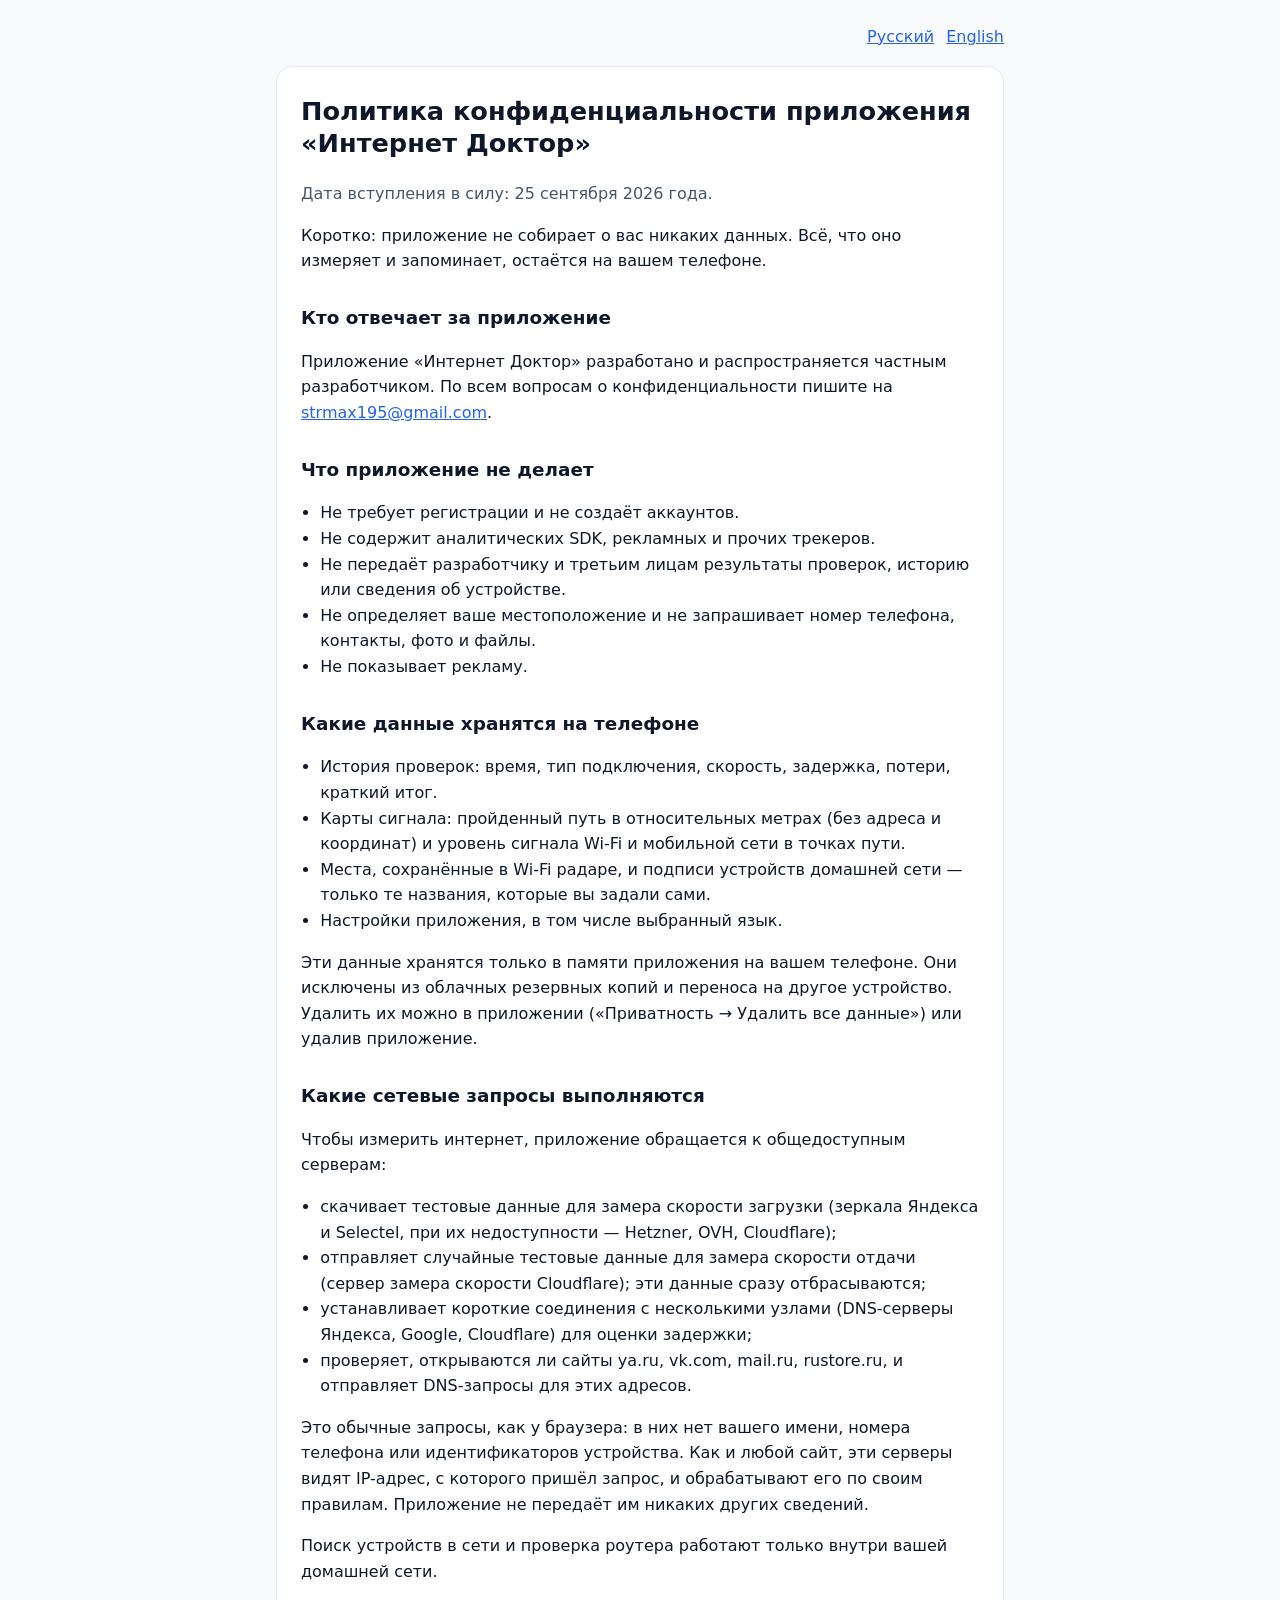
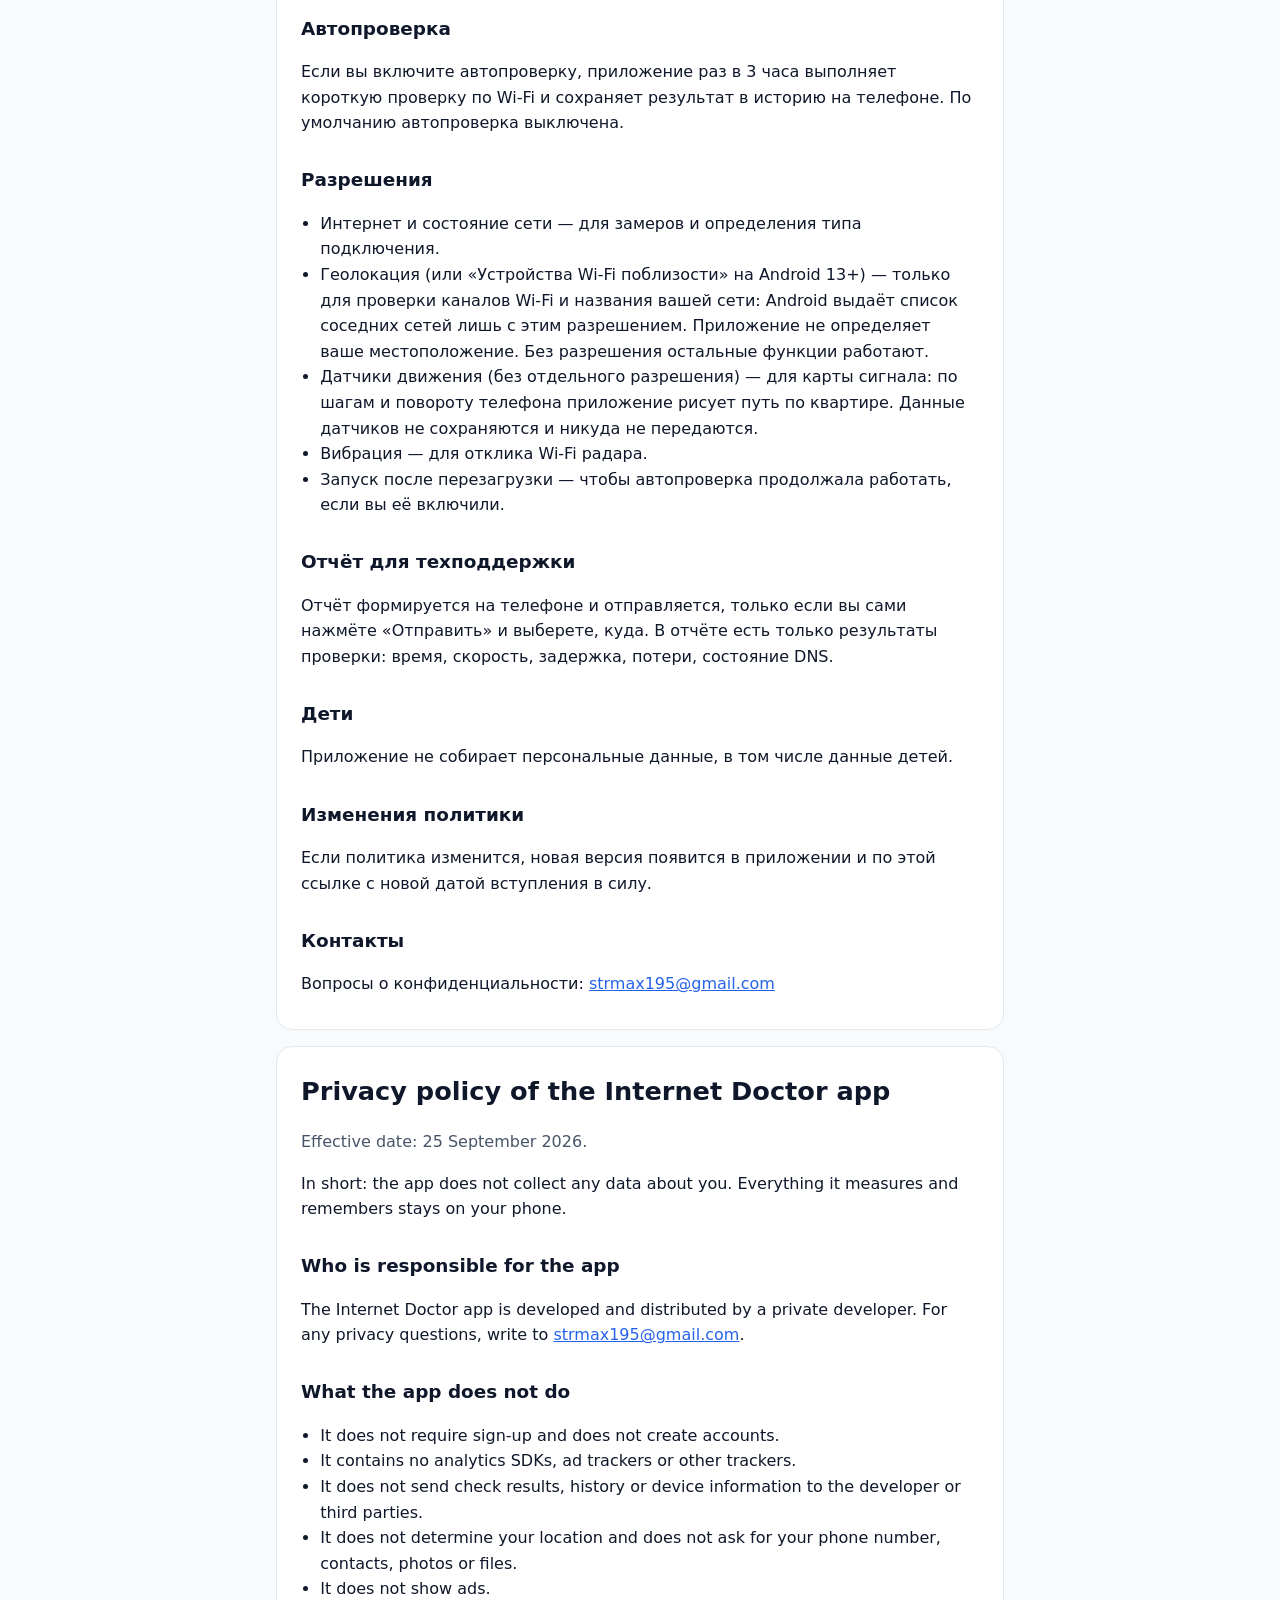
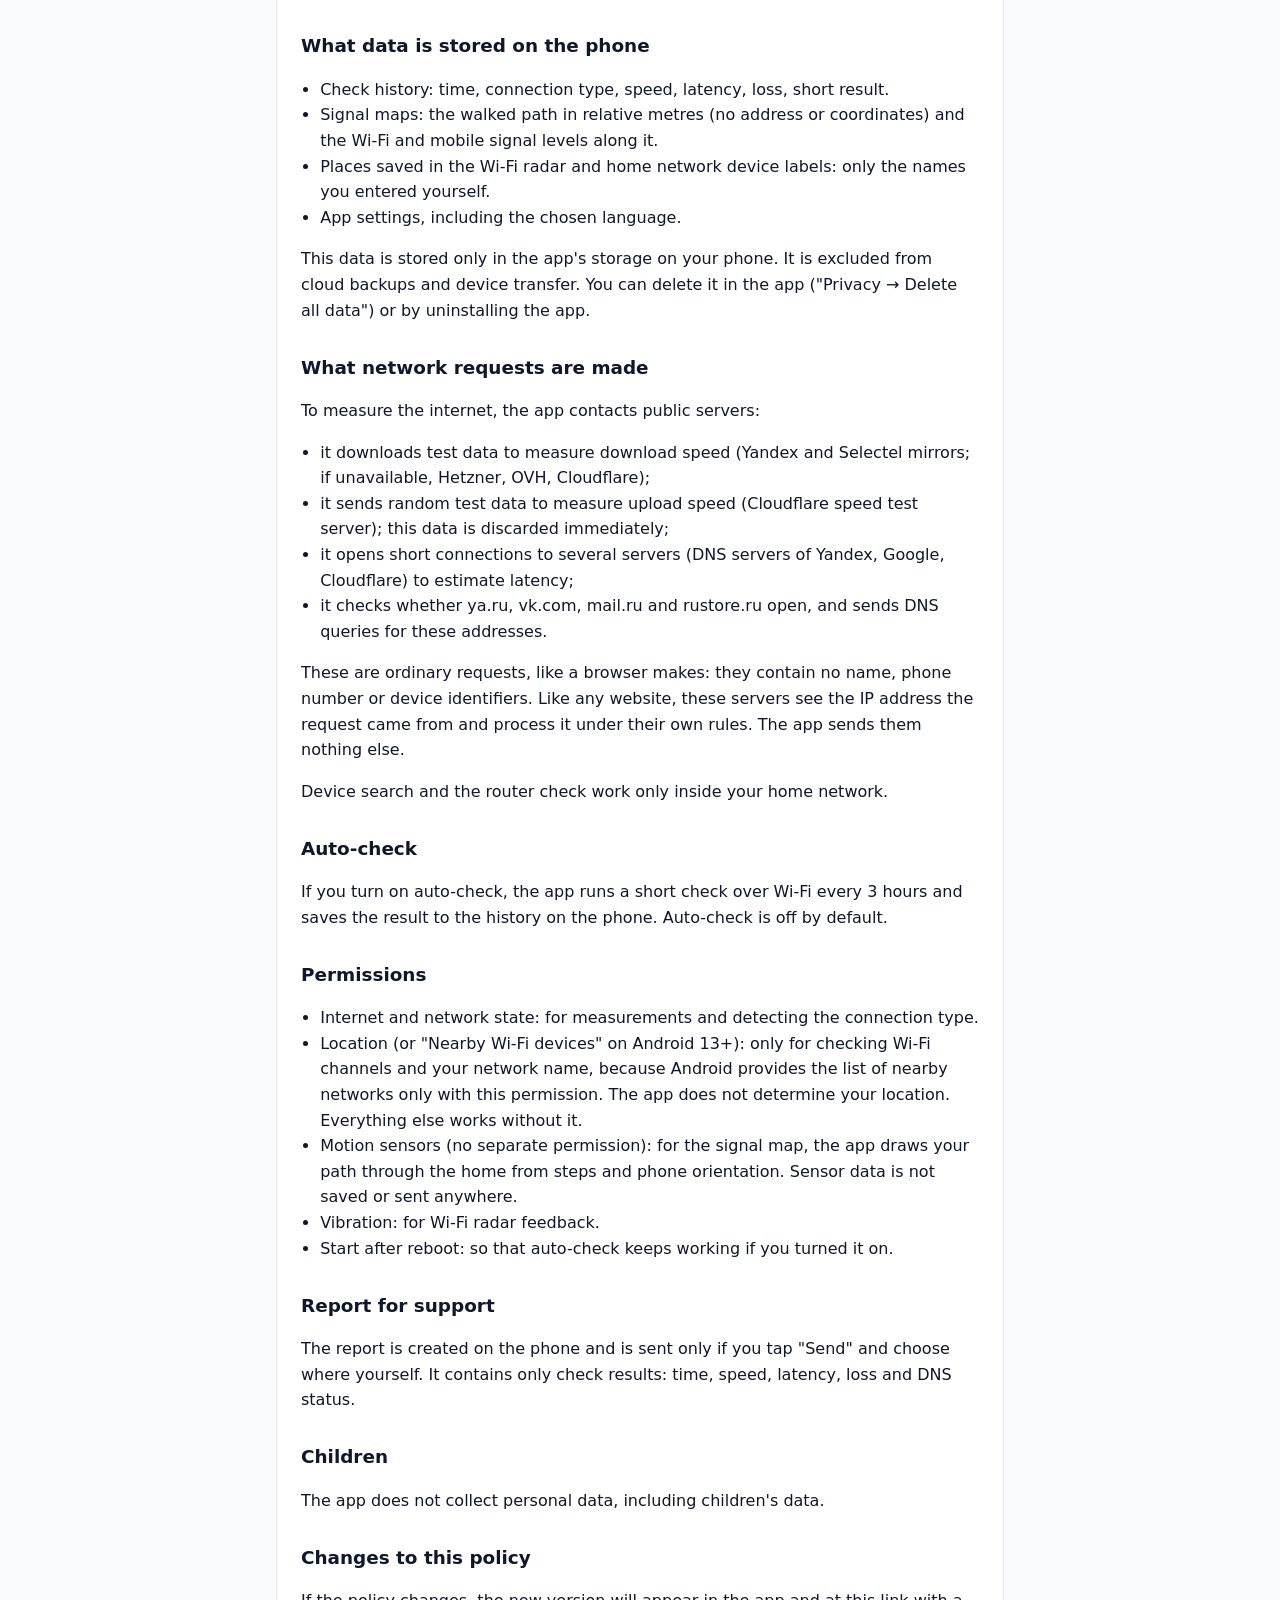
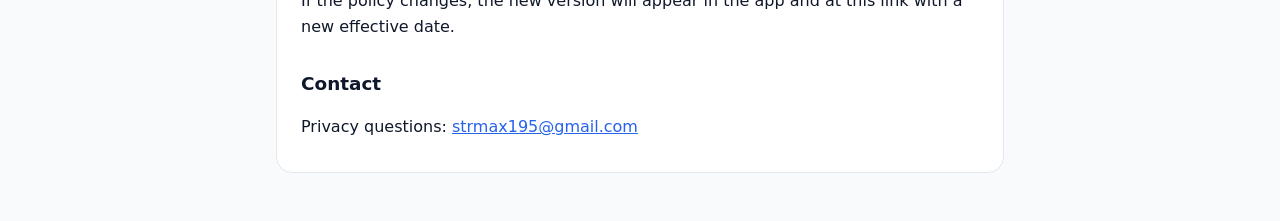
==== index.html @ 45924e59 "Privacy policy page for Internet Doctor (Russian and English) Co-Authored-By: Claude Opus 5.5 <norep" ====
<!doctype html>
<html lang="ru">
<head>
<meta charset="utf-8">
<meta name="viewport" content="width=device-width, initial-scale=1">
<title>Интернет Доктор — политика конфиденциальности / Internet Doctor — privacy policy</title>
<style>
:root { --bg:#f8fafc; --card:#fff; --text:#0f172a; --muted:#475569; --accent:#2563eb; --line:#e2e8f0; }
@media (prefers-color-scheme: dark) { :root { --bg:#0b1220; --card:#111a2e; --text:#e2e8f0; --muted:#94a3b8; --accent:#60a5fa; --line:#1e293b; } }
* { box-sizing:border-box; }
body { margin:0; background:var(--bg); color:var(--text); font:16px/1.6 system-ui,-apple-system,"Segoe UI",Roboto,sans-serif; }
main { max-width:760px; margin:0 auto; padding:24px 16px 48px; }
nav { display:flex; gap:12px; justify-content:flex-end; margin-bottom:8px; }
nav a, a { color:var(--accent); }
section { background:var(--card); border:1px solid var(--line); border-radius:16px; padding:8px 24px 16px; margin-top:16px; }
h1 { font-size:1.6rem; line-height:1.25; }
h2 { font-size:1.15rem; margin-top:1.6em; }
p, li { color:var(--text); }
section > p:nth-of-type(1) { color:var(--muted); }
ul { padding-left:1.2em; }
</style>
</head>
<body>
<main>
<nav><a href="#ru">Русский</a><a href="#en">English</a></nav>
<section id="ru" lang="ru">
<h1>Политика конфиденциальности приложения «Интернет Доктор»</h1>
<p>Дата вступления в силу: 25 сентября 2026 года.</p>
<p>Коротко: приложение не собирает о вас никаких данных. Всё, что оно измеряет и запоминает, остаётся на вашем телефоне.</p>
<h2>Кто отвечает за приложение</h2>
<p>Приложение «Интернет Доктор» разработано и распространяется частным разработчиком. По всем вопросам о конфиденциальности пишите на <a href="mailto:strmax195@gmail.com">strmax195@gmail.com</a>.</p>
<h2>Что приложение не делает</h2>
<ul>
<li>Не требует регистрации и не создаёт аккаунтов.</li>
<li>Не содержит аналитических SDK, рекламных и прочих трекеров.</li>
<li>Не передаёт разработчику и третьим лицам результаты проверок, историю или сведения об устройстве.</li>
<li>Не определяет ваше местоположение и не запрашивает номер телефона, контакты, фото и файлы.</li>
<li>Не показывает рекламу.</li>
</ul>
<h2>Какие данные хранятся на телефоне</h2>
<ul>
<li>История проверок: время, тип подключения, скорость, задержка, потери, краткий итог.</li>
<li>Карты сигнала: пройденный путь в относительных метрах (без адреса и координат) и уровень сигнала Wi-Fi и мобильной сети в точках пути.</li>
<li>Места, сохранённые в Wi-Fi радаре, и подписи устройств домашней сети — только те названия, которые вы задали сами.</li>
<li>Настройки приложения, в том числе выбранный язык.</li>
</ul>
<p>Эти данные хранятся только в памяти приложения на вашем телефоне. Они исключены из облачных резервных копий и переноса на другое устройство. Удалить их можно в приложении («Приватность → Удалить все данные») или удалив приложение.</p>
<h2>Какие сетевые запросы выполняются</h2>
<p>Чтобы измерить интернет, приложение обращается к общедоступным серверам:</p>
<ul>
<li>скачивает тестовые данные для замера скорости загрузки (зеркала Яндекса и Selectel, при их недоступности — Hetzner, OVH, Cloudflare);</li>
<li>отправляет случайные тестовые данные для замера скорости отдачи (сервер замера скорости Cloudflare); эти данные сразу отбрасываются;</li>
<li>устанавливает короткие соединения с несколькими узлами (DNS-серверы Яндекса, Google, Cloudflare) для оценки задержки;</li>
<li>проверяет, открываются ли сайты ya.ru, vk.com, mail.ru, rustore.ru, и отправляет DNS-запросы для этих адресов.</li>
</ul>
<p>Это обычные запросы, как у браузера: в них нет вашего имени, номера телефона или идентификаторов устройства. Как и любой сайт, эти серверы видят IP-адрес, с которого пришёл запрос, и обрабатывают его по своим правилам. Приложение не передаёт им никаких других сведений.</p>
<p>Поиск устройств в сети и проверка роутера работают только внутри вашей домашней сети.</p>
<h2>Автопроверка</h2>
<p>Если вы включите автопроверку, приложение раз в 3 часа выполняет короткую проверку по Wi-Fi и сохраняет результат в историю на телефоне. По умолчанию автопроверка выключена.</p>
<h2>Разрешения</h2>
<ul>
<li>Интернет и состояние сети — для замеров и определения типа подключения.</li>
<li>Геолокация (или «Устройства Wi-Fi поблизости» на Android 13+) — только для проверки каналов Wi-Fi и названия вашей сети: Android выдаёт список соседних сетей лишь с этим разрешением. Приложение не определяет ваше местоположение. Без разрешения остальные функции работают.</li>
<li>Датчики движения (без отдельного разрешения) — для карты сигнала: по шагам и повороту телефона приложение рисует путь по квартире. Данные датчиков не сохраняются и никуда не передаются.</li>
<li>Вибрация — для отклика Wi-Fi радара.</li>
<li>Запуск после перезагрузки — чтобы автопроверка продолжала работать, если вы её включили.</li>
</ul>
<h2>Отчёт для техподдержки</h2>
<p>Отчёт формируется на телефоне и отправляется, только если вы сами нажмёте «Отправить» и выберете, куда. В отчёте есть только результаты проверки: время, скорость, задержка, потери, состояние DNS.</p>
<h2>Дети</h2>
<p>Приложение не собирает персональные данные, в том числе данные детей.</p>
<h2>Изменения политики</h2>
<p>Если политика изменится, новая версия появится в приложении и по этой ссылке с новой датой вступления в силу.</p>
<h2>Контакты</h2>
<p>Вопросы о конфиденциальности: <a href="mailto:strmax195@gmail.com">strmax195@gmail.com</a></p>
</section>
<section id="en" lang="en">
<h1>Privacy policy of the Internet Doctor app</h1>
<p>Effective date: 25 September 2026.</p>
<p>In short: the app does not collect any data about you. Everything it measures and remembers stays on your phone.</p>
<h2>Who is responsible for the app</h2>
<p>The Internet Doctor app is developed and distributed by a private developer. For any privacy questions, write to <a href="mailto:strmax195@gmail.com">strmax195@gmail.com</a>.</p>
<h2>What the app does not do</h2>
<ul>
<li>It does not require sign-up and does not create accounts.</li>
<li>It contains no analytics SDKs, ad trackers or other trackers.</li>
<li>It does not send check results, history or device information to the developer or third parties.</li>
<li>It does not determine your location and does not ask for your phone number, contacts, photos or files.</li>
<li>It does not show ads.</li>
</ul>
<h2>What data is stored on the phone</h2>
<ul>
<li>Check history: time, connection type, speed, latency, loss, short result.</li>
<li>Signal maps: the walked path in relative metres (no address or coordinates) and the Wi-Fi and mobile signal levels along it.</li>
<li>Places saved in the Wi-Fi radar and home network device labels: only the names you entered yourself.</li>
<li>App settings, including the chosen language.</li>
</ul>
<p>This data is stored only in the app&#x27;s storage on your phone. It is excluded from cloud backups and device transfer. You can delete it in the app (&quot;Privacy → Delete all data&quot;) or by uninstalling the app.</p>
<h2>What network requests are made</h2>
<p>To measure the internet, the app contacts public servers:</p>
<ul>
<li>it downloads test data to measure download speed (Yandex and Selectel mirrors; if unavailable, Hetzner, OVH, Cloudflare);</li>
<li>it sends random test data to measure upload speed (Cloudflare speed test server); this data is discarded immediately;</li>
<li>it opens short connections to several servers (DNS servers of Yandex, Google, Cloudflare) to estimate latency;</li>
<li>it checks whether ya.ru, vk.com, mail.ru and rustore.ru open, and sends DNS queries for these addresses.</li>
</ul>
<p>These are ordinary requests, like a browser makes: they contain no name, phone number or device identifiers. Like any website, these servers see the IP address the request came from and process it under their own rules. The app sends them nothing else.</p>
<p>Device search and the router check work only inside your home network.</p>
<h2>Auto-check</h2>
<p>If you turn on auto-check, the app runs a short check over Wi-Fi every 3 hours and saves the result to the history on the phone. Auto-check is off by default.</p>
<h2>Permissions</h2>
<ul>
<li>Internet and network state: for measurements and detecting the connection type.</li>
<li>Location (or &quot;Nearby Wi-Fi devices&quot; on Android 13+): only for checking Wi-Fi channels and your network name, because Android provides the list of nearby networks only with this permission. The app does not determine your location. Everything else works without it.</li>
<li>Motion sensors (no separate permission): for the signal map, the app draws your path through the home from steps and phone orientation. Sensor data is not saved or sent anywhere.</li>
<li>Vibration: for Wi-Fi radar feedback.</li>
<li>Start after reboot: so that auto-check keeps working if you turned it on.</li>
</ul>
<h2>Report for support</h2>
<p>The report is created on the phone and is sent only if you tap &quot;Send&quot; and choose where yourself. It contains only check results: time, speed, latency, loss and DNS status.</p>
<h2>Children</h2>
<p>The app does not collect personal data, including children&#x27;s data.</p>
<h2>Changes to this policy</h2>
<p>If the policy changes, the new version will appear in the app and at this link with a new effective date.</p>
<h2>Contact</h2>
<p>Privacy questions: <a href="mailto:strmax195@gmail.com">strmax195@gmail.com</a></p>
</section>
</main>
</body>
</html>
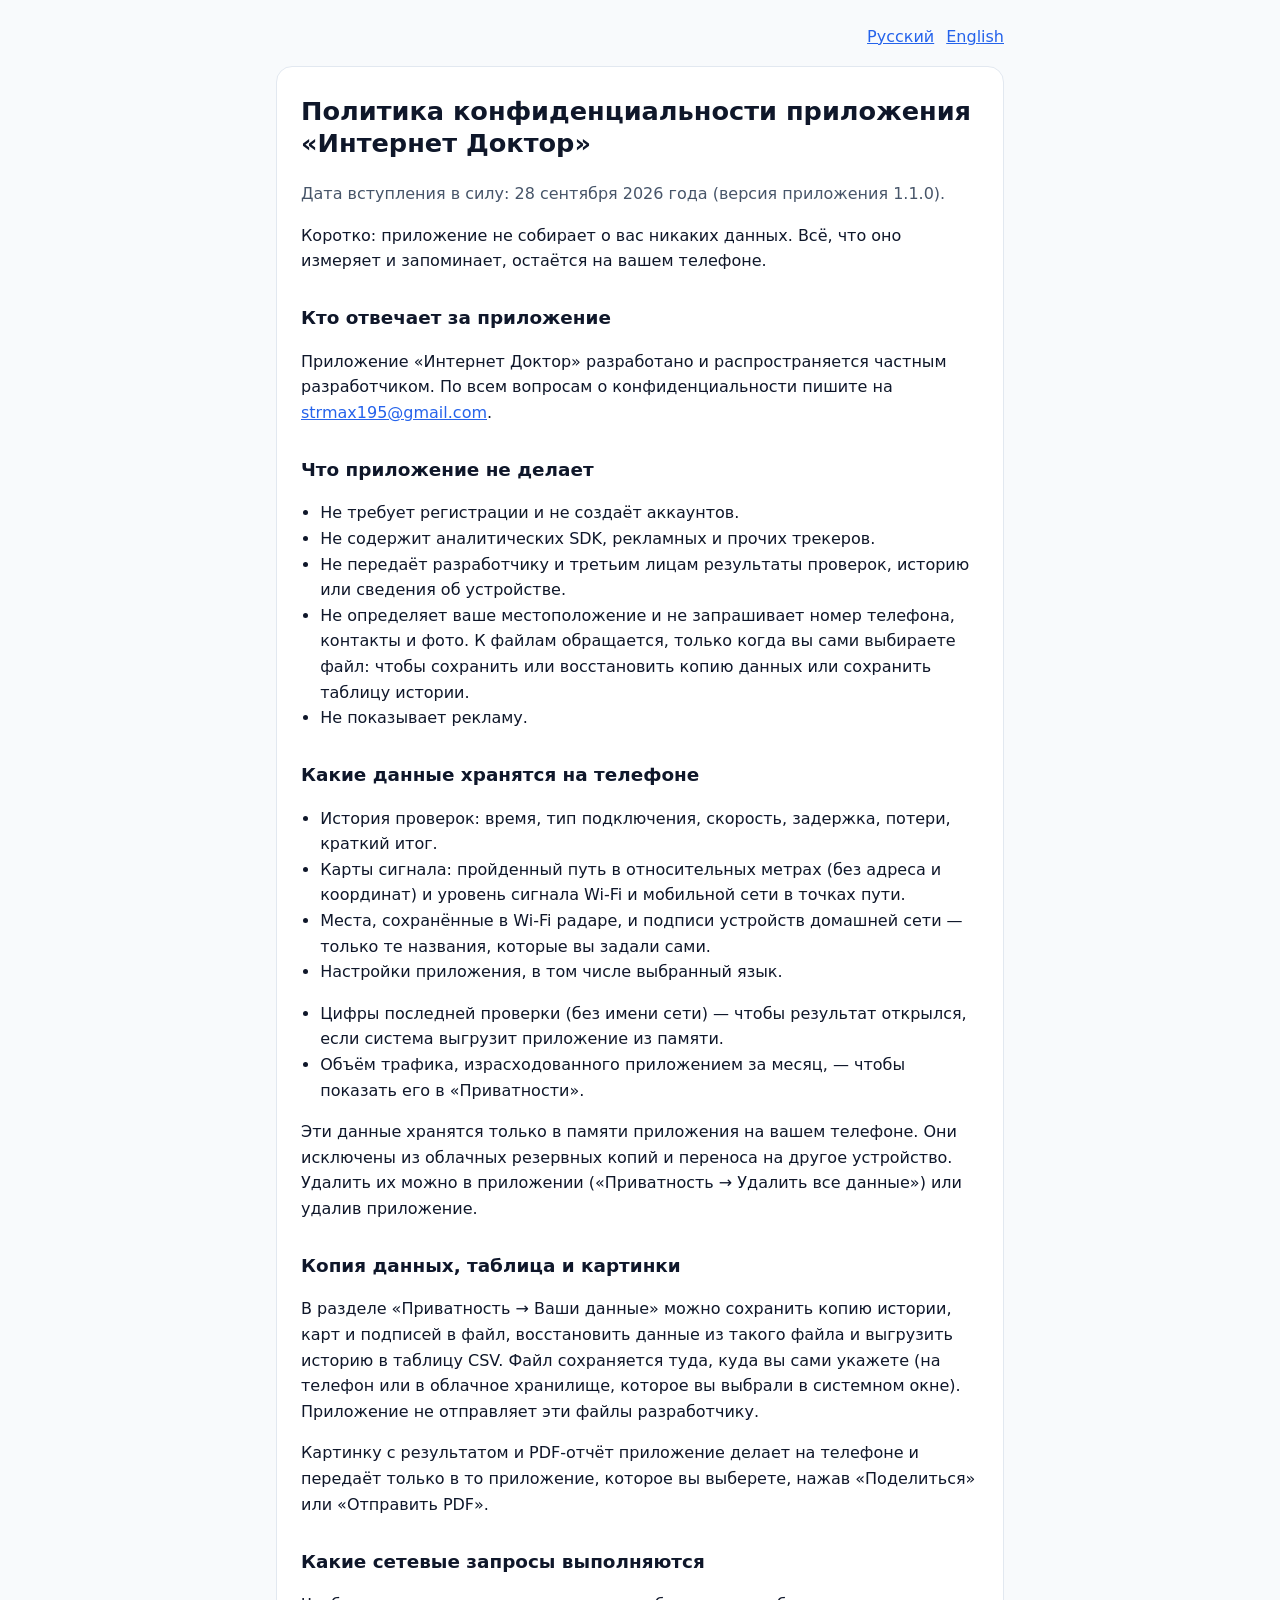
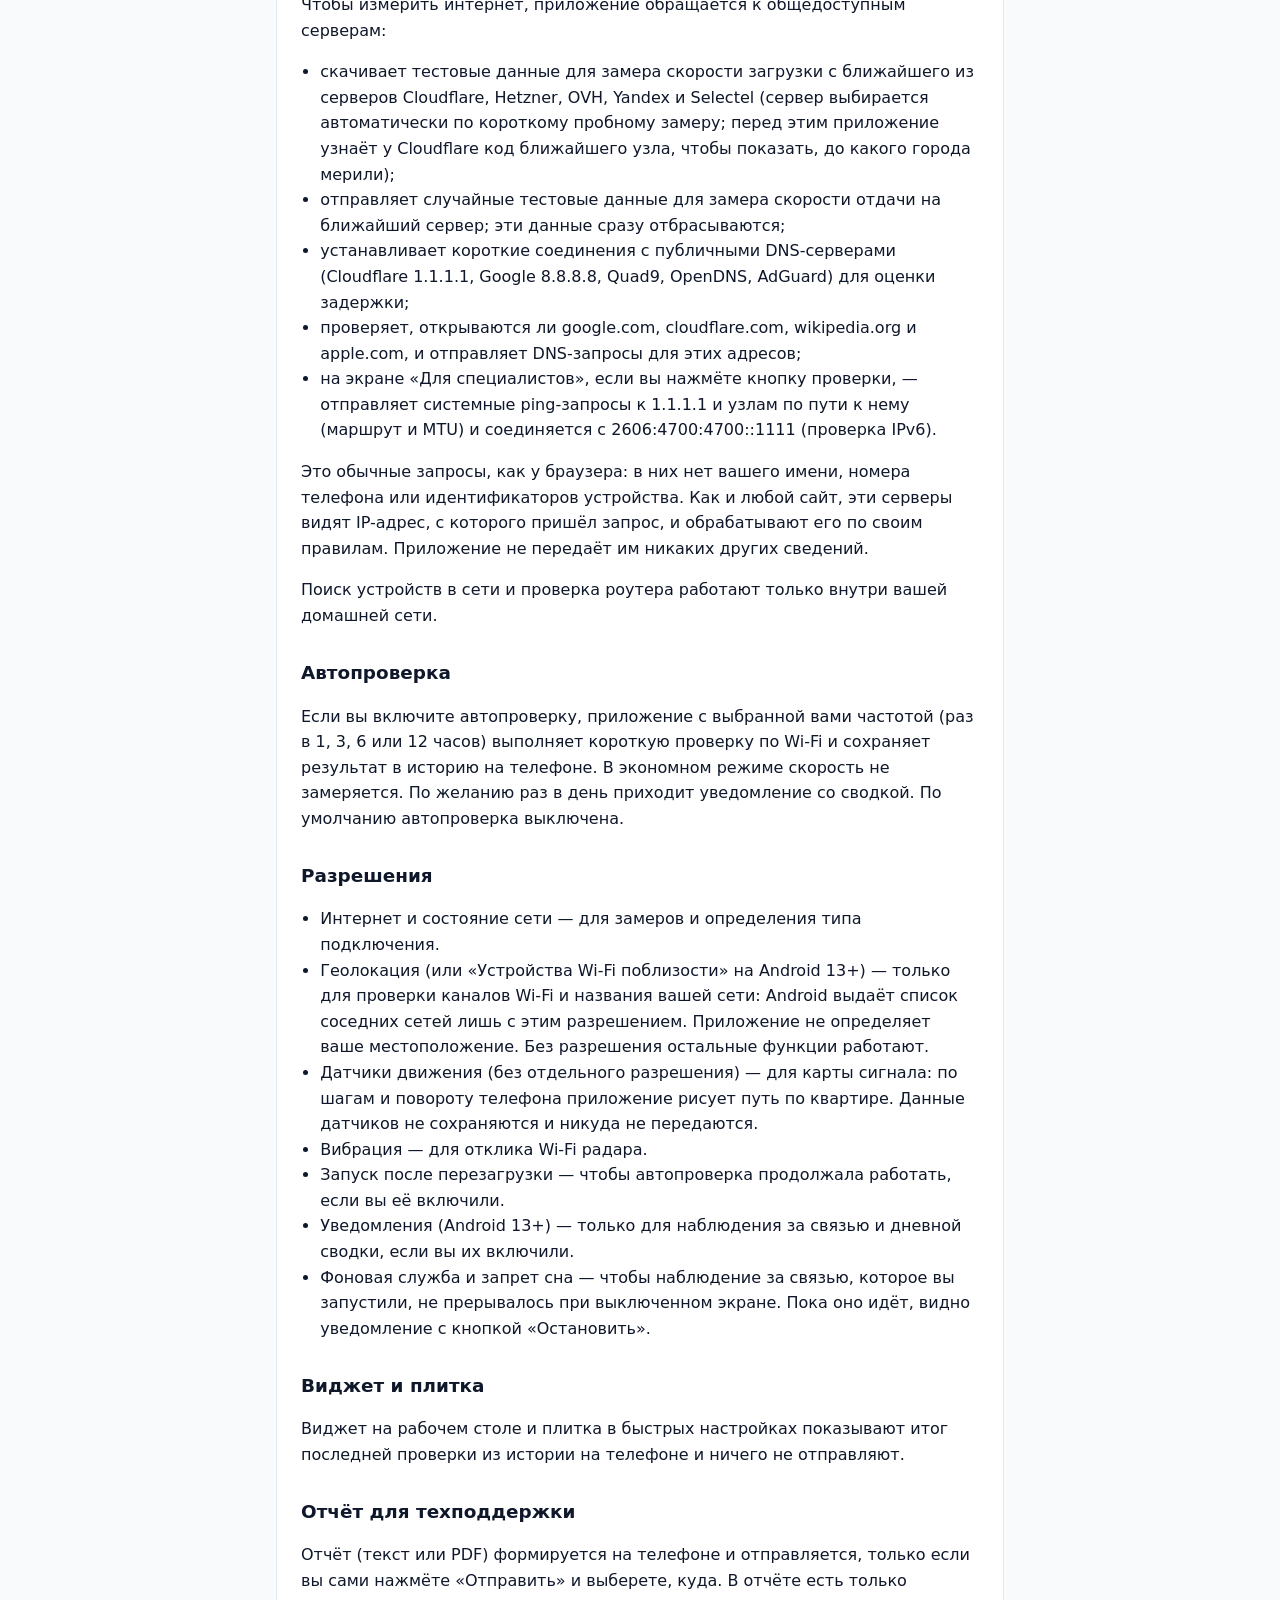
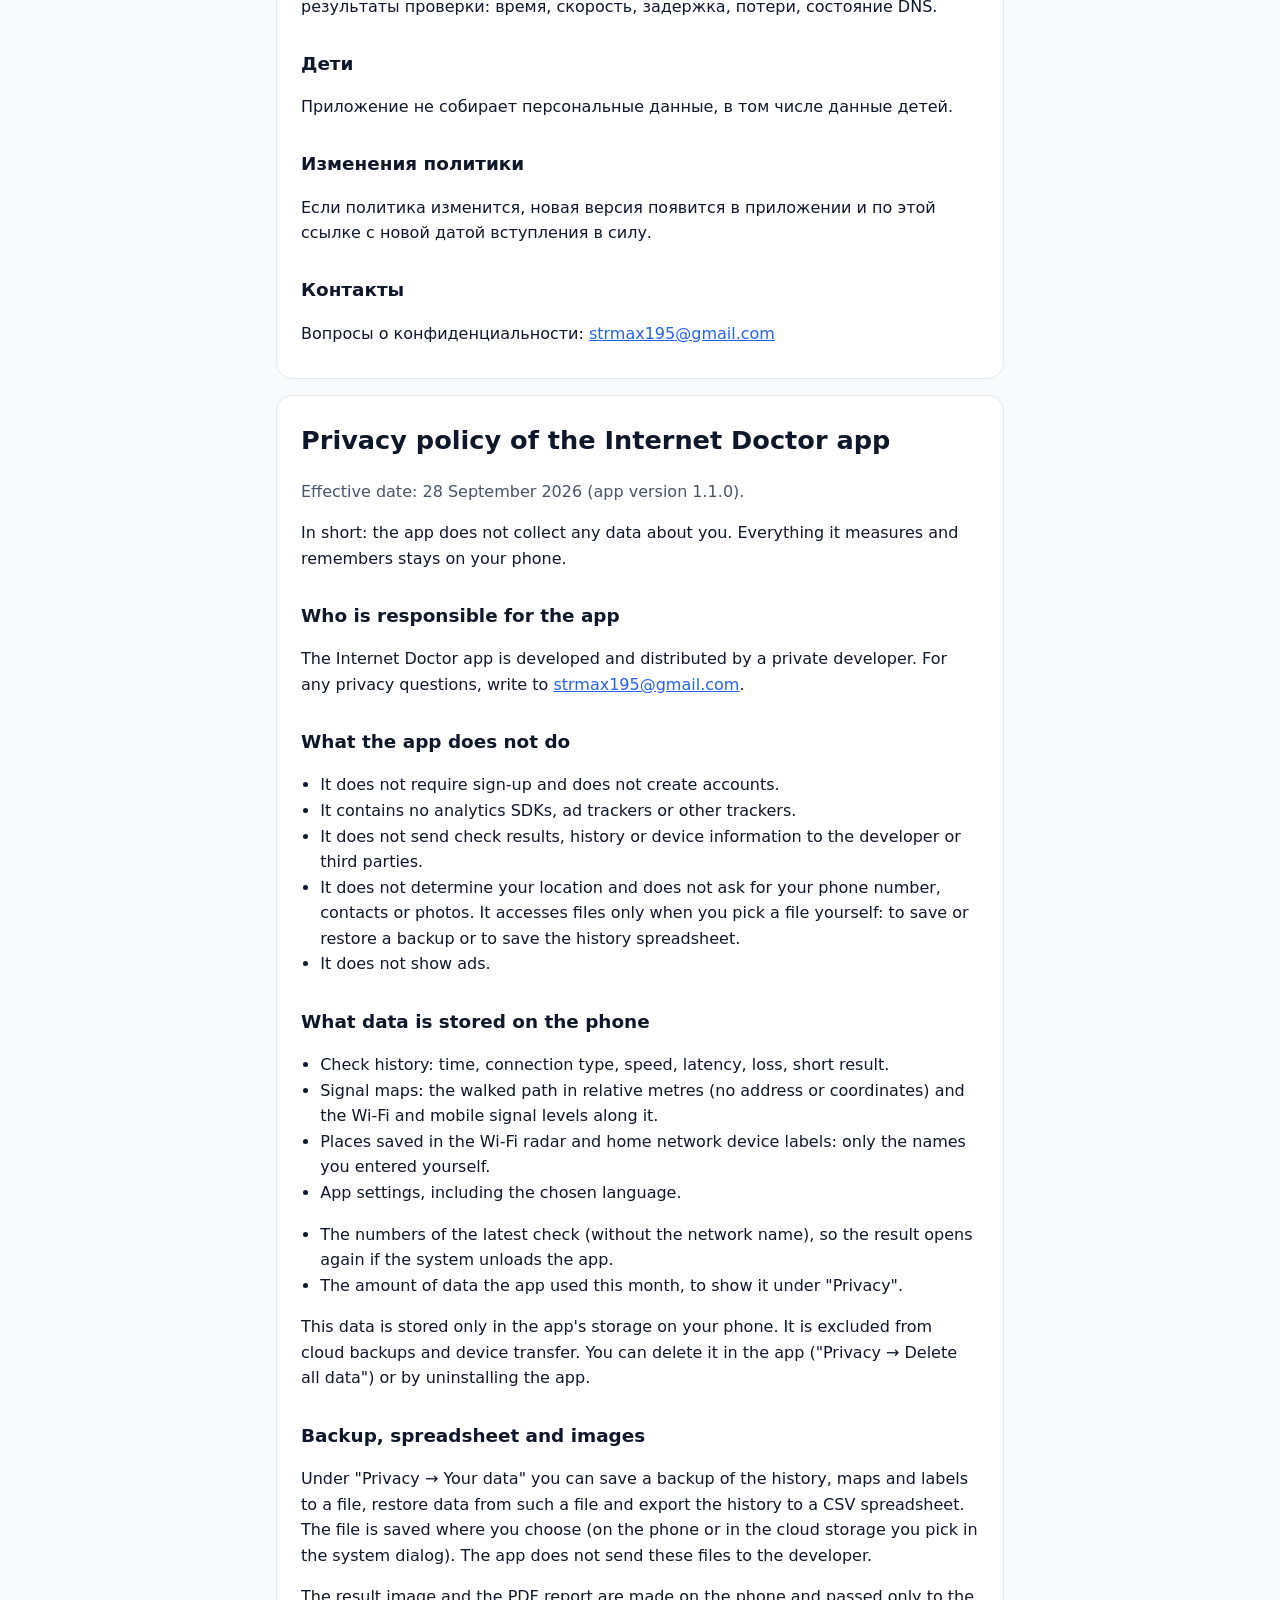
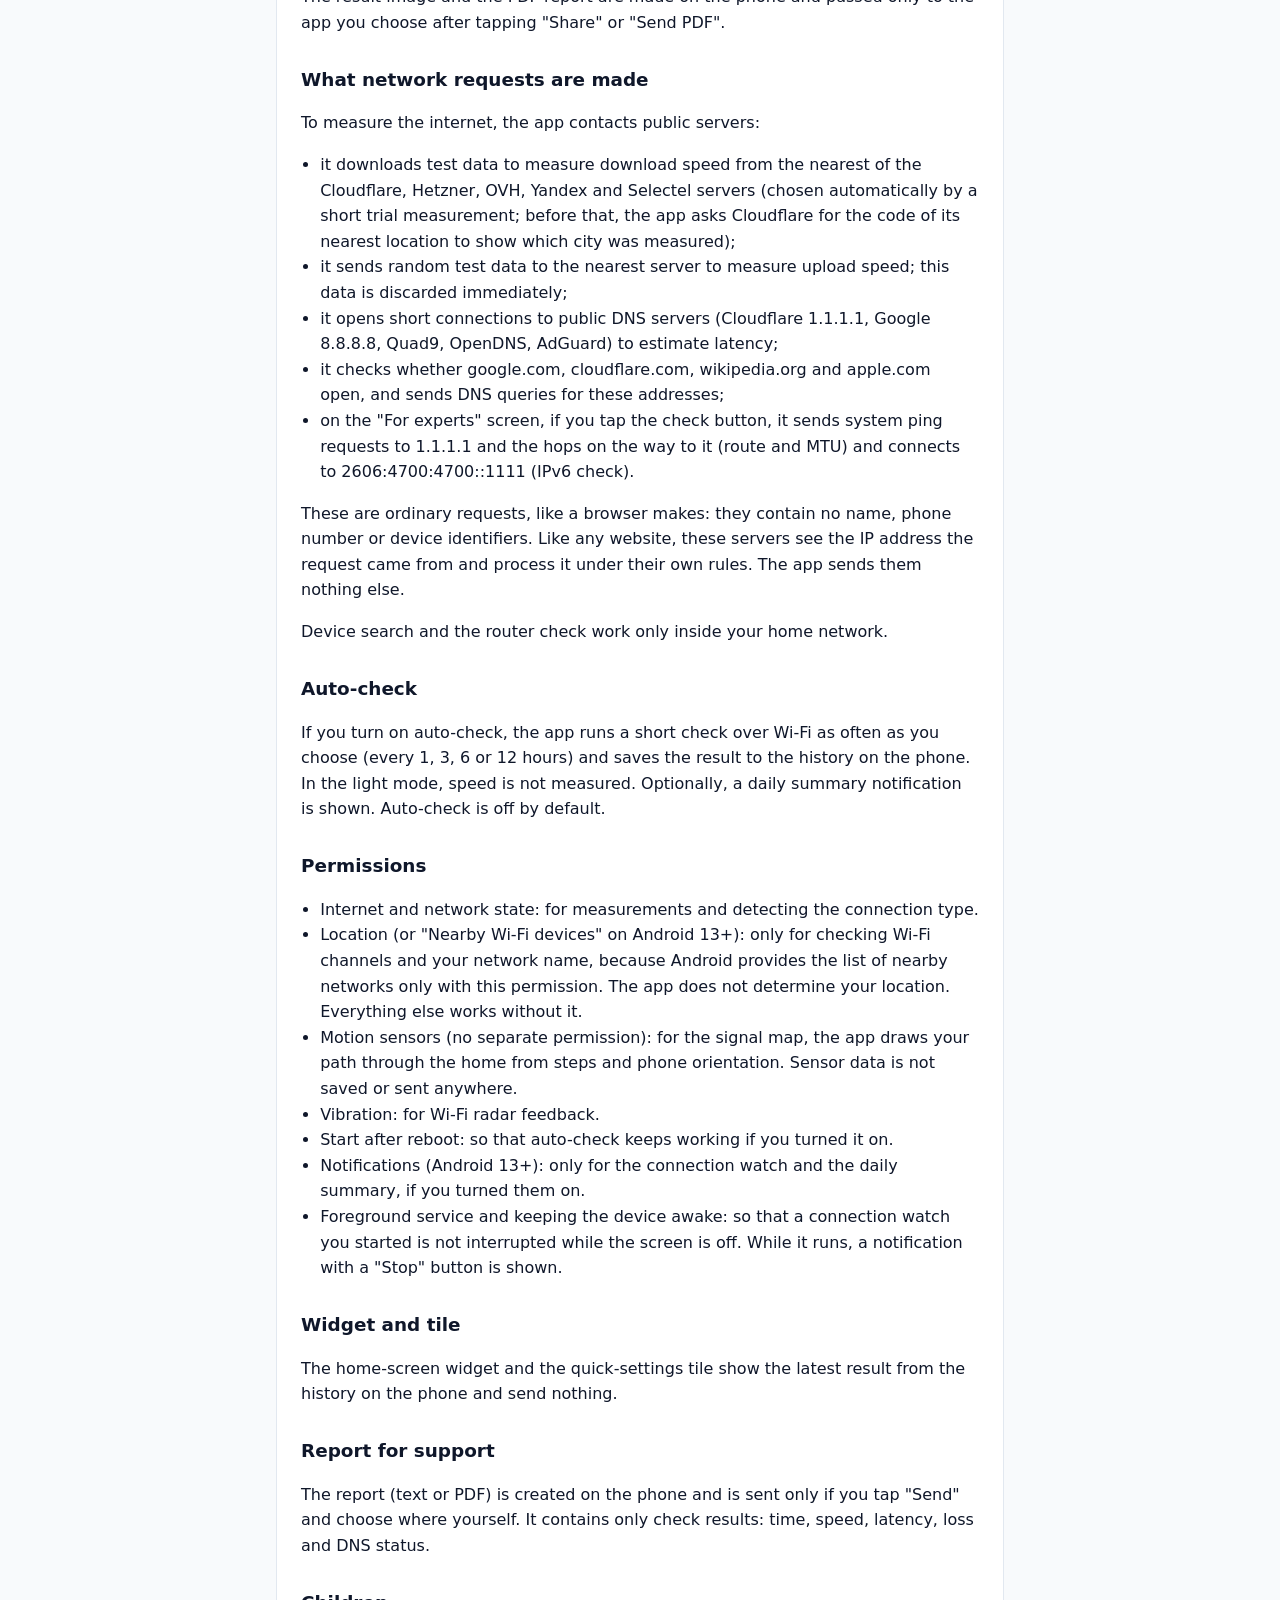
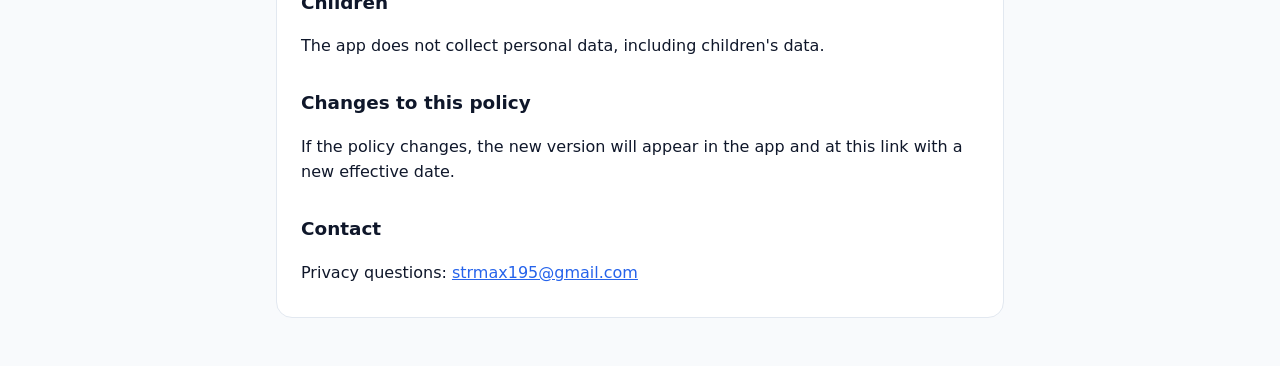
==== commit b2696137: "Policy for app version 1.1.0: global servers, backup and export, notifications, widget, expert tools" ====
--- a/index.html
+++ b/index.html
@@ -25,7 +25,7 @@
 <nav><a href="#ru">Русский</a><a href="#en">English</a></nav>
 <section id="ru" lang="ru">
 <h1>Политика конфиденциальности приложения «Интернет Доктор»</h1>
-<p>Дата вступления в силу: 25 сентября 2026 года.</p>
+<p>Дата вступления в силу: 28 сентября 2026 года (версия приложения 1.1.0).</p>
 <p>Коротко: приложение не собирает о вас никаких данных. Всё, что оно измеряет и запоминает, остаётся на вашем телефоне.</p>
 <h2>Кто отвечает за приложение</h2>
 <p>Приложение «Интернет Доктор» разработано и распространяется частным разработчиком. По всем вопросам о конфиденциальности пишите на <a href="mailto:strmax195@gmail.com">strmax195@gmail.com</a>.</p>
@@ -34,7 +34,7 @@
 <li>Не требует регистрации и не создаёт аккаунтов.</li>
 <li>Не содержит аналитических SDK, рекламных и прочих трекеров.</li>
 <li>Не передаёт разработчику и третьим лицам результаты проверок, историю или сведения об устройстве.</li>
-<li>Не определяет ваше местоположение и не запрашивает номер телефона, контакты, фото и файлы.</li>
+<li>Не определяет ваше местоположение и не запрашивает номер телефона, контакты и фото. К файлам обращается, только когда вы сами выбираете файл: чтобы сохранить или восстановить копию данных или сохранить таблицу истории.</li>
 <li>Не показывает рекламу.</li>
 </ul>
 <h2>Какие данные хранятся на телефоне</h2>
@@ -44,19 +44,27 @@
 <li>Места, сохранённые в Wi-Fi радаре, и подписи устройств домашней сети — только те названия, которые вы задали сами.</li>
 <li>Настройки приложения, в том числе выбранный язык.</li>
 </ul>
+<ul>
+<li>Цифры последней проверки (без имени сети) — чтобы результат открылся, если система выгрузит приложение из памяти.</li>
+<li>Объём трафика, израсходованного приложением за месяц, — чтобы показать его в «Приватности».</li>
+</ul>
 <p>Эти данные хранятся только в памяти приложения на вашем телефоне. Они исключены из облачных резервных копий и переноса на другое устройство. Удалить их можно в приложении («Приватность → Удалить все данные») или удалив приложение.</p>
+<h2>Копия данных, таблица и картинки</h2>
+<p>В разделе «Приватность → Ваши данные» можно сохранить копию истории, карт и подписей в файл, восстановить данные из такого файла и выгрузить историю в таблицу CSV. Файл сохраняется туда, куда вы сами укажете (на телефон или в облачное хранилище, которое вы выбрали в системном окне). Приложение не отправляет эти файлы разработчику.</p>
+<p>Картинку с результатом и PDF-отчёт приложение делает на телефоне и передаёт только в то приложение, которое вы выберете, нажав «Поделиться» или «Отправить PDF».</p>
 <h2>Какие сетевые запросы выполняются</h2>
 <p>Чтобы измерить интернет, приложение обращается к общедоступным серверам:</p>
 <ul>
-<li>скачивает тестовые данные для замера скорости загрузки (зеркала Яндекса и Selectel, при их недоступности — Hetzner, OVH, Cloudflare);</li>
-<li>отправляет случайные тестовые данные для замера скорости отдачи (сервер замера скорости Cloudflare); эти данные сразу отбрасываются;</li>
-<li>устанавливает короткие соединения с несколькими узлами (DNS-серверы Яндекса, Google, Cloudflare) для оценки задержки;</li>
-<li>проверяет, открываются ли сайты ya.ru, vk.com, mail.ru, rustore.ru, и отправляет DNS-запросы для этих адресов.</li>
+<li>скачивает тестовые данные для замера скорости загрузки с ближайшего из серверов Cloudflare, Hetzner, OVH, Yandex и Selectel (сервер выбирается автоматически по короткому пробному замеру; перед этим приложение узнаёт у Cloudflare код ближайшего узла, чтобы показать, до какого города мерили);</li>
+<li>отправляет случайные тестовые данные для замера скорости отдачи на ближайший сервер; эти данные сразу отбрасываются;</li>
+<li>устанавливает короткие соединения с публичными DNS-серверами (Cloudflare 1.1.1.1, Google 8.8.8.8, Quad9, OpenDNS, AdGuard) для оценки задержки;</li>
+<li>проверяет, открываются ли google.com, cloudflare.com, wikipedia.org и apple.com, и отправляет DNS-запросы для этих адресов;</li>
+<li>на экране «Для специалистов», если вы нажмёте кнопку проверки, — отправляет системные ping-запросы к 1.1.1.1 и узлам по пути к нему (маршрут и MTU) и соединяется с 2606:4700:4700::1111 (проверка IPv6).</li>
 </ul>
 <p>Это обычные запросы, как у браузера: в них нет вашего имени, номера телефона или идентификаторов устройства. Как и любой сайт, эти серверы видят IP-адрес, с которого пришёл запрос, и обрабатывают его по своим правилам. Приложение не передаёт им никаких других сведений.</p>
 <p>Поиск устройств в сети и проверка роутера работают только внутри вашей домашней сети.</p>
 <h2>Автопроверка</h2>
-<p>Если вы включите автопроверку, приложение раз в 3 часа выполняет короткую проверку по Wi-Fi и сохраняет результат в историю на телефоне. По умолчанию автопроверка выключена.</p>
+<p>Если вы включите автопроверку, приложение с выбранной вами частотой (раз в 1, 3, 6 или 12 часов) выполняет короткую проверку по Wi-Fi и сохраняет результат в историю на телефоне. В экономном режиме скорость не замеряется. По желанию раз в день приходит уведомление со сводкой. По умолчанию автопроверка выключена.</p>
 <h2>Разрешения</h2>
 <ul>
 <li>Интернет и состояние сети — для замеров и определения типа подключения.</li>
@@ -64,9 +72,13 @@
 <li>Датчики движения (без отдельного разрешения) — для карты сигнала: по шагам и повороту телефона приложение рисует путь по квартире. Данные датчиков не сохраняются и никуда не передаются.</li>
 <li>Вибрация — для отклика Wi-Fi радара.</li>
 <li>Запуск после перезагрузки — чтобы автопроверка продолжала работать, если вы её включили.</li>
+<li>Уведомления (Android 13+) — только для наблюдения за связью и дневной сводки, если вы их включили.</li>
+<li>Фоновая служба и запрет сна — чтобы наблюдение за связью, которое вы запустили, не прерывалось при выключенном экране. Пока оно идёт, видно уведомление с кнопкой «Остановить».</li>
 </ul>
+<h2>Виджет и плитка</h2>
+<p>Виджет на рабочем столе и плитка в быстрых настройках показывают итог последней проверки из истории на телефоне и ничего не отправляют.</p>
 <h2>Отчёт для техподдержки</h2>
-<p>Отчёт формируется на телефоне и отправляется, только если вы сами нажмёте «Отправить» и выберете, куда. В отчёте есть только результаты проверки: время, скорость, задержка, потери, состояние DNS.</p>
+<p>Отчёт (текст или PDF) формируется на телефоне и отправляется, только если вы сами нажмёте «Отправить» и выберете, куда. В отчёте есть только результаты проверки: время, скорость, задержка, потери, состояние DNS.</p>
 <h2>Дети</h2>
 <p>Приложение не собирает персональные данные, в том числе данные детей.</p>
 <h2>Изменения политики</h2>
@@ -76,7 +88,7 @@
 </section>
 <section id="en" lang="en">
 <h1>Privacy policy of the Internet Doctor app</h1>
-<p>Effective date: 25 September 2026.</p>
+<p>Effective date: 28 September 2026 (app version 1.1.0).</p>
 <p>In short: the app does not collect any data about you. Everything it measures and remembers stays on your phone.</p>
 <h2>Who is responsible for the app</h2>
 <p>The Internet Doctor app is developed and distributed by a private developer. For any privacy questions, write to <a href="mailto:strmax195@gmail.com">strmax195@gmail.com</a>.</p>
@@ -85,7 +97,7 @@
 <li>It does not require sign-up and does not create accounts.</li>
 <li>It contains no analytics SDKs, ad trackers or other trackers.</li>
 <li>It does not send check results, history or device information to the developer or third parties.</li>
-<li>It does not determine your location and does not ask for your phone number, contacts, photos or files.</li>
+<li>It does not determine your location and does not ask for your phone number, contacts or photos. It accesses files only when you pick a file yourself: to save or restore a backup or to save the history spreadsheet.</li>
 <li>It does not show ads.</li>
 </ul>
 <h2>What data is stored on the phone</h2>
@@ -95,31 +107,43 @@
 <li>Places saved in the Wi-Fi radar and home network device labels: only the names you entered yourself.</li>
 <li>App settings, including the chosen language.</li>
 </ul>
-<p>This data is stored only in the app&#x27;s storage on your phone. It is excluded from cloud backups and device transfer. You can delete it in the app (&quot;Privacy → Delete all data&quot;) or by uninstalling the app.</p>
+<ul>
+<li>The numbers of the latest check (without the network name), so the result opens again if the system unloads the app.</li>
+<li>The amount of data the app used this month, to show it under "Privacy".</li>
+</ul>
+<p>This data is stored only in the app's storage on your phone. It is excluded from cloud backups and device transfer. You can delete it in the app ("Privacy → Delete all data") or by uninstalling the app.</p>
+<h2>Backup, spreadsheet and images</h2>
+<p>Under "Privacy → Your data" you can save a backup of the history, maps and labels to a file, restore data from such a file and export the history to a CSV spreadsheet. The file is saved where you choose (on the phone or in the cloud storage you pick in the system dialog). The app does not send these files to the developer.</p>
+<p>The result image and the PDF report are made on the phone and passed only to the app you choose after tapping "Share" or "Send PDF".</p>
 <h2>What network requests are made</h2>
 <p>To measure the internet, the app contacts public servers:</p>
 <ul>
-<li>it downloads test data to measure download speed (Yandex and Selectel mirrors; if unavailable, Hetzner, OVH, Cloudflare);</li>
-<li>it sends random test data to measure upload speed (Cloudflare speed test server); this data is discarded immediately;</li>
-<li>it opens short connections to several servers (DNS servers of Yandex, Google, Cloudflare) to estimate latency;</li>
-<li>it checks whether ya.ru, vk.com, mail.ru and rustore.ru open, and sends DNS queries for these addresses.</li>
+<li>it downloads test data to measure download speed from the nearest of the Cloudflare, Hetzner, OVH, Yandex and Selectel servers (chosen automatically by a short trial measurement; before that, the app asks Cloudflare for the code of its nearest location to show which city was measured);</li>
+<li>it sends random test data to the nearest server to measure upload speed; this data is discarded immediately;</li>
+<li>it opens short connections to public DNS servers (Cloudflare 1.1.1.1, Google 8.8.8.8, Quad9, OpenDNS, AdGuard) to estimate latency;</li>
+<li>it checks whether google.com, cloudflare.com, wikipedia.org and apple.com open, and sends DNS queries for these addresses;</li>
+<li>on the "For experts" screen, if you tap the check button, it sends system ping requests to 1.1.1.1 and the hops on the way to it (route and MTU) and connects to 2606:4700:4700::1111 (IPv6 check).</li>
 </ul>
 <p>These are ordinary requests, like a browser makes: they contain no name, phone number or device identifiers. Like any website, these servers see the IP address the request came from and process it under their own rules. The app sends them nothing else.</p>
 <p>Device search and the router check work only inside your home network.</p>
 <h2>Auto-check</h2>
-<p>If you turn on auto-check, the app runs a short check over Wi-Fi every 3 hours and saves the result to the history on the phone. Auto-check is off by default.</p>
+<p>If you turn on auto-check, the app runs a short check over Wi-Fi as often as you choose (every 1, 3, 6 or 12 hours) and saves the result to the history on the phone. In the light mode, speed is not measured. Optionally, a daily summary notification is shown. Auto-check is off by default.</p>
 <h2>Permissions</h2>
 <ul>
 <li>Internet and network state: for measurements and detecting the connection type.</li>
-<li>Location (or &quot;Nearby Wi-Fi devices&quot; on Android 13+): only for checking Wi-Fi channels and your network name, because Android provides the list of nearby networks only with this permission. The app does not determine your location. Everything else works without it.</li>
+<li>Location (or "Nearby Wi-Fi devices" on Android 13+): only for checking Wi-Fi channels and your network name, because Android provides the list of nearby networks only with this permission. The app does not determine your location. Everything else works without it.</li>
 <li>Motion sensors (no separate permission): for the signal map, the app draws your path through the home from steps and phone orientation. Sensor data is not saved or sent anywhere.</li>
 <li>Vibration: for Wi-Fi radar feedback.</li>
 <li>Start after reboot: so that auto-check keeps working if you turned it on.</li>
+<li>Notifications (Android 13+): only for the connection watch and the daily summary, if you turned them on.</li>
+<li>Foreground service and keeping the device awake: so that a connection watch you started is not interrupted while the screen is off. While it runs, a notification with a "Stop" button is shown.</li>
 </ul>
+<h2>Widget and tile</h2>
+<p>The home-screen widget and the quick-settings tile show the latest result from the history on the phone and send nothing.</p>
 <h2>Report for support</h2>
-<p>The report is created on the phone and is sent only if you tap &quot;Send&quot; and choose where yourself. It contains only check results: time, speed, latency, loss and DNS status.</p>
+<p>The report (text or PDF) is created on the phone and is sent only if you tap "Send" and choose where yourself. It contains only check results: time, speed, latency, loss and DNS status.</p>
 <h2>Children</h2>
-<p>The app does not collect personal data, including children&#x27;s data.</p>
+<p>The app does not collect personal data, including children's data.</p>
 <h2>Changes to this policy</h2>
 <p>If the policy changes, the new version will appear in the app and at this link with a new effective date.</p>
 <h2>Contact</h2>
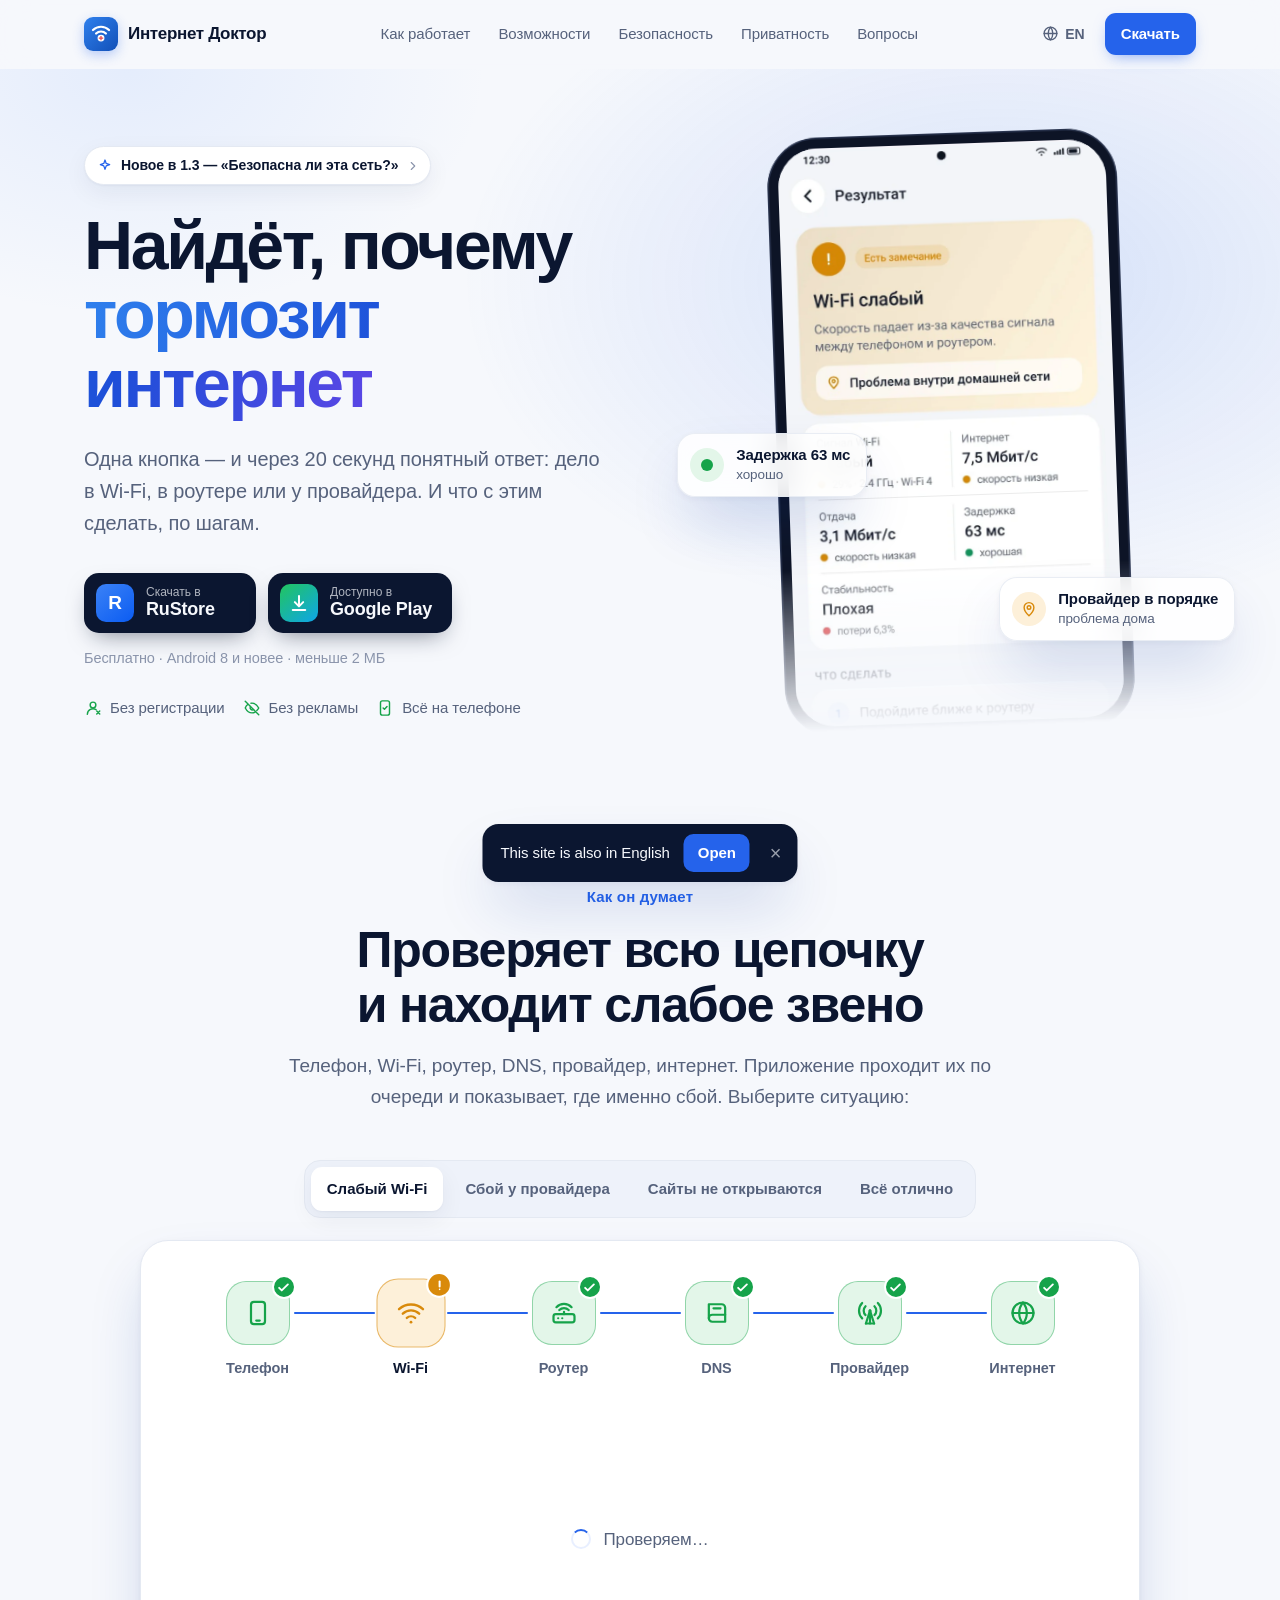
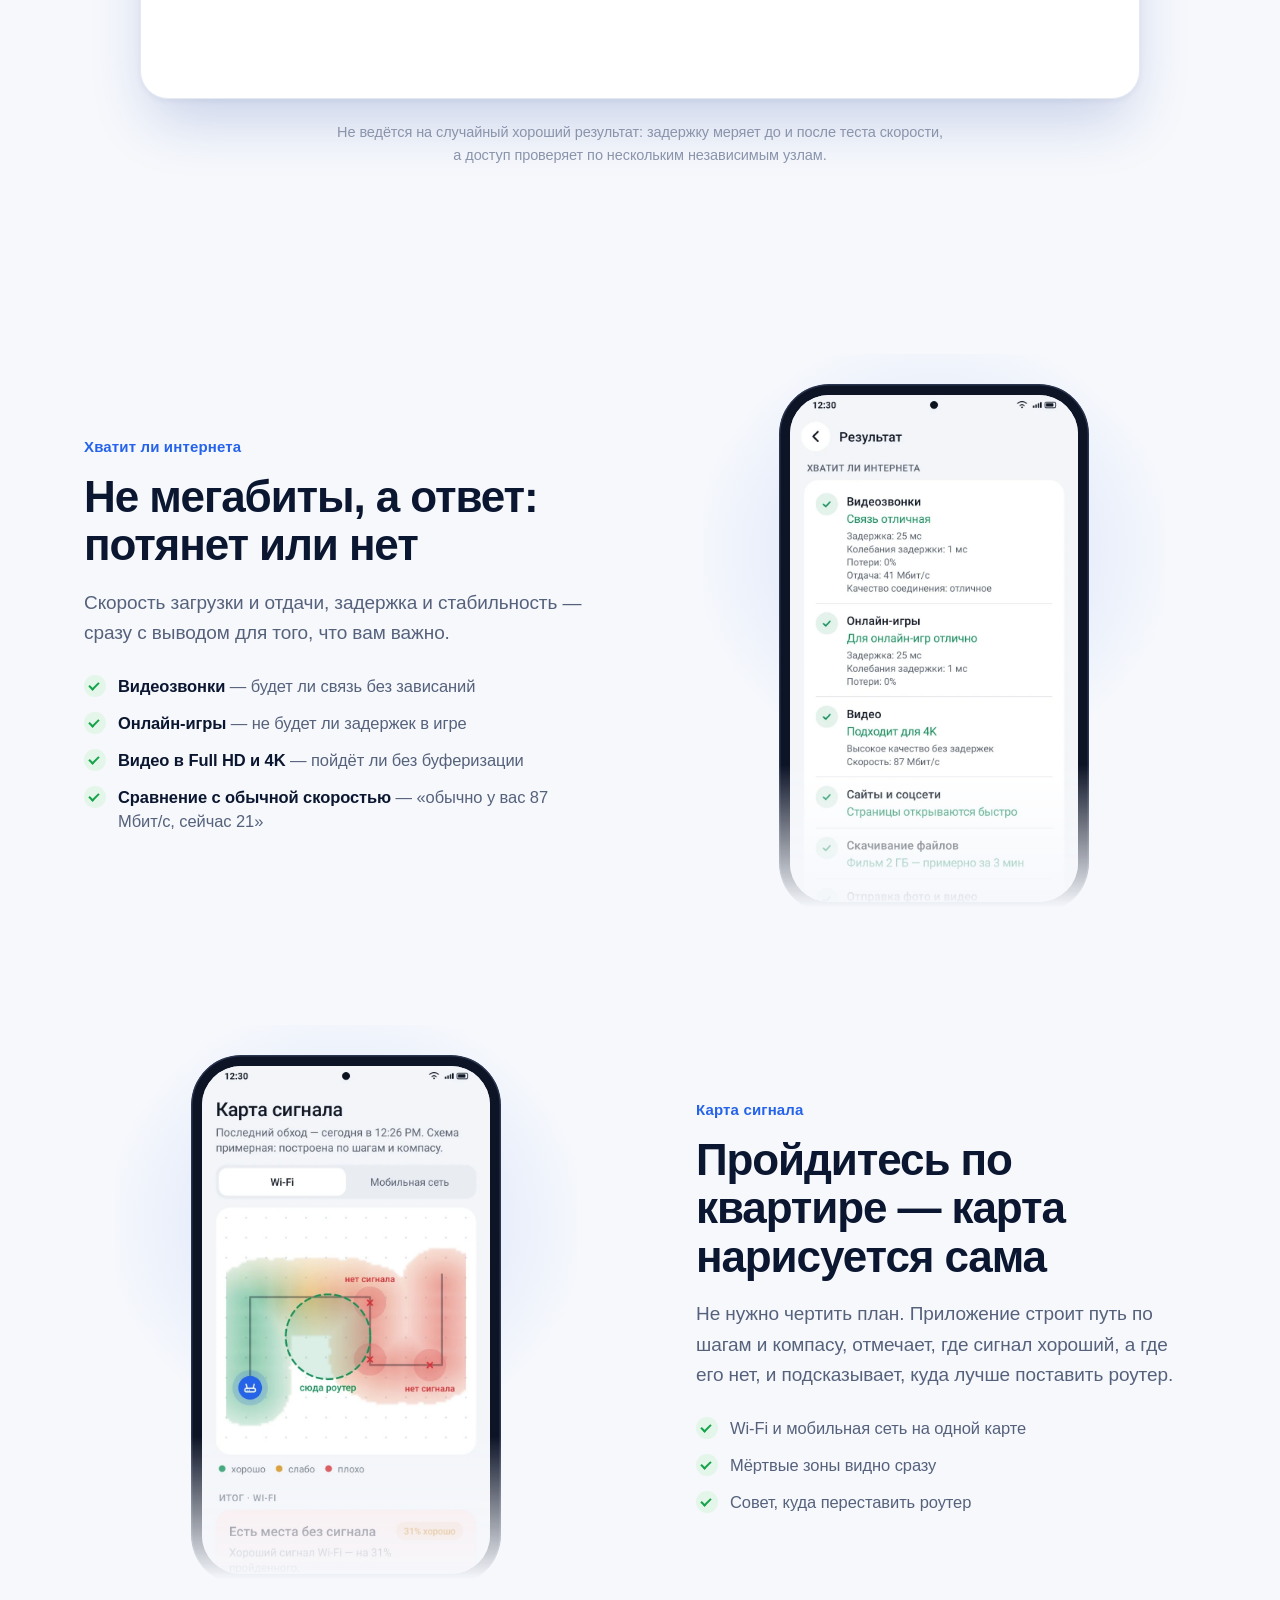
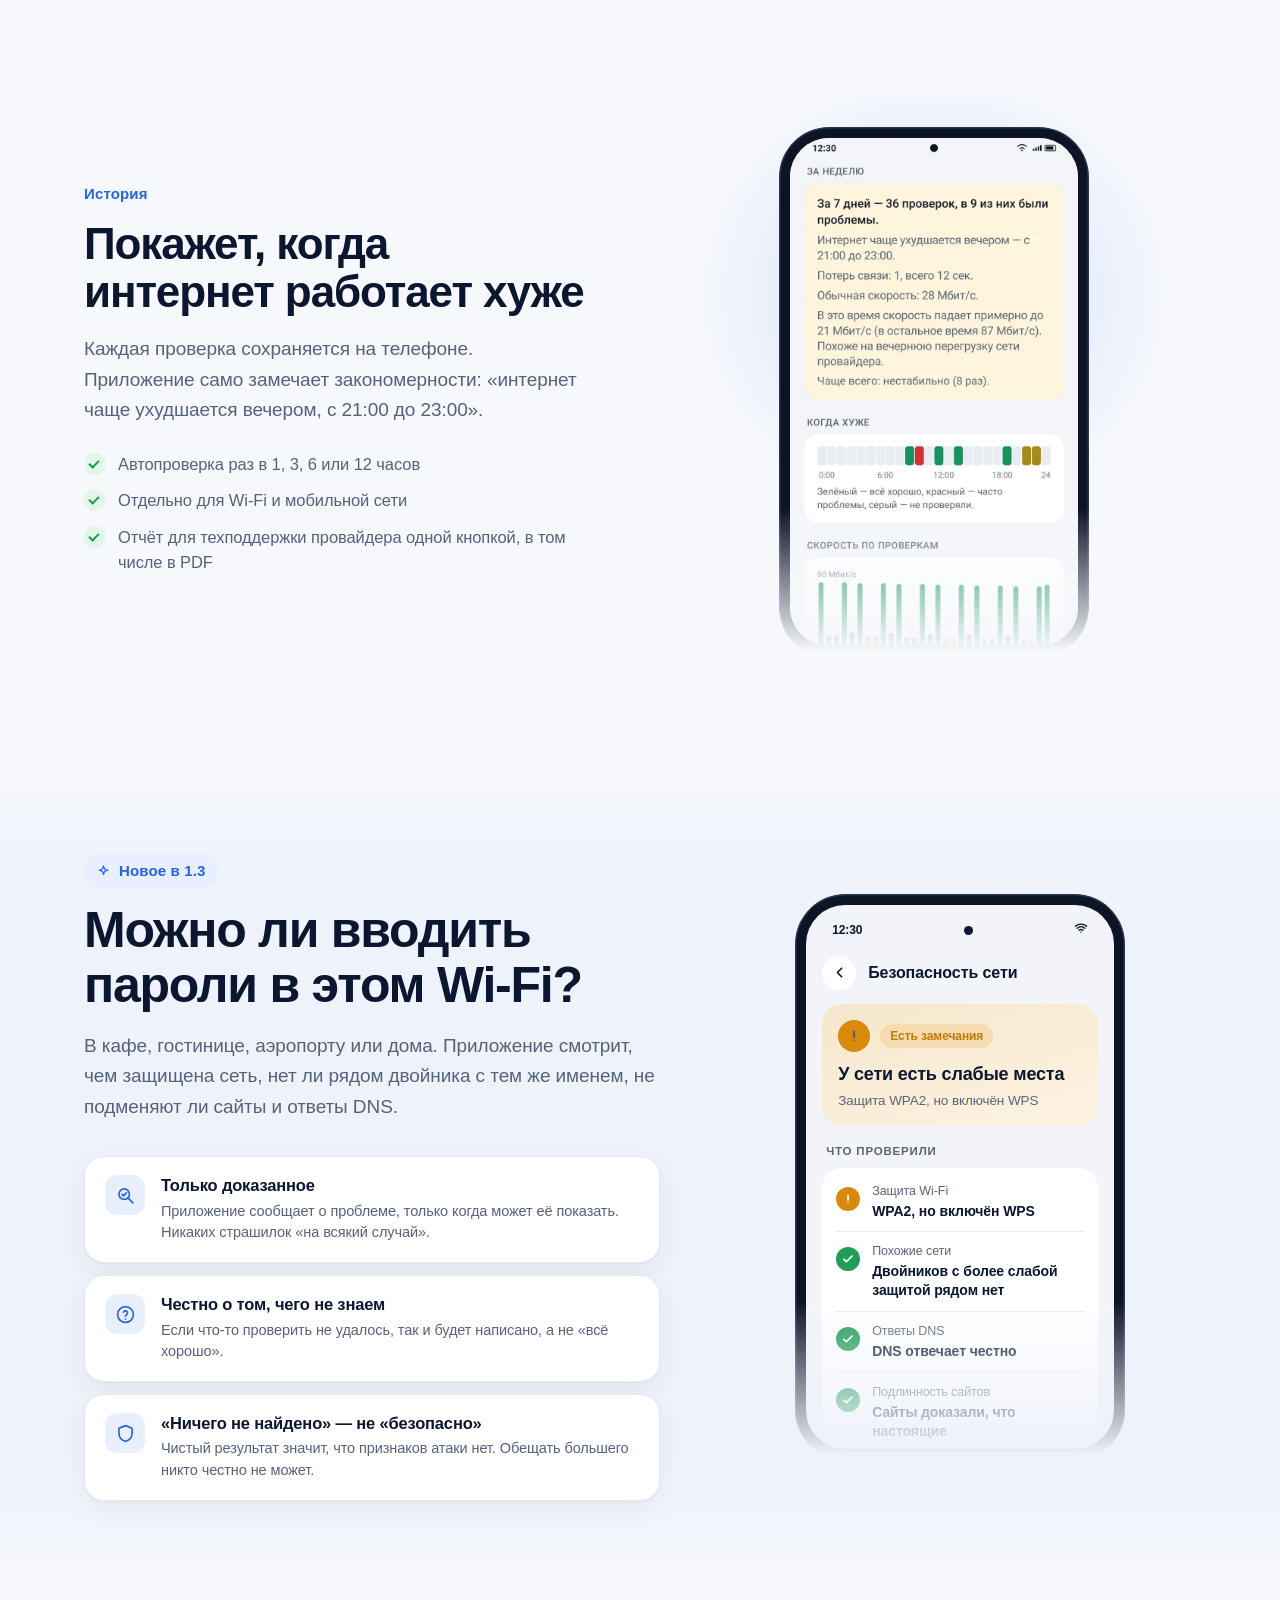
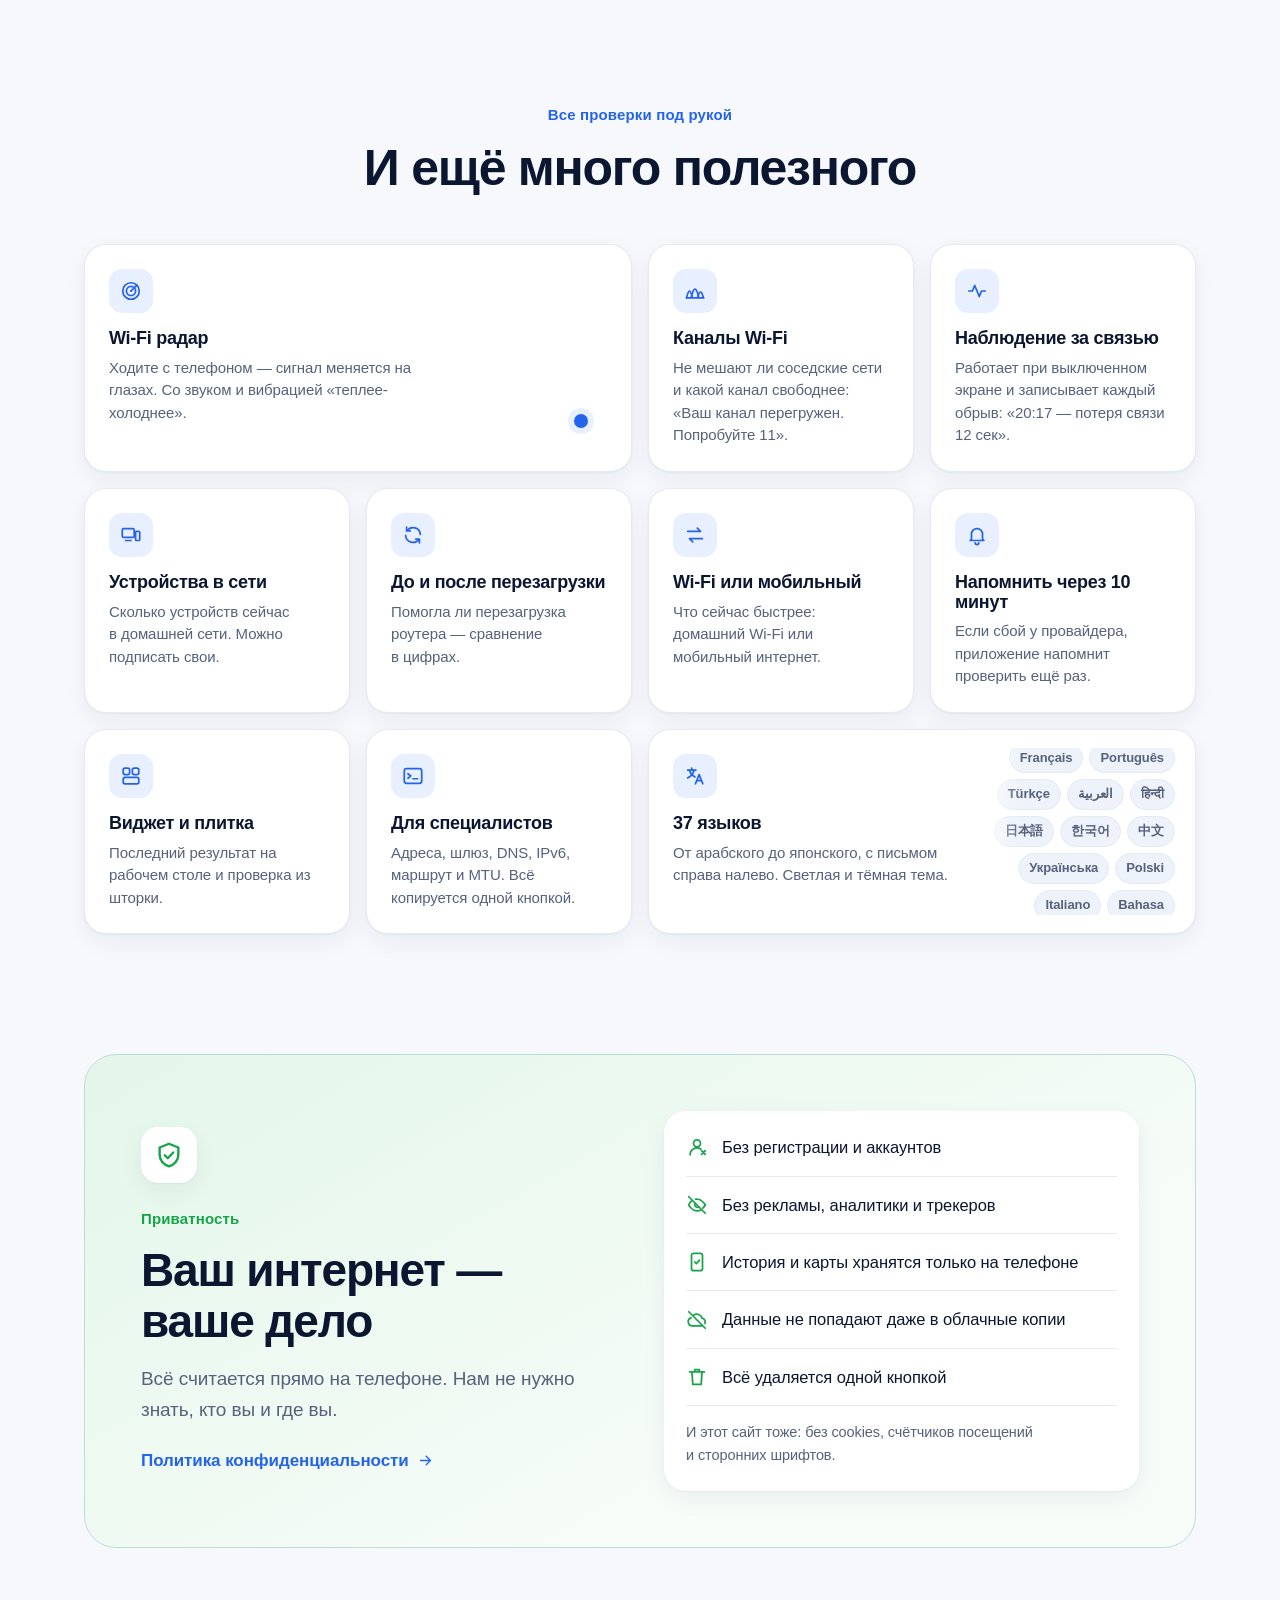
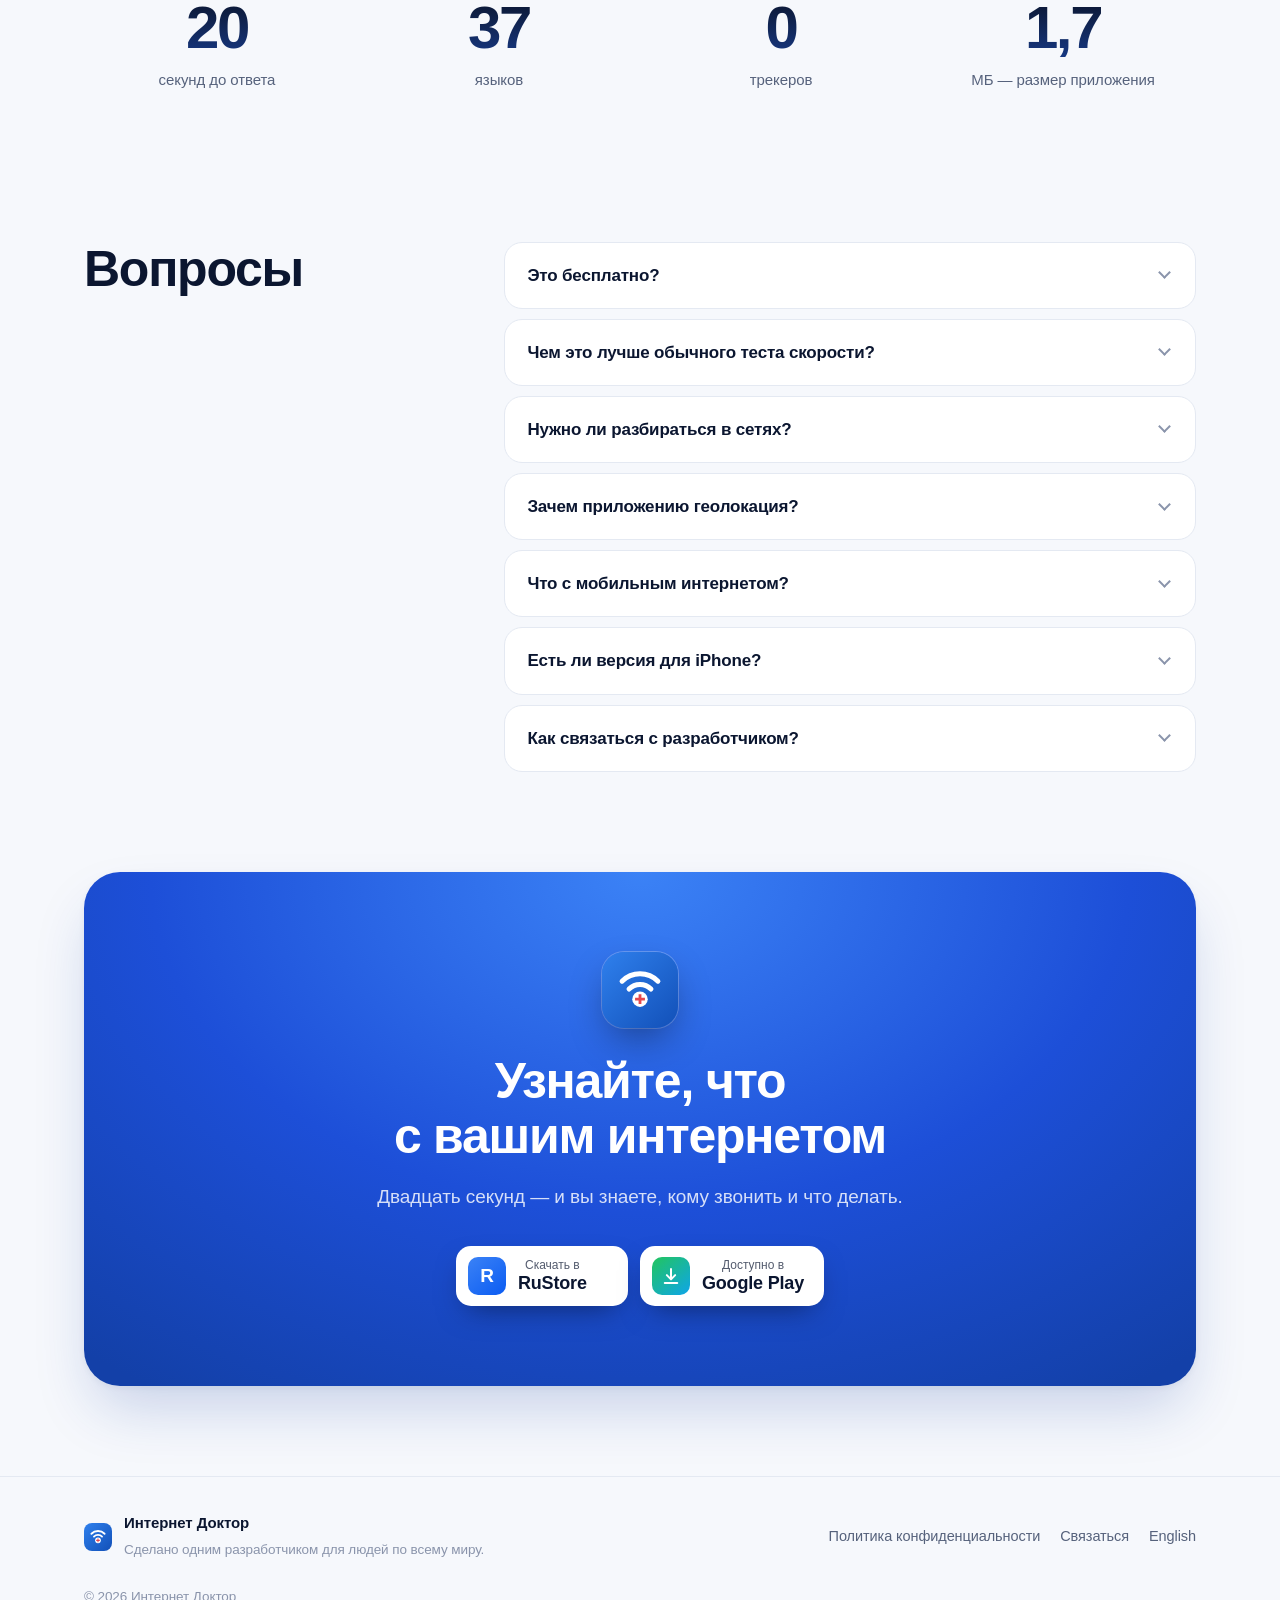
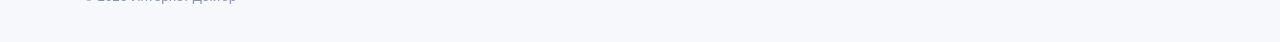
==== commit b070af32: "Сайт приложения: главная на русском и английском, политика переехала в /privacy/ Главная страница с " ====
--- a/index.html
+++ b/index.html
@@ -2,153 +2,336 @@
 <html lang="ru">
 <head>
 <meta charset="utf-8">
-<meta name="viewport" content="width=device-width, initial-scale=1">
-<title>Интернет Доктор — политика конфиденциальности / Internet Doctor — privacy policy</title>
-<style>
-:root { --bg:#f8fafc; --card:#fff; --text:#0f172a; --muted:#475569; --accent:#2563eb; --line:#e2e8f0; }
-@media (prefers-color-scheme: dark) { :root { --bg:#0b1220; --card:#111a2e; --text:#e2e8f0; --muted:#94a3b8; --accent:#60a5fa; --line:#1e293b; } }
-* { box-sizing:border-box; }
-body { margin:0; background:var(--bg); color:var(--text); font:16px/1.6 system-ui,-apple-system,"Segoe UI",Roboto,sans-serif; }
-main { max-width:760px; margin:0 auto; padding:24px 16px 48px; }
-nav { display:flex; gap:12px; justify-content:flex-end; margin-bottom:8px; }
-nav a, a { color:var(--accent); }
-section { background:var(--card); border:1px solid var(--line); border-radius:16px; padding:8px 24px 16px; margin-top:16px; }
-h1 { font-size:1.6rem; line-height:1.25; }
-h2 { font-size:1.15rem; margin-top:1.6em; }
-p, li { color:var(--text); }
-section > p:nth-of-type(1) { color:var(--muted); }
-ul { padding-left:1.2em; }
-</style>
+<meta name="viewport" content="width=device-width, initial-scale=1, viewport-fit=cover">
+<title>Интернет Доктор — найдёт, почему тормозит интернет</title>
+<meta name="description" content="Приложение для Android: одна кнопка, и через 20 секунд понятно, в чём дело — Wi‑Fi, роутер или провайдер. И что сделать. Без регистрации, рекламы и трекеров.">
+<meta name="theme-color" content="#f6f8fc" media="(prefers-color-scheme: light)">
+<meta name="theme-color" content="#0a1020" media="(prefers-color-scheme: dark)">
+<link rel="canonical" href="https://strmax195-hue.github.io/internet-doctor-privacy/">
+<link rel="alternate" hreflang="ru" href="https://strmax195-hue.github.io/internet-doctor-privacy/">
+<link rel="alternate" hreflang="en" href="https://strmax195-hue.github.io/internet-doctor-privacy/en/">
+<link rel="alternate" hreflang="x-default" href="https://strmax195-hue.github.io/internet-doctor-privacy/en/">
+<meta property="og:type" content="website">
+<meta property="og:title" content="Интернет Доктор — найдёт, почему тормозит интернет">
+<meta property="og:description" content="Приложение для Android: одна кнопка, и через 20 секунд понятно, в чём дело — Wi‑Fi, роутер или провайдер. И что сделать. Без регистрации, рекламы и трекеров.">
+<meta property="og:url" content="https://strmax195-hue.github.io/internet-doctor-privacy/">
+<meta property="og:image" content="https://strmax195-hue.github.io/internet-doctor-privacy/assets/img/og-ru.jpg">
+<meta property="og:image:width" content="1200">
+<meta property="og:image:height" content="630">
+<meta property="og:locale" content="ru_RU">
+<meta name="twitter:card" content="summary_large_image">
+<link rel="icon" href="./assets/img/icon.svg" type="image/svg+xml">
+<link rel="icon" href="./assets/img/icon-192.png" type="image/png" sizes="192x192">
+<link rel="apple-touch-icon" href="./assets/img/apple-touch-icon.png">
+<link rel="stylesheet" href="./assets/site.css?v=1.3">
+<script type="application/ld+json">{"@context": "https://schema.org", "@type": "SoftwareApplication", "name": "Интернет Доктор", "operatingSystem": "Android 8.0+", "applicationCategory": "UtilitiesApplication", "description": "Приложение для Android: одна кнопка, и через 20 секунд понятно, в чём дело — Wi‑Fi, роутер или провайдер. И что сделать. Без регистрации, рекламы и трекеров.", "softwareVersion": "1.3.0", "offers": {"@type": "Offer", "price": "0", "priceCurrency": "USD"}, "url": "https://strmax195-hue.github.io/internet-doctor-privacy/", "image": "https://strmax195-hue.github.io/internet-doctor-privacy/assets/img/og-ru.jpg", "inLanguage": "ru"}</script>
 </head>
-<body>
-<main>
-<nav><a href="#ru">Русский</a><a href="#en">English</a></nav>
-<section id="ru" lang="ru">
-<h1>Политика конфиденциальности приложения «Интернет Доктор»</h1>
-<p>Дата вступления в силу: 28 сентября 2026 года (версия приложения 1.1.0).</p>
-<p>Коротко: приложение не собирает о вас никаких данных. Всё, что оно измеряет и запоминает, остаётся на вашем телефоне.</p>
-<h2>Кто отвечает за приложение</h2>
-<p>Приложение «Интернет Доктор» разработано и распространяется частным разработчиком. По всем вопросам о конфиденциальности пишите на <a href="mailto:strmax195@gmail.com">strmax195@gmail.com</a>.</p>
-<h2>Что приложение не делает</h2>
-<ul>
-<li>Не требует регистрации и не создаёт аккаунтов.</li>
-<li>Не содержит аналитических SDK, рекламных и прочих трекеров.</li>
-<li>Не передаёт разработчику и третьим лицам результаты проверок, историю или сведения об устройстве.</li>
-<li>Не определяет ваше местоположение и не запрашивает номер телефона, контакты и фото. К файлам обращается, только когда вы сами выбираете файл: чтобы сохранить или восстановить копию данных или сохранить таблицу истории.</li>
-<li>Не показывает рекламу.</li>
-</ul>
-<h2>Какие данные хранятся на телефоне</h2>
-<ul>
-<li>История проверок: время, тип подключения, скорость, задержка, потери, краткий итог.</li>
-<li>Карты сигнала: пройденный путь в относительных метрах (без адреса и координат) и уровень сигнала Wi-Fi и мобильной сети в точках пути.</li>
-<li>Места, сохранённые в Wi-Fi радаре, и подписи устройств домашней сети — только те названия, которые вы задали сами.</li>
-<li>Настройки приложения, в том числе выбранный язык.</li>
-</ul>
-<ul>
-<li>Цифры последней проверки (без имени сети) — чтобы результат открылся, если система выгрузит приложение из памяти.</li>
-<li>Объём трафика, израсходованного приложением за месяц, — чтобы показать его в «Приватности».</li>
-</ul>
-<p>Эти данные хранятся только в памяти приложения на вашем телефоне. Они исключены из облачных резервных копий и переноса на другое устройство. Удалить их можно в приложении («Приватность → Удалить все данные») или удалив приложение.</p>
-<h2>Копия данных, таблица и картинки</h2>
-<p>В разделе «Приватность → Ваши данные» можно сохранить копию истории, карт и подписей в файл, восстановить данные из такого файла и выгрузить историю в таблицу CSV. Файл сохраняется туда, куда вы сами укажете (на телефон или в облачное хранилище, которое вы выбрали в системном окне). Приложение не отправляет эти файлы разработчику.</p>
-<p>Картинку с результатом и PDF-отчёт приложение делает на телефоне и передаёт только в то приложение, которое вы выберете, нажав «Поделиться» или «Отправить PDF».</p>
-<h2>Какие сетевые запросы выполняются</h2>
-<p>Чтобы измерить интернет, приложение обращается к общедоступным серверам:</p>
-<ul>
-<li>скачивает тестовые данные для замера скорости загрузки с ближайшего из серверов Cloudflare, Hetzner, OVH, Yandex и Selectel (сервер выбирается автоматически по короткому пробному замеру; перед этим приложение узнаёт у Cloudflare код ближайшего узла, чтобы показать, до какого города мерили);</li>
-<li>отправляет случайные тестовые данные для замера скорости отдачи на ближайший сервер; эти данные сразу отбрасываются;</li>
-<li>устанавливает короткие соединения с публичными DNS-серверами (Cloudflare 1.1.1.1, Google 8.8.8.8, Quad9, OpenDNS, AdGuard) для оценки задержки;</li>
-<li>проверяет, открываются ли google.com, cloudflare.com, wikipedia.org и apple.com, и отправляет DNS-запросы для этих адресов;</li>
-<li>на экране «Для специалистов», если вы нажмёте кнопку проверки, — отправляет системные ping-запросы к 1.1.1.1 и узлам по пути к нему (маршрут и MTU) и соединяется с 2606:4700:4700::1111 (проверка IPv6).</li>
-</ul>
-<p>Это обычные запросы, как у браузера: в них нет вашего имени, номера телефона или идентификаторов устройства. Как и любой сайт, эти серверы видят IP-адрес, с которого пришёл запрос, и обрабатывают его по своим правилам. Приложение не передаёт им никаких других сведений.</p>
-<p>Поиск устройств в сети и проверка роутера работают только внутри вашей домашней сети.</p>
-<h2>Автопроверка</h2>
-<p>Если вы включите автопроверку, приложение с выбранной вами частотой (раз в 1, 3, 6 или 12 часов) выполняет короткую проверку по Wi-Fi и сохраняет результат в историю на телефоне. В экономном режиме скорость не замеряется. По желанию раз в день приходит уведомление со сводкой. По умолчанию автопроверка выключена.</p>
-<h2>Разрешения</h2>
-<ul>
-<li>Интернет и состояние сети — для замеров и определения типа подключения.</li>
-<li>Геолокация (или «Устройства Wi-Fi поблизости» на Android 13+) — только для проверки каналов Wi-Fi и названия вашей сети: Android выдаёт список соседних сетей лишь с этим разрешением. Приложение не определяет ваше местоположение. Без разрешения остальные функции работают.</li>
-<li>Датчики движения (без отдельного разрешения) — для карты сигнала: по шагам и повороту телефона приложение рисует путь по квартире. Данные датчиков не сохраняются и никуда не передаются.</li>
-<li>Вибрация — для отклика Wi-Fi радара.</li>
-<li>Запуск после перезагрузки — чтобы автопроверка продолжала работать, если вы её включили.</li>
-<li>Уведомления (Android 13+) — только для наблюдения за связью и дневной сводки, если вы их включили.</li>
-<li>Фоновая служба и запрет сна — чтобы наблюдение за связью, которое вы запустили, не прерывалось при выключенном экране. Пока оно идёт, видно уведомление с кнопкой «Остановить».</li>
-</ul>
-<h2>Виджет и плитка</h2>
-<p>Виджет на рабочем столе и плитка в быстрых настройках показывают итог последней проверки из истории на телефоне и ничего не отправляют.</p>
-<h2>Отчёт для техподдержки</h2>
-<p>Отчёт (текст или PDF) формируется на телефоне и отправляется, только если вы сами нажмёте «Отправить» и выберете, куда. В отчёте есть только результаты проверки: время, скорость, задержка, потери, состояние DNS.</p>
-<h2>Дети</h2>
-<p>Приложение не собирает персональные данные, в том числе данные детей.</p>
-<h2>Изменения политики</h2>
-<p>Если политика изменится, новая версия появится в приложении и по этой ссылке с новой датой вступления в силу.</p>
-<h2>Контакты</h2>
-<p>Вопросы о конфиденциальности: <a href="mailto:strmax195@gmail.com">strmax195@gmail.com</a></p>
-</section>
-<section id="en" lang="en">
-<h1>Privacy policy of the Internet Doctor app</h1>
-<p>Effective date: 28 September 2026 (app version 1.1.0).</p>
-<p>In short: the app does not collect any data about you. Everything it measures and remembers stays on your phone.</p>
-<h2>Who is responsible for the app</h2>
-<p>The Internet Doctor app is developed and distributed by a private developer. For any privacy questions, write to <a href="mailto:strmax195@gmail.com">strmax195@gmail.com</a>.</p>
-<h2>What the app does not do</h2>
-<ul>
-<li>It does not require sign-up and does not create accounts.</li>
-<li>It contains no analytics SDKs, ad trackers or other trackers.</li>
-<li>It does not send check results, history or device information to the developer or third parties.</li>
-<li>It does not determine your location and does not ask for your phone number, contacts or photos. It accesses files only when you pick a file yourself: to save or restore a backup or to save the history spreadsheet.</li>
-<li>It does not show ads.</li>
-</ul>
-<h2>What data is stored on the phone</h2>
-<ul>
-<li>Check history: time, connection type, speed, latency, loss, short result.</li>
-<li>Signal maps: the walked path in relative metres (no address or coordinates) and the Wi-Fi and mobile signal levels along it.</li>
-<li>Places saved in the Wi-Fi radar and home network device labels: only the names you entered yourself.</li>
-<li>App settings, including the chosen language.</li>
-</ul>
-<ul>
-<li>The numbers of the latest check (without the network name), so the result opens again if the system unloads the app.</li>
-<li>The amount of data the app used this month, to show it under "Privacy".</li>
-</ul>
-<p>This data is stored only in the app's storage on your phone. It is excluded from cloud backups and device transfer. You can delete it in the app ("Privacy → Delete all data") or by uninstalling the app.</p>
-<h2>Backup, spreadsheet and images</h2>
-<p>Under "Privacy → Your data" you can save a backup of the history, maps and labels to a file, restore data from such a file and export the history to a CSV spreadsheet. The file is saved where you choose (on the phone or in the cloud storage you pick in the system dialog). The app does not send these files to the developer.</p>
-<p>The result image and the PDF report are made on the phone and passed only to the app you choose after tapping "Share" or "Send PDF".</p>
-<h2>What network requests are made</h2>
-<p>To measure the internet, the app contacts public servers:</p>
-<ul>
-<li>it downloads test data to measure download speed from the nearest of the Cloudflare, Hetzner, OVH, Yandex and Selectel servers (chosen automatically by a short trial measurement; before that, the app asks Cloudflare for the code of its nearest location to show which city was measured);</li>
-<li>it sends random test data to the nearest server to measure upload speed; this data is discarded immediately;</li>
-<li>it opens short connections to public DNS servers (Cloudflare 1.1.1.1, Google 8.8.8.8, Quad9, OpenDNS, AdGuard) to estimate latency;</li>
-<li>it checks whether google.com, cloudflare.com, wikipedia.org and apple.com open, and sends DNS queries for these addresses;</li>
-<li>on the "For experts" screen, if you tap the check button, it sends system ping requests to 1.1.1.1 and the hops on the way to it (route and MTU) and connects to 2606:4700:4700::1111 (IPv6 check).</li>
-</ul>
-<p>These are ordinary requests, like a browser makes: they contain no name, phone number or device identifiers. Like any website, these servers see the IP address the request came from and process it under their own rules. The app sends them nothing else.</p>
-<p>Device search and the router check work only inside your home network.</p>
-<h2>Auto-check</h2>
-<p>If you turn on auto-check, the app runs a short check over Wi-Fi as often as you choose (every 1, 3, 6 or 12 hours) and saves the result to the history on the phone. In the light mode, speed is not measured. Optionally, a daily summary notification is shown. Auto-check is off by default.</p>
-<h2>Permissions</h2>
-<ul>
-<li>Internet and network state: for measurements and detecting the connection type.</li>
-<li>Location (or "Nearby Wi-Fi devices" on Android 13+): only for checking Wi-Fi channels and your network name, because Android provides the list of nearby networks only with this permission. The app does not determine your location. Everything else works without it.</li>
-<li>Motion sensors (no separate permission): for the signal map, the app draws your path through the home from steps and phone orientation. Sensor data is not saved or sent anywhere.</li>
-<li>Vibration: for Wi-Fi radar feedback.</li>
-<li>Start after reboot: so that auto-check keeps working if you turned it on.</li>
-<li>Notifications (Android 13+): only for the connection watch and the daily summary, if you turned them on.</li>
-<li>Foreground service and keeping the device awake: so that a connection watch you started is not interrupted while the screen is off. While it runs, a notification with a "Stop" button is shown.</li>
-</ul>
-<h2>Widget and tile</h2>
-<p>The home-screen widget and the quick-settings tile show the latest result from the history on the phone and send nothing.</p>
-<h2>Report for support</h2>
-<p>The report (text or PDF) is created on the phone and is sent only if you tap "Send" and choose where yourself. It contains only check results: time, speed, latency, loss and DNS status.</p>
-<h2>Children</h2>
-<p>The app does not collect personal data, including children's data.</p>
-<h2>Changes to this policy</h2>
-<p>If the policy changes, the new version will appear in the app and at this link with a new effective date.</p>
-<h2>Contact</h2>
-<p>Privacy questions: <a href="mailto:strmax195@gmail.com">strmax195@gmail.com</a></p>
-</section>
+<body data-lang="ru" data-other="en/" data-suggest="This site is also in English" data-suggest-btn="Open">
+<a class="skip" href="#main">К содержанию</a>
+<svg width="0" height="0" class="sprite" aria-hidden="true">
+  <symbol id="i-phone" viewBox="0 0 24 24"><rect x="6" y="2.5" width="12" height="19" rx="2.5"/><path d="M10.5 18.5h3"/></symbol>
+  <symbol id="i-wifi" viewBox="0 0 24 24"><path d="M2.5 9a14 14 0 0 1 19 0"/><path d="M5.5 12.5a9.5 9.5 0 0 1 13 0"/><path d="M8.7 15.9a5 5 0 0 1 6.6 0"/><circle cx="12" cy="19.3" r="1.1" fill="currentColor" stroke="none"/></symbol>
+  <symbol id="i-router" viewBox="0 0 24 24"><rect x="3" y="13" width="18" height="7" rx="2"/><path d="M7 16.5h.01M10.5 16.5h.01"/><path d="M8 9.5a5.5 5.5 0 0 1 8 0"/><path d="M5.5 7a9 9 0 0 1 13 0"/><path d="M12 13v-2"/></symbol>
+  <symbol id="i-dns" viewBox="0 0 24 24"><path d="M5 4.5h11a3 3 0 0 1 3 3v12H8a3 3 0 0 1-3-3z"/><path d="M5 16.5a3 3 0 0 1 3-3h11"/><path d="M9 8h6"/></symbol>
+  <symbol id="i-isp" viewBox="0 0 24 24"><path d="M12 10v11"/><path d="M8.5 21h7"/><path d="M12 10l-3.5 11M12 10l3.5 11"/><path d="M8.2 6.2a5.3 5.3 0 0 0 0 7.6M15.8 6.2a5.3 5.3 0 0 1 0 7.6"/><path d="M5.3 3.4a9.4 9.4 0 0 0 0 13.2M18.7 3.4a9.4 9.4 0 0 1 0 13.2"/><circle cx="12" cy="10" r="1.3" fill="currentColor" stroke="none"/></symbol>
+  <symbol id="i-globe" viewBox="0 0 24 24"><circle cx="12" cy="12" r="9"/><path d="M3 12h18"/><path d="M12 3a14 14 0 0 1 0 18a14 14 0 0 1 0-18z"/></symbol>
+  <symbol id="i-check" viewBox="0 0 24 24"><path d="M5 12.5l4.2 4.2L19 7"/></symbol>
+  <symbol id="i-alert" viewBox="0 0 24 24"><path d="M12 6v7.5"/><circle cx="12" cy="17.8" r="1.2" fill="currentColor" stroke="none"/></symbol>
+  <symbol id="i-x" viewBox="0 0 24 24"><path d="M7 7l10 10M17 7L7 17"/></symbol>
+  <symbol id="i-dash" viewBox="0 0 24 24"><path d="M7.5 12h9"/></symbol>
+  <symbol id="i-pin" viewBox="0 0 24 24"><path d="M12 21s-6.5-6-6.5-11a6.5 6.5 0 0 1 13 0c0 5-6.5 11-6.5 11z"/><circle cx="12" cy="10" r="2.4"/></symbol>
+  <symbol id="i-shield" viewBox="0 0 24 24"><path d="M12 3l7.5 3v5.5c0 4.6-3.1 8.3-7.5 9.5c-4.4-1.2-7.5-4.9-7.5-9.5V6z"/></symbol>
+  <symbol id="i-shield-check" viewBox="0 0 24 24"><path d="M12 3l7.5 3v5.5c0 4.6-3.1 8.3-7.5 9.5c-4.4-1.2-7.5-4.9-7.5-9.5V6z"/><path d="M8.6 12.2l2.4 2.4l4.4-4.6"/></symbol>
+  <symbol id="i-proof" viewBox="0 0 24 24"><circle cx="10.5" cy="10.5" r="6"/><path d="M15 15l5.5 5.5"/><path d="M8 10.6l1.8 1.8l3.2-3.4"/></symbol>
+  <symbol id="i-help" viewBox="0 0 24 24"><circle cx="12" cy="12" r="9"/><path d="M9.6 9.4a2.5 2.5 0 0 1 4.8.9c0 1.7-2.4 2.1-2.4 3.7"/><circle cx="12" cy="17.2" r="1" fill="currentColor" stroke="none"/></symbol>
+  <symbol id="i-radar" viewBox="0 0 24 24"><circle cx="12" cy="12" r="9"/><circle cx="12" cy="12" r="5"/><path d="M12 12l6.4-6.4"/><circle cx="12" cy="12" r="1.2" fill="currentColor" stroke="none"/></symbol>
+  <symbol id="i-channels" viewBox="0 0 24 24"><path d="M3 19c2-9 4-9 6 0"/><path d="M8 19c2.5-12 5.5-12 8 0"/><path d="M15 19c2-8 4-8 6 0"/><path d="M2.5 19.5h19"/></symbol>
+  <symbol id="i-pulse" viewBox="0 0 24 24"><path d="M3 12h4l2.5-6l5 12l2.5-6h4"/></symbol>
+  <symbol id="i-devices" viewBox="0 0 24 24"><rect x="2.5" y="5" width="13" height="9.5" rx="1.5"/><path d="M6 18h6"/><rect x="17" y="8" width="4.5" height="10" rx="1.2"/></symbol>
+  <symbol id="i-refresh" viewBox="0 0 24 24"><path d="M20 11.5A8 8 0 0 0 5.6 7.2"/><path d="M5 3.5v4h4"/><path d="M4 12.5a8 8 0 0 0 14.4 4.3"/><path d="M19 20.5v-4h-4"/></symbol>
+  <symbol id="i-swap" viewBox="0 0 24 24"><path d="M4 8h14l-3.5-3.5"/><path d="M20 16H6l3.5 3.5"/></symbol>
+  <symbol id="i-bell" viewBox="0 0 24 24"><path d="M6 16.5V11a6 6 0 0 1 12 0v5.5l1.5 1.5h-15z"/><path d="M10 20.5a2 2 0 0 0 4 0"/></symbol>
+  <symbol id="i-widget" viewBox="0 0 24 24"><rect x="3.5" y="3.5" width="7" height="7" rx="2"/><rect x="13.5" y="3.5" width="7" height="7" rx="2"/><rect x="3.5" y="13.5" width="17" height="7" rx="2"/></symbol>
+  <symbol id="i-terminal" viewBox="0 0 24 24"><rect x="2.5" y="4" width="19" height="16" rx="2.5"/><path d="M6.5 9.5l3 2.5l-3 2.5M12 15h5"/></symbol>
+  <symbol id="i-lang" viewBox="0 0 24 24"><path d="M4 5.5h9M8.5 3.5v2M6 5.5c.7 3.4 3 6 6 7.5M11 5.5c-.8 4-3.3 7-7 8.5"/><path d="M12.5 20.5l4-10l4 10M14 17h5"/></symbol>
+  <symbol id="i-user-off" viewBox="0 0 24 24"><circle cx="12" cy="8" r="3.8"/><path d="M4.5 20.5a7.5 7.5 0 0 1 11.6-6.3"/><path d="M17 16l4 4M21 16l-4 4"/></symbol>
+  <symbol id="i-eye-off" viewBox="0 0 24 24"><path d="M3 3l18 18"/><path d="M10.6 5.6A9.7 9.7 0 0 1 12 5.5c5.5 0 9 6.5 9 6.5a17 17 0 0 1-2.6 3.4M6.3 7.3C4.2 8.8 3 12 3 12s3.5 6.5 9 6.5a8.6 8.6 0 0 0 4.2-1.1"/><path d="M9.9 10a3 3 0 0 0 4.1 4.1"/></symbol>
+  <symbol id="i-device" viewBox="0 0 24 24"><rect x="6" y="2.5" width="12" height="19" rx="2.5"/><path d="M9.5 12l1.8 1.8L14.7 10"/></symbol>
+  <symbol id="i-cloud-off" viewBox="0 0 24 24"><path d="M3 3l18 18"/><path d="M8.5 6.6A6 6 0 0 1 17.6 10a4 4 0 0 1 3 5.6M17 18.5H7a4.5 4.5 0 0 1-1.4-8.8"/></symbol>
+  <symbol id="i-trash" viewBox="0 0 24 24"><path d="M4 6.5h16M9.5 6.5V4h5v2.5M6.5 6.5l.9 13.5h9.2l.9-13.5"/></symbol>
+  <symbol id="i-download" viewBox="0 0 24 24"><path d="M12 3.5v12M7 11l5 5l5-5"/><path d="M4.5 20.5h15"/></symbol>
+  <symbol id="i-arrow" viewBox="0 0 24 24"><path d="M5 12h14M13 6l6 6l-6 6"/></symbol>
+  <symbol id="i-chevron" viewBox="0 0 24 24"><path d="M9 6l6 6l-6 6"/></symbol>
+  <symbol id="i-play" viewBox="0 0 24 24"><path d="M20 12a8 8 0 1 1-2.3-5.6"/><path d="M20 4.5v4h-4"/></symbol>
+  <symbol id="i-spark" viewBox="0 0 24 24"><path d="M12 3l1.8 5.2L19 10l-5.2 1.8L12 17l-1.8-5.2L5 10l5.2-1.8z"/></symbol>
+  <symbol id="i-menu" viewBox="0 0 24 24"><path d="M4 7h16M4 12h16M4 17h16"/></symbol>
+</svg>
+
+<header class="top" id="top">
+  <div class="wrap top-in">
+    <a class="brand" href="./" aria-label="Интернет Доктор">
+      <img src="./assets/img/icon.svg" width="34" height="34" alt="">
+      <span>Интернет Доктор</span>
+    </a>
+    <nav class="nav" aria-label="Меню">
+      <a href="#how">Как работает</a>
+      <a href="#features">Возможности</a>
+      <a href="#safety">Безопасность</a>
+      <a href="#privacy">Приватность</a>
+      <a href="#faq">Вопросы</a>
+    </nav>
+    <div class="top-act">
+      <a class="lang" href="en/" hreflang="en" lang="en" title="English" data-lang="en"><svg><use href="#i-globe"/></svg>EN</a>
+      <a class="btn btn-sm" href="#get">Скачать</a>
+    </div>
+  </div>
+</header>
+
+<main id="main">
+
+<section class="hero">
+  <div class="hero-bg" aria-hidden="true"><i></i><i></i><i></i><i></i></div>
+  <div class="wrap hero-in">
+    <div class="hero-copy">
+      <a class="pill pill-new reveal" href="#safety"><svg><use href="#i-spark"/></svg>Новое в 1.3 — «Безопасна ли эта сеть?»<svg class="chev"><use href="#i-chevron"/></svg></a>
+      <h1 class="reveal">Найдёт, почему <span class="grad">тормозит интернет</span></h1>
+      <p class="lead reveal">Одна кнопка — и через 20 секунд понятный ответ: дело в Wi‑Fi, в роутере или у провайдера. И что с этим сделать, по шагам.</p>
+      <div class="stores reveal" id="get">
+        <a class="store" href="https://www.rustore.ru/catalog/app/builtbysolo.internetdoctor" rel="noopener"><span class="store-ico store-ru" aria-hidden="true">R</span><span><small>Скачать в</small>RuStore</span></a><a class="store" href="https://play.google.com/store/apps/details?id=builtbysolo.internetdoctor" rel="noopener"><span class="store-ico store-gp" aria-hidden="true"><svg><use href="#i-download"/></svg></span><span><small>Доступно в</small>Google Play</span></a>
+      </div>
+      <p class="note reveal">Бесплатно · Android 8 и новее · меньше 2 МБ</p>
+      <ul class="chips reveal">
+        <li><svg><use href="#i-user-off"/></svg>Без регистрации</li>
+        <li><svg><use href="#i-eye-off"/></svg>Без рекламы</li>
+        <li><svg><use href="#i-device"/></svg>Всё на телефоне</li>
+      </ul>
+    </div>
+    <div class="hero-art reveal">
+      <div class="phone phone-hero">
+        <img src="./assets/img/result-ru.webp" width="760" height="1340" alt="Экран результата: «Wi‑Fi слабый, проблема внутри домашней сети», ниже скорость, задержка и стабильность" fetchpriority="high">
+      </div>
+      <div class="float float-1"><span class="dot ok"></span><div><b>Задержка 63 мс</b><small>хорошо</small></div></div>
+      <div class="float float-2"><span class="ico"><svg><use href="#i-pin"/></svg></span><div><b>Провайдер в порядке</b><small>проблема дома</small></div></div>
+    </div>
+  </div>
+</section>
+
+<section class="how" id="how">
+  <div class="wrap">
+    <div class="head center">
+      <p class="kicker">Как он думает</p>
+      <h2>Проверяет всю цепочку и находит слабое звено</h2>
+      <p class="lead">Телефон, Wi‑Fi, роутер, DNS, провайдер, интернет. Приложение проходит их по очереди и показывает, где именно сбой. Выберите ситуацию:</p>
+    </div>
+    <div class="demo" id="demo" data-todo="Что сделать" data-enough="Хватит ли интернета" data-demo="{&quot;wifi&quot;: {&quot;nodes&quot;: &quot;ok warn ok ok ok ok&quot;, &quot;tone&quot;: &quot;warn&quot;, &quot;eyebrow&quot;: &quot;Есть замечание&quot;, &quot;title&quot;: &quot;Wi‑Fi слабый&quot;, &quot;text&quot;: &quot;Интернет от провайдера работает нормально. Скорость падает из-за качества сигнала между телефоном и роутером.&quot;, &quot;where&quot;: &quot;Проблема внутри домашней сети&quot;, &quot;steps&quot;: [&quot;Подойдите ближе к роутеру&quot;, &quot;Переставьте роутер выше и ближе к центру квартиры — не на пол, не в шкаф и не за телевизор&quot;, &quot;Найдите места со слабым сигналом на «Карте сигнала»&quot;]}, &quot;isp&quot;: {&quot;nodes&quot;: &quot;ok ok ok na bad na&quot;, &quot;tone&quot;: &quot;bad&quot;, &quot;eyebrow&quot;: &quot;Проблема найдена&quot;, &quot;title&quot;: &quot;Похоже на проблему провайдера&quot;, &quot;text&quot;: &quot;Wi‑Fi соединение с роутером стабильное, но доступа во внешний интернет нет. Значит, обрыв где-то между роутером и провайдером.&quot;, &quot;where&quot;: &quot;Проблема не в телефоне и не в Wi‑Fi&quot;, &quot;steps&quot;: [&quot;Перезагрузите роутер — иногда он теряет связь с провайдером&quot;, &quot;Проверьте баланс в личном кабинете провайдера&quot;, &quot;Позвоните провайдеру и отправьте отчёт из приложения — там все нужные данные&quot;]}, &quot;dns&quot;: {&quot;nodes&quot;: &quot;ok ok ok bad ok ok&quot;, &quot;tone&quot;: &quot;bad&quot;, &quot;eyebrow&quot;: &quot;Проблема найдена&quot;, &quot;title&quot;: &quot;Похоже, проблема с DNS&quot;, &quot;text&quot;: &quot;Интернет есть, но телефон не может узнать адреса сайтов — поэтому они не открываются.&quot;, &quot;where&quot;: &quot;Проблема не в телефоне и не в Wi‑Fi&quot;, &quot;steps&quot;: [&quot;Перезагрузите роутер&quot;, &quot;В настройках телефона включите «Частный DNS» и укажите адрес надёжного DNS-сервера&quot;, &quot;Если не помогло — сообщите провайдеру, что не работает DNS&quot;]}, &quot;ok&quot;: {&quot;nodes&quot;: &quot;ok ok ok ok ok ok&quot;, &quot;tone&quot;: &quot;ok&quot;, &quot;eyebrow&quot;: &quot;Всё в порядке&quot;, &quot;title&quot;: &quot;Интернет работает отлично&quot;, &quot;text&quot;: &quot;Загрузка 87 Мбит/с, задержка 25 мс, потерь нет.&quot;, &quot;where&quot;: &quot;&quot;, &quot;enough&quot;: [&quot;Видеозвонки — связь отличная&quot;, &quot;Онлайн-игры — отлично&quot;, &quot;Видео 4K — подходит&quot;]}}">
+      <div class="tabs" role="tablist">
+        <button role="tab" aria-selected="true" data-sc="wifi">Слабый Wi‑Fi</button>
+        <button role="tab" aria-selected="false" data-sc="isp">Сбой у провайдера</button>
+        <button role="tab" aria-selected="false" data-sc="dns">Сайты не открываются</button>
+        <button role="tab" aria-selected="false" data-sc="ok">Всё отлично</button>
+      </div>
+      <div class="demo-card">
+        <ol class="chain" aria-hidden="true">
+          <li data-n="0"><span class="node"><svg><use href="#i-phone"/></svg><em class="badge"></em></span><span class="lbl">Телефон</span></li>
+          <li data-n="1"><span class="node"><svg><use href="#i-wifi"/></svg><em class="badge"></em></span><span class="lbl">Wi‑Fi</span></li>
+          <li data-n="2"><span class="node"><svg><use href="#i-router"/></svg><em class="badge"></em></span><span class="lbl">Роутер</span></li>
+          <li data-n="3"><span class="node"><svg><use href="#i-dns"/></svg><em class="badge"></em></span><span class="lbl">DNS</span></li>
+          <li data-n="4"><span class="node"><svg><use href="#i-isp"/></svg><em class="badge"></em></span><span class="lbl">Провайдер</span></li>
+          <li data-n="5"><span class="node"><svg><use href="#i-globe"/></svg><em class="badge"></em></span><span class="lbl">Интернет</span></li>
+        </ol>
+        <div class="verdict" aria-live="polite">
+          <div class="v-wait"><span class="spin"></span>Проверяем…</div>
+          <div class="v-body" hidden>
+            <div class="v-main">
+              <div class="v-top"><span class="v-ico"></span><span class="v-eyebrow"></span></div>
+              <h3 class="v-title"></h3>
+              <p class="v-text"></p>
+              <p class="v-where"><svg><use href="#i-pin"/></svg><span></span></p>
+            </div>
+            <div class="v-side">
+              <p class="v-side-h"></p>
+              <ol class="v-steps"></ol>
+              <button class="replay" type="button"><svg><use href="#i-play"/></svg>Проверить ещё раз</button>
+            </div>
+          </div>
+        </div>
+      </div>
+      <p class="fine center">Не ведётся на случайный хороший результат: задержку меряет до и после теста скорости, а доступ проверяет по нескольким независимым узлам.</p>
+    </div>
+  </div>
+</section>
+
+<section class="features" id="features">
+  <div class="wrap">
+    <article class="feat reveal">
+      <div class="feat-copy">
+        <p class="kicker">Хватит ли интернета</p>
+        <h2>Не мегабиты, а ответ: потянет или нет</h2>
+        <p class="lead">Скорость загрузки и отдачи, задержка и стабильность — сразу с выводом для того, что вам важно.</p>
+        <ul class="ticks">
+          <li><b>Видеозвонки</b> — будет ли связь без зависаний</li><li><b>Онлайн-игры</b> — не будет ли задержек в игре</li><li><b>Видео в Full HD и 4K</b> — пойдёт ли без буферизации</li><li><b>Сравнение с обычной скоростью</b> — «обычно у вас 87 Мбит/с, сейчас 21»</li>
+        </ul>
+      </div>
+      <div class="feat-art"><div class="phone"><img src="./assets/img/enough-ru.webp" width="760" height="1340" alt="Экран «Хватит ли интернета»: видеозвонки, онлайн-игры и видео 4K с выводами" loading="lazy"></div></div>
+    </article>
+
+    <article class="feat feat-rev reveal">
+      <div class="feat-copy">
+        <p class="kicker">Карта сигнала</p>
+        <h2>Пройдитесь по квартире — карта нарисуется сама</h2>
+        <p class="lead">Не нужно чертить план. Приложение строит путь по шагам и компасу, отмечает, где сигнал хороший, а где его нет, и подсказывает, куда лучше поставить роутер.</p>
+        <ul class="ticks">
+          <li>Wi‑Fi и мобильная сеть на одной карте</li><li>Мёртвые зоны видно сразу</li><li>Совет, куда переставить роутер</li>
+        </ul>
+      </div>
+      <div class="feat-art"><div class="phone"><img src="./assets/img/map-ru.webp" width="760" height="1340" alt="Карта сигнала квартиры: зелёные и красные зоны, отмечено, куда поставить роутер" loading="lazy"></div></div>
+    </article>
+
+    <article class="feat reveal">
+      <div class="feat-copy">
+        <p class="kicker">История</p>
+        <h2>Покажет, когда интернет работает хуже</h2>
+        <p class="lead">Каждая проверка сохраняется на телефоне. Приложение само замечает закономерности: «интернет чаще ухудшается вечером, с 21:00 до 23:00».</p>
+        <ul class="ticks">
+          <li>Автопроверка раз в 1, 3, 6 или 12 часов</li><li>Отдельно для Wi‑Fi и мобильной сети</li><li>Отчёт для техподдержки провайдера одной кнопкой, в том числе в PDF</li>
+        </ul>
+      </div>
+      <div class="feat-art"><div class="phone"><img src="./assets/img/history-ru.webp" width="760" height="1340" alt="История за неделю: интернет чаще ухудшается вечером, с 21:00 до 23:00" loading="lazy"></div></div>
+    </article>
+  </div>
+</section>
+
+<section class="safety" id="safety">
+  <div class="wrap safety-in">
+    <div class="safety-copy reveal">
+      <p class="kicker kicker-new"><svg><use href="#i-spark"/></svg>Новое в 1.3</p>
+      <h2>Можно ли вводить пароли в этом Wi‑Fi?</h2>
+      <p class="lead">В кафе, гостинице, аэропорту или дома. Приложение смотрит, чем защищена сеть, нет ли рядом двойника с тем же именем, не подменяют ли сайты и ответы DNS.</p>
+      <div class="principles">
+        <div><span class="p-ico"><svg><use href="#i-proof"/></svg></span><b>Только доказанное</b><p>Приложение сообщает о проблеме, только когда может её показать. Никаких страшилок «на всякий случай».</p></div>
+        <div><span class="p-ico"><svg><use href="#i-help"/></svg></span><b>Честно о том, чего не знаем</b><p>Если что-то проверить не удалось, так и будет написано, а не «всё хорошо».</p></div>
+        <div><span class="p-ico"><svg><use href="#i-shield"/></svg></span><b>«Ничего не найдено» — не «безопасно»</b><p>Чистый результат значит, что признаков атаки нет. Обещать большего никто честно не может.</p></div>
+      </div>
+    </div>
+    <div class="safety-art reveal" aria-hidden="true">
+      <div class="phone phone-ui">
+        <div class="ui">
+          <div class="ui-status"><span>12:30</span><i></i><span class="ui-sig"><svg><use href="#i-wifi"/></svg></span></div>
+          <div class="ui-bar"><span class="ui-back"><svg><use href="#i-chevron"/></svg></span>Безопасность сети</div>
+          <div class="ui-hero">
+            <div class="ui-row"><span class="ui-circ warn"><svg><use href="#i-alert"/></svg></span><span class="ui-pill">Есть замечания</span></div>
+            <b>У сети есть слабые места</b>
+            <span>Защита WPA2, но включён WPS</span>
+          </div>
+          <p class="ui-h">Что проверили</p>
+          <ul class="ui-list">
+            <li><span class="ui-dot warn"><svg><use href="#i-alert"/></svg></span><div><small>Защита Wi‑Fi</small>WPA2, но включён WPS</div></li>
+            <li><span class="ui-dot ok"><svg><use href="#i-check"/></svg></span><div><small>Похожие сети</small>Двойников с более слабой защитой рядом нет</div></li>
+            <li><span class="ui-dot ok"><svg><use href="#i-check"/></svg></span><div><small>Ответы DNS</small>DNS отвечает честно</div></li>
+            <li><span class="ui-dot ok"><svg><use href="#i-check"/></svg></span><div><small>Подлинность сайтов</small>Сайты доказали, что настоящие</div></li>
+            <li><span class="ui-dot ok"><svg><use href="#i-check"/></svg></span><div><small>Незашифрованные страницы</small>Страницы приходят без изменений</div></li>
+          </ul>
+        </div>
+      </div>
+    </div>
+  </div>
+</section>
+
+<section class="more">
+  <div class="wrap">
+    <div class="head center reveal">
+      <p class="kicker">Все проверки под рукой</p>
+      <h2>И ещё много полезного</h2>
+    </div>
+    <div class="bento">
+      <div class="tile reveal t-wide"><span class="t-ico"><svg><use href="#i-radar"/></svg></span><h3>Wi‑Fi радар</h3><p>Ходите с телефоном — сигнал меняется на глазах. Со звуком и вибрацией «теплее-холоднее».</p><div class="radar" aria-hidden="true"><i></i><i></i><i></i><b></b></div></div>
+      <div class="tile reveal"><span class="t-ico"><svg><use href="#i-channels"/></svg></span><h3>Каналы Wi‑Fi</h3><p>Не мешают ли соседские сети и какой канал свободнее: «Ваш канал перегружен. Попробуйте 11».</p></div>
+      <div class="tile reveal"><span class="t-ico"><svg><use href="#i-pulse"/></svg></span><h3>Наблюдение за связью</h3><p>Работает при выключенном экране и записывает каждый обрыв: «20:17 — потеря связи 12 сек».</p></div>
+      <div class="tile reveal"><span class="t-ico"><svg><use href="#i-devices"/></svg></span><h3>Устройства в сети</h3><p>Сколько устройств сейчас в домашней сети. Можно подписать свои.</p></div>
+      <div class="tile reveal"><span class="t-ico"><svg><use href="#i-refresh"/></svg></span><h3>До и после перезагрузки</h3><p>Помогла ли перезагрузка роутера — сравнение в цифрах.</p></div>
+      <div class="tile reveal"><span class="t-ico"><svg><use href="#i-swap"/></svg></span><h3>Wi‑Fi или мобильный</h3><p>Что сейчас быстрее: домашний Wi‑Fi или мобильный интернет.</p></div>
+      <div class="tile reveal"><span class="t-ico"><svg><use href="#i-bell"/></svg></span><h3>Напомнить через 10 минут</h3><p>Если сбой у провайдера, приложение напомнит проверить ещё раз.</p></div>
+      <div class="tile reveal"><span class="t-ico"><svg><use href="#i-widget"/></svg></span><h3>Виджет и плитка</h3><p>Последний результат на рабочем столе и проверка из шторки.</p></div>
+      <div class="tile reveal"><span class="t-ico"><svg><use href="#i-terminal"/></svg></span><h3>Для специалистов</h3><p>Адреса, шлюз, DNS, IPv6, маршрут и MTU. Всё копируется одной кнопкой.</p></div>
+      <div class="tile reveal t-wide t-lang"><span class="t-ico"><svg><use href="#i-lang"/></svg></span><h3>37 языков</h3><p>От арабского до японского, с письмом справа налево. Светлая и тёмная тема.</p><div class="langs" aria-hidden="true"><span>Русский</span><span>English</span><span>Deutsch</span><span>Español</span><span>Français</span><span>Português</span><span>Türkçe</span><span>العربية</span><span>हिन्दी</span><span>日本語</span><span>한국어</span><span>中文</span><span>Українська</span><span>Polski</span><span>Italiano</span><span>Bahasa</span><span>Tiếng Việt</span><span>فارسی</span><span>עברית</span><span>Қазақ</span></div></div>
+    </div>
+  </div>
+</section>
+
+<section class="privacy" id="privacy">
+  <div class="wrap">
+    <div class="priv reveal">
+      <div class="priv-copy">
+        <span class="priv-shield"><svg><use href="#i-shield-check"/></svg></span>
+        <p class="kicker">Приватность</p>
+        <h2>Ваш интернет — ваше дело</h2>
+        <p class="lead">Всё считается прямо на телефоне. Нам не нужно знать, кто вы и где вы.</p>
+        <a class="link" href="./privacy/">Политика конфиденциальности<svg><use href="#i-arrow"/></svg></a>
+      </div>
+      <ul class="priv-list">
+        <li><svg><use href="#i-user-off"/></svg>Без регистрации и аккаунтов</li>
+        <li><svg><use href="#i-eye-off"/></svg>Без рекламы, аналитики и трекеров</li>
+        <li><svg><use href="#i-device"/></svg>История и карты хранятся только на телефоне</li>
+        <li><svg><use href="#i-cloud-off"/></svg>Данные не попадают даже в облачные копии</li>
+        <li><svg><use href="#i-trash"/></svg>Всё удаляется одной кнопкой</li>
+        <li class="priv-site">И этот сайт тоже: без cookies, счётчиков посещений и сторонних шрифтов.</li>
+      </ul>
+    </div>
+    <dl class="stats reveal">
+      <div><dt data-count="20">20</dt><dd>секунд до ответа</dd></div>
+      <div><dt data-count="37">37</dt><dd>языков</dd></div>
+      <div><dt>0</dt><dd>трекеров</dd></div>
+      <div><dt>1,7</dt><dd>МБ — размер приложения</dd></div>
+    </dl>
+  </div>
+</section>
+
+<section class="faq" id="faq">
+  <div class="wrap faq-in">
+    <h2 class="reveal">Вопросы</h2>
+    <div class="qa reveal">
+      <details><summary>Это бесплатно?</summary><p>Да. В приложении нет рекламы и платных функций.</p></details>
+      <details><summary>Чем это лучше обычного теста скорости?</summary><p>Тест скорости показывает цифру. Интернет Доктор объясняет, откуда она взялась: слабый Wi‑Fi, завис роутер, сбоит DNS или проблема у провайдера, — и говорит, что сделать. Ещё он проверяет стабильность, а не только скорость.</p></details>
+      <details><summary>Нужно ли разбираться в сетях?</summary><p>Нет. Ответы написаны обычными словами. Цифры для специалистов спрятаны под «Подробнее», если они вам понадобятся.</p></details>
+      <details><summary>Зачем приложению геолокация?</summary><p>Android показывает список соседних сетей Wi‑Fi только с этим разрешением. Оно нужно для проверки каналов и названия сети. Ваше местоположение приложение не определяет, а без разрешения всё остальное работает.</p></details>
+      <details><summary>Что с мобильным интернетом?</summary><p>Всё работает. Приложение понимает, что роутера нет, и даёт советы для мобильной сети: про сигнал, оператора и баланс.</p></details>
+      <details><summary>Есть ли версия для iPhone?</summary><p>Пока только Android, начиная с версии 8.</p></details>
+      <details><summary>Как связаться с разработчиком?</summary><p>Пишите на <a href="mailto:strmax195@gmail.com">strmax195@gmail.com</a>. В приложении есть кнопка «Отправить разработчику», если что-то пошло не так.</p></details>
+    </div>
+  </div>
+</section>
+
+<section class="cta">
+  <div class="wrap">
+    <div class="cta-box reveal">
+      <div class="hero-bg" aria-hidden="true"><i></i><i></i><i></i><i></i></div>
+      <img src="./assets/img/icon.svg" width="76" height="76" alt="" class="cta-icon">
+      <h2>Узнайте, что с вашим интернетом</h2>
+      <p class="lead">Двадцать секунд — и вы знаете, кому звонить и что делать.</p>
+      <div class="stores stores-inv">
+        <a class="store" href="https://www.rustore.ru/catalog/app/builtbysolo.internetdoctor" rel="noopener"><span class="store-ico store-ru" aria-hidden="true">R</span><span><small>Скачать в</small>RuStore</span></a><a class="store" href="https://play.google.com/store/apps/details?id=builtbysolo.internetdoctor" rel="noopener"><span class="store-ico store-gp" aria-hidden="true"><svg><use href="#i-download"/></svg></span><span><small>Доступно в</small>Google Play</span></a>
+      </div>
+    </div>
+  </div>
+</section>
+
 </main>
+
+<footer class="foot">
+  <div class="wrap foot-in">
+    <div class="foot-brand">
+      <img src="./assets/img/icon.svg" width="28" height="28" alt="">
+      <div><b>Интернет Доктор</b><small>Сделано одним разработчиком для людей по всему миру.</small></div>
+    </div>
+    <nav class="foot-nav">
+      <a href="./privacy/">Политика конфиденциальности</a>
+      <a href="mailto:strmax195@gmail.com">Связаться</a>
+      <a href="en/" lang="en" data-lang="en">English</a>
+    </nav>
+    <small class="copy">© 2026 Интернет Доктор</small>
+  </div>
+</footer>
+
+<script src="./assets/site.js?v=1.3" defer></script>
 </body>
 </html>
--- a/assets/site.css
+++ b/assets/site.css
@@ -0,0 +1,464 @@
+/* Internet Doctor — site. Light, clean, white cards, blue accent: the app's own look. */
+:root {
+  --bg: #f6f8fc;
+  --bg-2: #eef2fa;
+  --card: #ffffff;
+  --text: #0b1630;
+  --muted: #56627c;
+  --faint: #8a94ab;
+  --line: #e4e9f2;
+  --accent: #2563eb;
+  --accent-2: #1250b8;
+  --accent-soft: #e8efff;
+  --ok: #16a34a;
+  --ok-soft: #e3f6e9;
+  --warn: #d98a0b;
+  --warn-soft: #fdf0d9;
+  --bad: #e5484d;
+  --bad-soft: #fde7e8;
+  --shadow: 0 1px 2px rgba(16, 32, 72, .04), 0 8px 24px rgba(16, 32, 72, .06);
+  --shadow-lg: 0 2px 6px rgba(16, 32, 72, .05), 0 30px 60px -12px rgba(18, 60, 160, .22);
+  --r: 22px;
+  --wrap: 1160px;
+  --font: "Inter", "SF Pro Display", -apple-system, BlinkMacSystemFont, "Segoe UI Variable Display", "Segoe UI", Roboto, "Helvetica Neue", Arial, sans-serif;
+  color-scheme: light;
+}
+@media (prefers-color-scheme: dark) {
+  :root {
+    --bg: #0a1020;
+    --bg-2: #0e1628;
+    --card: #121b30;
+    --text: #e8edf7;
+    --muted: #a3aec4;
+    --faint: #6f7b94;
+    --line: #1f2a42;
+    --accent: #5b8cff;
+    --accent-2: #3d6fe8;
+    --accent-soft: #17254a;
+    --ok: #34c46a;
+    --ok-soft: #12301f;
+    --warn: #f0a32a;
+    --warn-soft: #33270f;
+    --bad: #ff6369;
+    --bad-soft: #3a171a;
+    --shadow: 0 1px 2px rgba(0, 0, 0, .3), 0 8px 24px rgba(0, 0, 0, .25);
+    --shadow-lg: 0 2px 6px rgba(0, 0, 0, .3), 0 30px 60px -12px rgba(0, 0, 0, .6);
+    color-scheme: dark;
+  }
+}
+
+*, *::before, *::after { box-sizing: border-box; }
+html { scroll-behavior: smooth; scroll-padding-top: 84px; -webkit-text-size-adjust: 100%; }
+body {
+  margin: 0; background: var(--bg); color: var(--text);
+  font: 400 17px/1.6 var(--font); letter-spacing: -.005em;
+  -webkit-font-smoothing: antialiased; -moz-osx-font-smoothing: grayscale;
+  overflow-x: hidden;
+}
+img { max-width: 100%; height: auto; display: block; }
+a { color: var(--accent); text-decoration: none; }
+a:hover { text-decoration: underline; text-underline-offset: 3px; }
+h1, h2, h3 { margin: 0; letter-spacing: -.025em; line-height: 1.1; font-weight: 700; text-wrap: balance; }
+p { margin: 0; }
+svg { width: 1em; height: 1em; fill: none; stroke: currentColor; stroke-width: 1.9; stroke-linecap: round; stroke-linejoin: round; flex: none; }
+.sprite { position: absolute; }
+:focus-visible { outline: 3px solid color-mix(in srgb, var(--accent) 55%, transparent); outline-offset: 3px; border-radius: 8px; }
+
+.wrap { max-width: var(--wrap); margin: 0 auto; padding: 0 24px; }
+.center { text-align: center; }
+.skip { position: absolute; left: -999px; top: 8px; z-index: 100; background: var(--card); padding: 8px 14px; border-radius: 10px; }
+.skip:focus { left: 8px; }
+
+.kicker { color: var(--accent); font-weight: 600; font-size: 15px; letter-spacing: .01em; margin-bottom: 14px; display: inline-flex; align-items: center; gap: 8px; }
+.kicker-new { background: var(--accent-soft); padding: 6px 12px; border-radius: 99px; }
+.lead { color: var(--muted); font-size: 19px; line-height: 1.6; text-wrap: pretty; }
+.fine { color: var(--faint); font-size: 14.5px; max-width: 640px; margin: 22px auto 0; text-wrap: pretty; }
+h2 { font-size: clamp(32px, 4.4vw, 50px); margin-bottom: 18px; }
+.head { max-width: 760px; margin: 0 auto 48px; }
+
+/* ---------- header ---------- */
+.top {
+  position: sticky; top: 0; z-index: 50;
+  background: color-mix(in srgb, var(--bg) 78%, transparent);
+  backdrop-filter: saturate(1.6) blur(16px); -webkit-backdrop-filter: saturate(1.6) blur(16px);
+  border-bottom: 1px solid transparent; transition: border-color .2s;
+}
+.top.scrolled { border-bottom-color: var(--line); }
+.top-in { display: flex; align-items: center; gap: 24px; height: 68px; }
+.brand { display: flex; align-items: center; gap: 10px; color: var(--text); font-weight: 700; font-size: 17px; letter-spacing: -.02em; }
+.brand:hover { text-decoration: none; }
+.brand img { border-radius: 9px; box-shadow: 0 4px 12px rgba(37, 99, 235, .3); }
+.nav { display: flex; gap: 4px; margin: 0 auto; }
+.nav a { color: var(--muted); font-size: 15px; font-weight: 500; padding: 8px 12px; border-radius: 10px; }
+.nav a:hover { color: var(--text); background: var(--bg-2); text-decoration: none; }
+.top-act { display: flex; align-items: center; gap: 10px; }
+.lang { display: inline-flex; align-items: center; gap: 6px; color: var(--muted); font-size: 14px; font-weight: 600; padding: 8px 10px; border-radius: 10px; }
+.lang:hover { background: var(--bg-2); color: var(--text); text-decoration: none; }
+.lang svg { font-size: 17px; }
+
+.btn {
+  display: inline-flex; align-items: center; gap: 8px; justify-content: center;
+  background: var(--accent); color: #fff; font-weight: 600; border-radius: 12px;
+  padding: 12px 20px; border: 0; cursor: pointer; font: inherit; font-weight: 600;
+  box-shadow: 0 6px 16px -6px rgba(37, 99, 235, .6);
+  transition: transform .15s, box-shadow .15s, background .15s;
+}
+.btn:hover { text-decoration: none; background: var(--accent-2); transform: translateY(-1px); }
+.btn-sm { padding: 9px 16px; font-size: 15px; border-radius: 11px; }
+
+/* ---------- hero ---------- */
+.hero { position: relative; padding: 64px 0 40px; overflow: hidden; }
+.hero-bg { position: absolute; inset: 0; pointer-events: none; overflow: hidden; }
+.hero > .hero-bg { background:
+  radial-gradient(60% 70% at 78% 30%, color-mix(in srgb, var(--accent) 16%, transparent), transparent 70%),
+  radial-gradient(40% 50% at 10% 0%, color-mix(in srgb, #7aa7ff 14%, transparent), transparent 70%); }
+.hero-bg i { position: absolute; left: 74%; top: 46%; width: 340px; aspect-ratio: 1; border-radius: 50%; transform: translate(-50%, -50%);
+  border: 1px solid color-mix(in srgb, var(--accent) 16%, transparent); animation: ripple 9s linear infinite; opacity: 0; }
+.hero-bg i:nth-child(2) { animation-delay: -2.25s; }
+.hero-bg i:nth-child(3) { animation-delay: -4.5s; }
+.hero-bg i:nth-child(4) { animation-delay: -6.75s; }
+@keyframes ripple { 0% { width: 260px; opacity: 0; } 15% { opacity: 1; } 100% { width: 1500px; opacity: 0; } }
+
+.hero-in { position: relative; display: grid; grid-template-columns: 1.08fr .92fr; gap: 48px; align-items: center; }
+.pill {
+  display: inline-flex; align-items: center; gap: 8px; font-size: 14px; font-weight: 600;
+  padding: 7px 10px 7px 12px; border-radius: 99px; margin-bottom: 26px;
+  background: var(--card); color: var(--text); border: 1px solid var(--line); box-shadow: var(--shadow);
+}
+.pill svg { color: var(--accent); font-size: 16px; }
+.pill .chev { color: var(--faint); font-size: 14px; transition: transform .15s; }
+.pill:hover { text-decoration: none; }
+.pill:hover .chev { transform: translateX(2px); }
+.hero h1 { font-size: clamp(40px, 5.4vw, 68px); line-height: 1.02; letter-spacing: -.035em; margin-bottom: 24px; }
+.grad { background: linear-gradient(100deg, #2f80ed 0%, #1d4fd8 55%, #5b46e5 100%); -webkit-background-clip: text; background-clip: text; color: transparent; }
+@media (prefers-color-scheme: dark) { .grad { background-image: linear-gradient(100deg, #6ea2ff 0%, #4f86ff 50%, #8f7bff 100%); } }
+.hero .lead { max-width: 540px; font-size: 20px; }
+.stores { display: flex; flex-wrap: wrap; gap: 12px; margin-top: 34px; }
+.store {
+  min-width: 172px;
+  display: inline-flex; align-items: center; gap: 12px; padding: 11px 20px 11px 12px; border-radius: 15px;
+  background: var(--text); color: var(--bg); font-weight: 600; font-size: 18px; line-height: 1.15; letter-spacing: -.01em;
+  box-shadow: 0 10px 24px -10px rgba(11, 22, 48, .55); transition: transform .15s, box-shadow .15s;
+}
+.store:hover { text-decoration: none; transform: translateY(-2px); box-shadow: 0 16px 30px -12px rgba(11, 22, 48, .6); }
+.store small { display: block; font-size: 12px; font-weight: 500; opacity: .7; letter-spacing: 0; }
+.store-ico { width: 38px; height: 38px; border-radius: 10px; display: grid; place-items: center; font-weight: 800; font-size: 19px; color: #fff; }
+.store-ru { background: linear-gradient(140deg, #3b82f6, #0b5cf2); }
+.store-gp { background: linear-gradient(140deg, #22c55e, #0ea5e9); }
+.store-gp svg { font-size: 20px; stroke-width: 2.4; }
+.note { color: var(--faint); font-size: 14.5px; margin-top: 14px; }
+.chips { list-style: none; padding: 0; margin: 26px 0 0; display: flex; flex-wrap: wrap; gap: 8px 18px; }
+.chips li { display: inline-flex; align-items: center; gap: 8px; color: var(--muted); font-size: 15px; font-weight: 500; }
+.chips svg { color: var(--ok); font-size: 18px; }
+
+.hero-art { position: relative; display: flex; justify-content: center; }
+.phone {
+  position: relative; width: min(330px, 78vw); border-radius: 50px; padding: 11px; background: #0d1426;
+  box-shadow: var(--shadow-lg), inset 0 0 0 1.5px #2a3550, inset 0 0 0 4px #0d1426;
+  -webkit-mask-image: linear-gradient(to bottom, #000 72%, transparent 99%); mask-image: linear-gradient(to bottom, #000 72%, transparent 99%);
+}
+.phone img { border-radius: 39px; width: 100%; aspect-ratio: 760 / 1340; object-fit: cover; object-position: top; background: #eef1f7; }
+.phone-hero { width: min(350px, 80vw); transform: rotate(-2deg); animation: rise 1.1s cubic-bezier(.2, .8, .2, 1) both; }
+@keyframes rise { from { transform: translateY(40px) rotate(-2deg); opacity: 0; } }
+.float {
+  position: absolute; display: flex; align-items: center; gap: 12px; padding: 12px 16px 12px 12px; border-radius: 18px;
+  background: color-mix(in srgb, var(--card) 86%, transparent); backdrop-filter: blur(14px); -webkit-backdrop-filter: blur(14px);
+  border: 1px solid color-mix(in srgb, var(--line) 80%, transparent); box-shadow: var(--shadow-lg); font-size: 15px; line-height: 1.25;
+  animation: bob 6s ease-in-out infinite;
+}
+.float b { display: block; font-weight: 600; }
+.float small { color: var(--muted); font-size: 13.5px; }
+.float-1 { left: -6%; top: 50%; }
+.float-2 { right: -8%; top: 74%; animation-delay: -3s; }
+.float .dot { width: 34px; height: 34px; border-radius: 50%; background: var(--ok-soft); position: relative; }
+.float .dot::after { content: ""; position: absolute; inset: 11px; border-radius: 50%; background: var(--ok); box-shadow: 0 0 0 0 color-mix(in srgb, var(--ok) 50%, transparent); animation: ping 2.2s ease-out infinite; }
+.float .ico { width: 34px; height: 34px; border-radius: 50%; display: grid; place-items: center; background: var(--warn-soft); color: var(--warn); font-size: 18px; }
+@keyframes bob { 50% { transform: translateY(-10px); } }
+@keyframes ping { 0% { box-shadow: 0 0 0 0 color-mix(in srgb, var(--ok) 55%, transparent); } 100% { box-shadow: 0 0 0 12px transparent; } }
+
+/* ---------- how / demo ---------- */
+.how { padding: 110px 0 90px; }
+.demo { max-width: 1000px; margin: 0 auto; }
+.tabs { display: flex; flex-wrap: wrap; justify-content: center; gap: 6px; padding: 6px; margin: 0 auto 22px; width: fit-content; max-width: 100%;
+  background: var(--bg-2); border: 1px solid var(--line); border-radius: 16px; }
+.tabs button { font: inherit; font-size: 15px; font-weight: 600; color: var(--muted); background: none; border: 0; padding: 10px 16px; border-radius: 11px; cursor: pointer; transition: background .2s, color .2s, box-shadow .2s; }
+.tabs button:hover { color: var(--text); }
+.tabs button[aria-selected="true"] { background: var(--card); color: var(--text); box-shadow: var(--shadow); }
+.demo-card { background: var(--card); border: 1px solid var(--line); border-radius: 28px; box-shadow: var(--shadow-lg); padding: 40px 40px 34px; }
+
+.chain { list-style: none; margin: 0 0 34px; padding: 0; display: grid; grid-template-columns: repeat(6, 1fr); position: relative; }
+.chain li { display: flex; flex-direction: column; align-items: center; gap: 12px; position: relative; }
+.chain li + li::before {
+  content: ""; position: absolute; top: 31px; right: calc(50% + 36px); width: calc(100% - 72px); height: 2px;
+  background: linear-gradient(90deg, var(--line), var(--line)); border-radius: 2px;
+}
+.chain li + li::after {
+  content: ""; position: absolute; top: 31px; right: calc(50% + 36px); width: calc(100% - 72px); height: 2px;
+  background: var(--accent); border-radius: 2px; transform: scaleX(0); transform-origin: left; transition: transform .35s ease;
+}
+.chain li.lit::after { transform: scaleX(1); }
+.chain li.s-na::after { background: var(--line); }
+.node {
+  position: relative; width: 64px; height: 64px; border-radius: 20px; display: grid; place-items: center;
+  background: var(--bg-2); color: var(--faint); font-size: 28px; border: 1.5px solid var(--line);
+  transition: background .3s, color .3s, border-color .3s, transform .3s;
+}
+.lbl { font-size: 14.5px; font-weight: 600; color: var(--muted); transition: color .3s; }
+.badge { position: absolute; right: -7px; top: -7px; width: 24px; height: 24px; border-radius: 50%; display: grid; place-items: center; color: #fff; font-size: 15px;
+  transform: scale(0); transition: transform .3s cubic-bezier(.3, 1.6, .5, 1); border: 2.5px solid var(--card); }
+.badge svg { stroke-width: 3; }
+.chain li.busy .node { color: var(--accent); border-color: var(--accent); background: var(--accent-soft); animation: busy 1s ease-in-out infinite; }
+@keyframes busy { 50% { box-shadow: 0 0 0 8px color-mix(in srgb, var(--accent) 12%, transparent); } }
+.chain li.s-ok .node { color: var(--ok); background: var(--ok-soft); border-color: color-mix(in srgb, var(--ok) 40%, transparent); }
+.chain li.s-warn .node { color: var(--warn); background: var(--warn-soft); border-color: color-mix(in srgb, var(--warn) 55%, transparent); transform: scale(1.08); }
+.chain li.s-bad .node { color: var(--bad); background: var(--bad-soft); border-color: color-mix(in srgb, var(--bad) 55%, transparent); transform: scale(1.08); }
+.chain li.s-na .node { opacity: .55; }
+.chain li.s-warn .lbl, .chain li.s-bad .lbl { color: var(--text); }
+.chain li.s-ok .badge { background: var(--ok); transform: scale(1); }
+.chain li.s-warn .badge { background: var(--warn); transform: scale(1); }
+.chain li.s-bad .badge { background: var(--bad); transform: scale(1); }
+.chain li.s-na .badge { background: var(--faint); transform: scale(1); }
+
+.verdict { min-height: 250px; }
+.v-wait { display: flex; align-items: center; justify-content: center; gap: 12px; color: var(--muted); font-weight: 500; height: 250px; }
+.spin { width: 20px; height: 20px; border-radius: 50%; border: 2.5px solid var(--accent-soft); border-top-color: var(--accent); animation: spin .8s linear infinite; }
+@keyframes spin { to { transform: rotate(360deg); } }
+.v-body { display: grid; grid-template-columns: 1.1fr 1fr; gap: 22px; animation: vin .5s cubic-bezier(.2, .8, .2, 1) both; }
+.v-body[hidden], .v-wait[hidden] { display: none; }
+@keyframes vin { from { opacity: 0; transform: translateY(12px); } to { opacity: 1; transform: none; } }
+.v-main { border-radius: 22px; padding: 26px; background: linear-gradient(160deg, var(--tone-soft), color-mix(in srgb, var(--tone-soft) 40%, var(--card))); }
+.verdict[data-tone="ok"] { --tone: var(--ok); --tone-soft: var(--ok-soft); }
+.verdict[data-tone="warn"] { --tone: var(--warn); --tone-soft: var(--warn-soft); }
+.verdict[data-tone="bad"] { --tone: var(--bad); --tone-soft: var(--bad-soft); }
+.v-top { display: flex; align-items: center; gap: 12px; margin-bottom: 16px; }
+.v-ico { width: 40px; height: 40px; border-radius: 50%; background: var(--tone); color: #fff; display: grid; place-items: center; font-size: 22px; }
+.v-ico svg { stroke-width: 2.8; }
+.v-eyebrow { color: var(--tone); background: color-mix(in srgb, var(--tone) 14%, transparent); font-weight: 600; font-size: 14px; padding: 5px 12px; border-radius: 99px; }
+.v-title { font-size: 28px; margin-bottom: 10px; }
+.v-text { color: var(--muted); font-size: 16.5px; }
+.v-where { display: flex; gap: 10px; align-items: flex-start; margin-top: 16px; padding: 12px 14px; border-radius: 14px; background: color-mix(in srgb, var(--card) 75%, transparent); font-weight: 600; font-size: 15.5px; line-height: 1.4; }
+.v-where svg { color: var(--tone); font-size: 20px; margin-top: 1px; }
+.v-where[hidden] { display: none; }
+.v-side { padding: 8px 4px; display: flex; flex-direction: column; }
+.v-side-h { font-size: 13px; font-weight: 700; letter-spacing: .08em; text-transform: uppercase; color: var(--faint); margin-bottom: 14px; }
+.v-steps { list-style: none; padding: 0; margin: 0 0 20px; display: grid; gap: 10px; counter-reset: s; }
+.v-steps li { display: flex; gap: 12px; align-items: flex-start; font-size: 15.5px; line-height: 1.45; padding: 12px 14px; border-radius: 14px; background: var(--bg); border: 1px solid var(--line);
+  opacity: 0; transform: translateY(6px); animation: vin .45s cubic-bezier(.2, .8, .2, 1) forwards; }
+.v-steps li:nth-child(2) { animation-delay: .12s; }
+.v-steps li:nth-child(3) { animation-delay: .24s; }
+.v-steps li::before { counter-increment: s; content: counter(s); flex: none; width: 24px; height: 24px; border-radius: 50%; background: var(--accent-soft); color: var(--accent); font-weight: 700; font-size: 13px; display: grid; place-items: center; margin-top: 0; }
+.v-steps.enough li::before { content: "✓"; background: var(--ok-soft); color: var(--ok); }
+.replay { margin-top: auto; align-self: flex-start; display: inline-flex; align-items: center; gap: 8px; font: inherit; font-size: 15px; font-weight: 600; color: var(--accent); background: none; border: 0; padding: 8px 4px; cursor: pointer; }
+.replay svg { font-size: 18px; transition: transform .4s; }
+.replay:hover svg { transform: rotate(-200deg); }
+
+/* ---------- features ---------- */
+.features { padding: 40px 0 40px; }
+.feat { display: grid; grid-template-columns: 1fr 1fr; gap: 64px; align-items: center; padding: 56px 0; }
+.feat-rev .feat-copy { order: 2; }
+.feat-copy { max-width: 500px; }
+.feat-rev .feat-copy { justify-self: end; }
+.feat h2 { font-size: clamp(30px, 3.8vw, 44px); }
+.feat-art { position: relative; display: flex; justify-content: center; padding: 30px 0 0; }
+.feat-art::before { content: ""; position: absolute; inset: 0 6% 12%; border-radius: 40px;
+  background: radial-gradient(70% 60% at 50% 40%, color-mix(in srgb, var(--accent) 18%, transparent), transparent 75%); z-index: -1; }
+.feat-art .phone { width: min(310px, 76vw); }
+.ticks { list-style: none; padding: 0; margin: 26px 0 0; display: grid; gap: 12px; }
+.ticks li { position: relative; padding-left: 34px; color: var(--muted); font-size: 16.5px; line-height: 1.5; }
+.ticks li b { color: var(--text); font-weight: 600; }
+.ticks li::before { content: ""; position: absolute; left: 0; top: 1px; width: 22px; height: 22px; border-radius: 50%; background: var(--ok-soft); }
+.ticks li::after { content: ""; position: absolute; left: 7px; top: 6px; width: 6px; height: 10px; border: solid var(--ok); border-width: 0 2.2px 2.2px 0; transform: rotate(45deg); }
+
+/* ---------- safety ---------- */
+.safety { padding: 100px 0; position: relative; }
+.safety::before { content: ""; position: absolute; inset: 0; background: linear-gradient(180deg, transparent, var(--bg-2) 18%, var(--bg-2) 82%, transparent); z-index: -1; }
+.safety-in { display: grid; grid-template-columns: 1.1fr .9fr; gap: 64px; align-items: center; }
+.principles { display: grid; gap: 12px; margin-top: 34px; max-width: 600px; }
+.principles > div { background: var(--card); border: 1px solid var(--line); border-radius: 20px; padding: 18px 20px; box-shadow: var(--shadow);
+  display: grid; grid-template-columns: 40px 1fr; column-gap: 16px; }
+.principles .p-ico { grid-row: span 2; }
+.principles b { display: block; font-size: 16.5px; line-height: 1.3; margin: 0 0 4px; letter-spacing: -.01em; }
+.principles p { color: var(--muted); font-size: 14.5px; line-height: 1.5; }
+.p-ico { width: 40px; height: 40px; border-radius: 12px; display: grid; place-items: center; background: var(--accent-soft); color: var(--accent); font-size: 21px; }
+.safety-art { display: flex; justify-content: center; }
+
+/* app-like screen drawn in HTML */
+.phone-ui { width: min(330px, 78vw); }
+.ui { border-radius: 39px; background: #f2f4f9; color: #0b1630; padding: 14px 16px 30px; aspect-ratio: 760 / 1340; overflow: hidden; font-size: 13.5px; line-height: 1.35; }
+.ui-status { display: flex; align-items: center; justify-content: space-between; font-weight: 600; font-size: 12px; padding: 2px 10px 0; }
+.ui-status i { width: 9px; height: 9px; border-radius: 50%; background: #0b1630; }
+.ui-sig svg { font-size: 14px; stroke-width: 2.4; }
+.ui-bar { display: flex; align-items: center; gap: 12px; font-size: 16px; font-weight: 600; margin: 16px 0 14px; }
+.ui-back { width: 34px; height: 34px; border-radius: 50%; background: #fff; display: grid; place-items: center; font-size: 17px; }
+.ui-back svg { transform: rotate(180deg); stroke-width: 2.4; }
+.ui-hero { border-radius: 20px; padding: 16px; background: linear-gradient(160deg, #f6e7cc, #fdf3e2); display: grid; gap: 6px; }
+.ui-hero b { font-size: 18px; letter-spacing: -.01em; margin-top: 4px; }
+.ui-hero span { color: #5b6477; }
+.ui-row { display: flex; align-items: center; gap: 10px; }
+.ui-circ { width: 32px; height: 32px; border-radius: 50%; display: grid; place-items: center; color: #fff; font-size: 18px; }
+.ui-circ svg, .ui-dot svg { stroke-width: 3; }
+.ui-circ.warn, .ui-dot.warn { background: #d98a0b; }
+.ui-dot.ok { background: #1f9d55; }
+.ui-hero .ui-pill { color: #c27a06; background: #f5dcb0; font-weight: 600; font-size: 12px; padding: 4px 10px; border-radius: 99px; }
+.ui-h { font-size: 11.5px; font-weight: 700; letter-spacing: .07em; text-transform: uppercase; color: #5b6477; margin: 18px 4px 8px; }
+.ui-list { list-style: none; margin: 0; padding: 4px 14px; background: #fff; border-radius: 20px; }
+.ui-list li { display: flex; gap: 12px; padding: 11px 0; font-weight: 600; font-size: 14px; }
+.ui-list li + li { border-top: 1px solid #e8ebf2; }
+.ui-list small { display: block; font-weight: 400; color: #5b6477; font-size: 12.5px; margin-bottom: 2px; }
+.ui-dot { flex: none; width: 24px; height: 24px; border-radius: 50%; display: grid; place-items: center; color: #fff; font-size: 14px; margin-top: 4px; }
+
+/* ---------- bento ---------- */
+.more { padding: 100px 0 80px; }
+.bento { display: grid; grid-template-columns: repeat(4, 1fr); gap: 16px; }
+.tile { position: relative; overflow: hidden; background: var(--card); border: 1px solid var(--line); border-radius: var(--r); padding: 24px; box-shadow: var(--shadow);
+  transition: transform .2s, box-shadow .2s; }
+.tile:hover { transform: translateY(-3px); box-shadow: var(--shadow-lg); }
+.tile h3 { text-wrap: wrap; font-size: 18px; letter-spacing: -.015em; margin: 16px 0 8px; }
+.tile p { color: var(--muted); font-size: 15px; line-height: 1.5; position: relative; }
+.t-ico { width: 44px; height: 44px; border-radius: 13px; display: grid; place-items: center; font-size: 22px; color: var(--accent); background: var(--accent-soft); }
+.t-wide { grid-column: span 2; }
+.radar { position: absolute; right: -60px; bottom: -60px; width: 220px; height: 220px; pointer-events: none; }
+.radar i { position: absolute; inset: 0; border-radius: 50%; border: 1.5px solid color-mix(in srgb, var(--accent) 30%, transparent); animation: radar 3s ease-out infinite; opacity: 0; }
+.radar i:nth-child(2) { animation-delay: 1s; }
+.radar i:nth-child(3) { animation-delay: 2s; }
+.radar b { position: absolute; left: 50%; top: 50%; width: 14px; height: 14px; margin: -7px; border-radius: 50%; background: var(--accent); box-shadow: 0 0 0 6px var(--accent-soft); }
+@keyframes radar { from { transform: scale(.15); opacity: 1; } to { transform: scale(1); opacity: 0; } }
+.t-wide p { max-width: 62%; }
+.langs { position: absolute; right: 20px; top: 18px; bottom: 18px; width: 40%; display: flex; flex-wrap: wrap; align-content: center; gap: 6px; justify-content: flex-end;
+  -webkit-mask-image: linear-gradient(90deg, transparent, #000 30%); mask-image: linear-gradient(90deg, transparent, #000 30%); }
+.langs span { font-size: 13px; font-weight: 600; padding: 4px 10px; border-radius: 99px; background: var(--bg-2); color: var(--muted); border: 1px solid var(--line); white-space: nowrap; }
+
+/* ---------- privacy ---------- */
+.privacy { padding: 40px 0 100px; }
+.priv { display: grid; grid-template-columns: 1fr 1fr; gap: 48px; align-items: center; padding: 56px; border-radius: 32px;
+  background: linear-gradient(150deg, var(--ok-soft), color-mix(in srgb, var(--ok-soft) 30%, var(--card)) 70%); border: 1px solid color-mix(in srgb, var(--ok) 18%, var(--line)); }
+.priv .kicker { color: var(--ok); }
+.priv-shield { width: 56px; height: 56px; border-radius: 17px; background: var(--card); color: var(--ok); display: grid; place-items: center; font-size: 30px; box-shadow: var(--shadow); margin-bottom: 22px; }
+.priv h2 { font-size: clamp(32px, 4vw, 46px); }
+.link { display: inline-flex; align-items: center; gap: 8px; margin-top: 22px; font-weight: 600; }
+.link svg { transition: transform .15s; }
+.link:hover svg { transform: translateX(3px); }
+.priv-list { list-style: none; margin: 0; padding: 8px 22px; background: var(--card); border-radius: 22px; box-shadow: var(--shadow); }
+.priv-list li { display: flex; align-items: center; gap: 14px; padding: 15px 0; font-weight: 500; font-size: 16.5px; }
+.priv-list li + li { border-top: 1px solid var(--line); }
+.priv-list svg { color: var(--ok); font-size: 22px; }
+.priv-list .priv-site { color: var(--muted); font-size: 14.5px; font-weight: 400; }
+.stats { display: grid; grid-template-columns: repeat(4, 1fr); gap: 16px; margin: 40px 0 0; }
+.stats div { text-align: center; padding: 10px; }
+.stats dt { font-size: clamp(40px, 5vw, 60px); font-weight: 700; letter-spacing: -.04em; line-height: 1; font-variant-numeric: tabular-nums;
+  background: linear-gradient(180deg, var(--text), color-mix(in srgb, var(--text) 55%, var(--accent))); -webkit-background-clip: text; background-clip: text; color: transparent; }
+.stats dd { margin: 10px 0 0; color: var(--muted); font-size: 15px; }
+
+/* ---------- faq ---------- */
+.faq { padding: 40px 0 100px; }
+.faq-in { display: grid; grid-template-columns: .7fr 1.3fr; gap: 48px; align-items: start; }
+.qa { display: grid; gap: 10px; }
+.qa details { background: var(--card); border: 1px solid var(--line); border-radius: 18px; padding: 0 22px; transition: box-shadow .2s; }
+.qa details[open] { box-shadow: var(--shadow); }
+.qa summary { list-style: none; cursor: pointer; padding: 19px 36px 19px 0; font-weight: 600; font-size: 17px; position: relative; letter-spacing: -.01em; }
+.qa summary::-webkit-details-marker { display: none; }
+.qa summary::after { content: ""; position: absolute; right: 4px; top: 50%; width: 9px; height: 9px; margin-top: -7px; border: solid var(--faint); border-width: 0 2px 2px 0; transform: rotate(45deg); transition: transform .2s; }
+.qa details[open] summary::after { transform: rotate(225deg); margin-top: -2px; }
+.qa p { color: var(--muted); padding: 0 0 20px; font-size: 16px; }
+
+/* ---------- cta ---------- */
+.cta { padding: 0 0 90px; }
+.cta-box { position: relative; overflow: hidden; text-align: center; padding: 80px 24px; border-radius: 36px; color: #fff;
+  background: radial-gradient(80% 120% at 50% 0%, #3b82f6 0%, #1d4fd8 55%, #1340a8 100%); box-shadow: var(--shadow-lg); }
+.cta-box .hero-bg i { left: 50%; top: 22%; border-color: rgba(255, 255, 255, .18); }
+.cta-icon { margin: 0 auto 26px; border-radius: 22px; box-shadow: 0 16px 40px -10px rgba(0, 0, 0, .45), 0 0 0 1px rgba(255, 255, 255, .25); position: relative; }
+.cta-box h2 { color: #fff; position: relative; max-width: 760px; margin-inline: auto; }
+.cta-box .lead { color: rgba(255, 255, 255, .82); position: relative; }
+.cta-box .stores { justify-content: center; position: relative; }
+.stores-inv .store { background: #fff; color: #0b1630; box-shadow: 0 12px 30px -12px rgba(0, 0, 0, .5); }
+
+/* ---------- footer ---------- */
+.foot { border-top: 1px solid var(--line); padding: 34px 0 calc(34px + env(safe-area-inset-bottom)); }
+.foot-in { display: flex; align-items: center; gap: 24px; flex-wrap: wrap; }
+.foot-brand { display: flex; align-items: center; gap: 12px; }
+.foot-brand img { border-radius: 8px; }
+.foot-brand b { display: block; font-size: 15px; }
+.foot-brand small, .copy { color: var(--faint); font-size: 13.5px; }
+.foot-nav { display: flex; gap: 20px; margin-left: auto; flex-wrap: wrap; }
+.foot-nav a { color: var(--muted); font-size: 14.5px; }
+.copy { width: 100%; }
+
+/* language suggestion */
+.suggest { position: fixed; left: 50%; bottom: 18px; transform: translate(-50%, 140%); z-index: 60; display: flex; align-items: center; gap: 14px;
+  padding: 10px 10px 10px 18px; border-radius: 16px; background: var(--text); color: var(--bg); font-size: 15px; box-shadow: var(--shadow-lg);
+  transition: transform .4s cubic-bezier(.2, .8, .2, 1); max-width: calc(100% - 32px); }
+.suggest.on { transform: translate(-50%, 0); }
+.suggest a { background: var(--accent); color: #fff; padding: 7px 14px; border-radius: 10px; font-weight: 600; }
+.suggest button { background: none; border: 0; color: inherit; opacity: .6; font-size: 20px; cursor: pointer; padding: 0 6px; line-height: 1; }
+
+/* scroll reveal */
+.js .reveal { opacity: 0; transform: translateY(22px); transition: opacity .8s cubic-bezier(.2, .8, .2, 1), transform .8s cubic-bezier(.2, .8, .2, 1); }
+.js .reveal.in { opacity: 1; transform: none; }
+
+/* ---------- responsive ---------- */
+@media (max-width: 1020px) {
+  .nav { display: none; }
+  .top-act { margin-left: auto; }
+  .hero-in, .safety-in { grid-template-columns: 1fr; }
+  .hero { padding-top: 40px; }
+  .hero-copy { text-align: center; }
+  .hero .lead { margin: 0 auto; }
+  .stores, .chips { justify-content: center; }
+  .hero-art { margin-top: 18px; }
+  .hero-bg i { left: 50%; top: 72%; }
+  .feat, .feat-rev { grid-template-columns: 1fr; gap: 24px; padding: 40px 0; }
+  .feat-rev .feat-copy { order: 0; justify-self: start; }
+  .feat-copy { max-width: 640px; }
+  .bento { grid-template-columns: repeat(2, 1fr); }
+  .priv { grid-template-columns: 1fr; padding: 40px; }
+  .faq-in { grid-template-columns: 1fr; gap: 24px; }
+}
+@media (max-width: 760px) {
+  body { font-size: 16px; }
+  .wrap { padding: 0 16px; }
+  .top-in { height: 60px; gap: 12px; }
+  .brand span { font-size: 16px; }
+  .lead, .hero .lead { font-size: 17px; }
+  .how { padding: 72px 0 56px; }
+  .head { margin-bottom: 28px; }
+  .demo-card { padding: 24px 16px 20px; border-radius: 24px; }
+  .chain { grid-template-columns: repeat(3, 1fr); row-gap: 22px; margin-bottom: 26px; }
+  .chain li:nth-child(4)::before, .chain li:nth-child(4)::after { display: none; }
+  .node { width: 56px; height: 56px; font-size: 25px; border-radius: 18px; }
+  .chain li + li::before, .chain li + li::after { top: 27px; right: calc(50% + 32px); width: calc(100% - 64px); }
+  .lbl { font-size: 13.5px; }
+  .v-body { grid-template-columns: 1fr; }
+  .v-main { padding: 20px; }
+  .v-title { font-size: 24px; }
+  .verdict, .v-wait { min-height: 200px; height: auto; }
+  .v-wait { height: 200px; }
+  .tabs { width: 100%; display: grid; grid-template-columns: 1fr 1fr; }
+  .tabs button { padding: 10px 8px; font-size: 14.5px; }
+  .bento { grid-template-columns: 1fr; gap: 12px; }
+  .t-wide { grid-column: auto; }
+  .t-wide p { max-width: none; }
+  .tile { display: grid; grid-template-columns: 44px 1fr; column-gap: 16px; padding: 18px; }
+  .tile .t-ico { grid-row: span 2; }
+  .tile h3 { margin: 2px 0 4px; }
+  .t-lang { padding-bottom: 64px; }
+  .langs { left: 18px; right: 0; top: auto; bottom: 18px; width: auto; flex-wrap: nowrap; overflow: hidden; justify-content: flex-start; -webkit-mask-image: linear-gradient(90deg, #000 70%, transparent); mask-image: linear-gradient(90deg, #000 70%, transparent); }
+  .radar { display: none; }
+  .priv { padding: 28px 20px; border-radius: 26px; }
+  .priv-list { padding: 4px 16px; }
+  .stats { grid-template-columns: 1fr 1fr; gap: 20px 8px; }
+  .safety, .more { padding: 64px 0; }
+  .float { display: none; }
+  .cta-box { padding: 56px 18px; border-radius: 28px; }
+  .store { font-size: 17px; }
+  .foot-nav { margin-left: 0; }
+  .lang { padding: 8px 6px; }
+}
+@media (max-width: 380px) {
+  .btn-sm { display: none; }
+}
+
+@media (prefers-reduced-motion: reduce) {
+  *, *::before, *::after { animation-duration: .001ms !important; animation-iteration-count: 1 !important; transition-duration: .001ms !important; }
+  .hero-bg i, .radar i { display: none; }
+  html { scroll-behavior: auto; }
+}
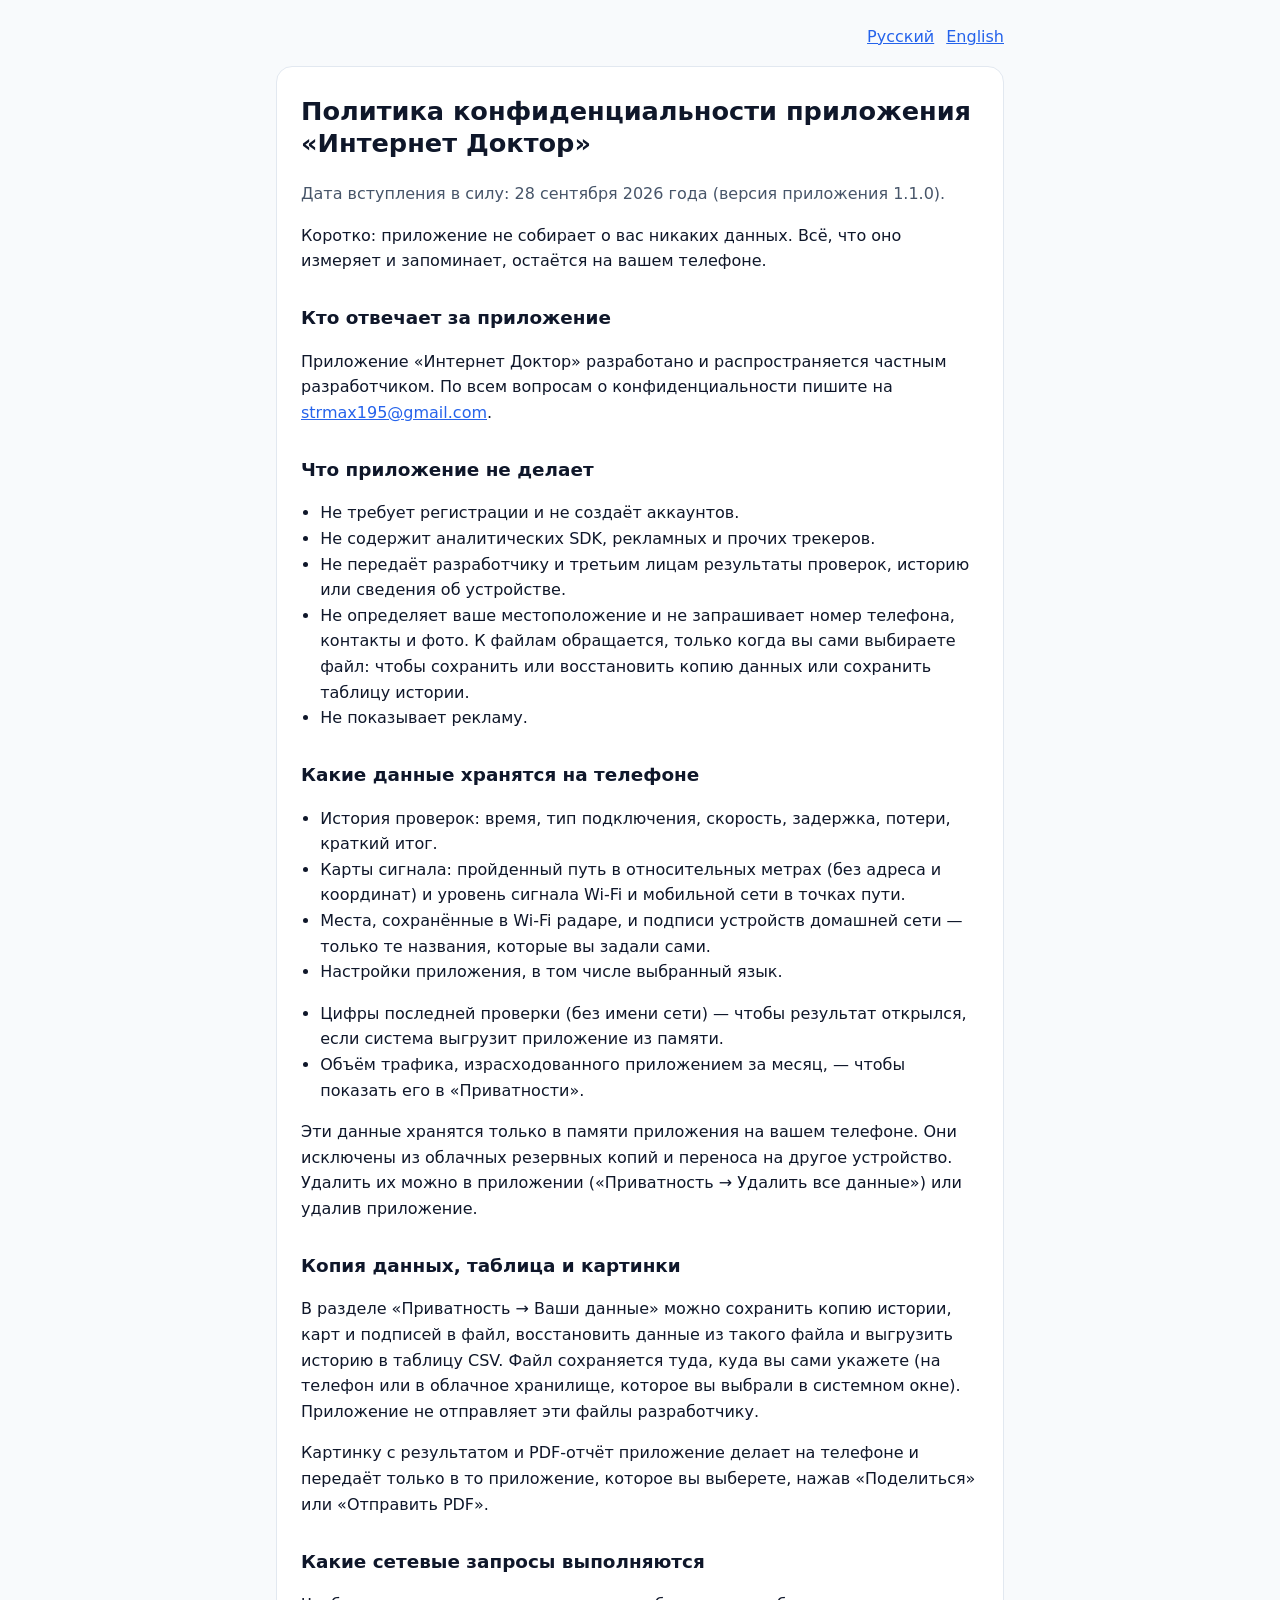
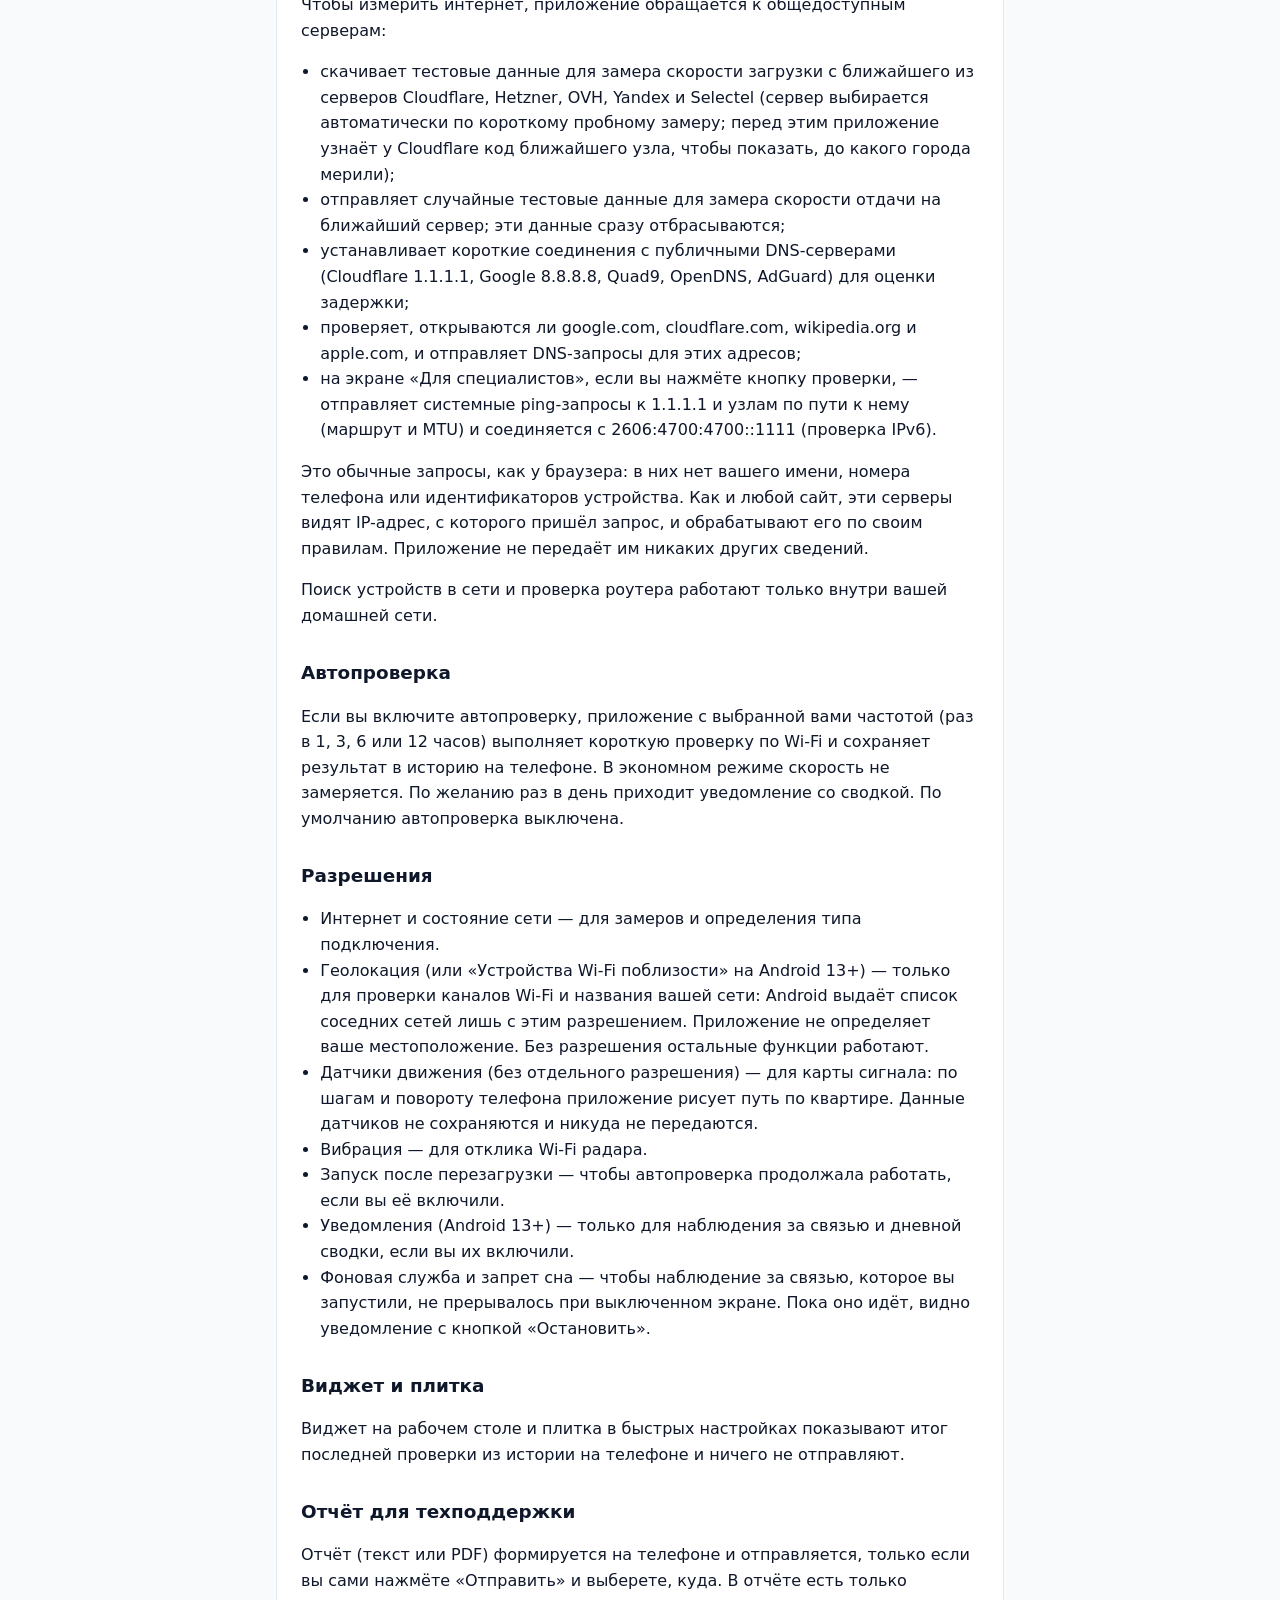
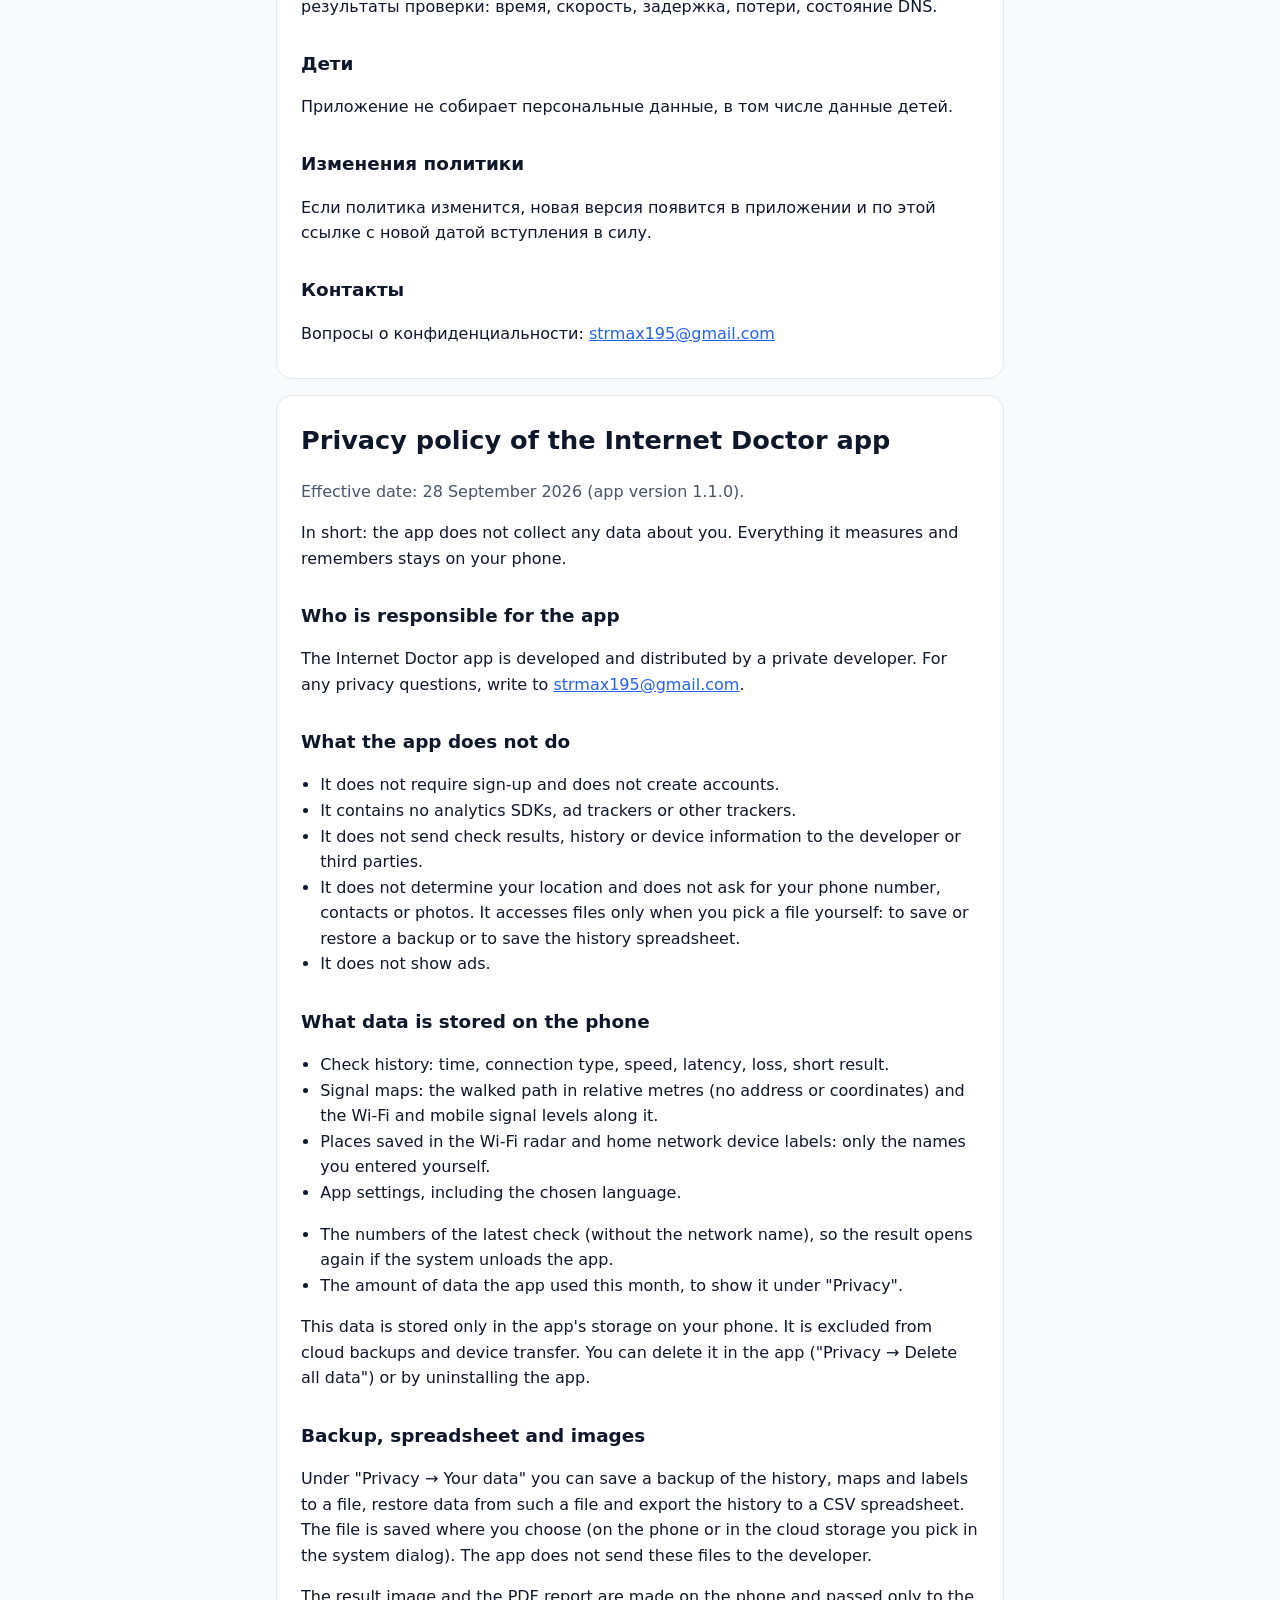
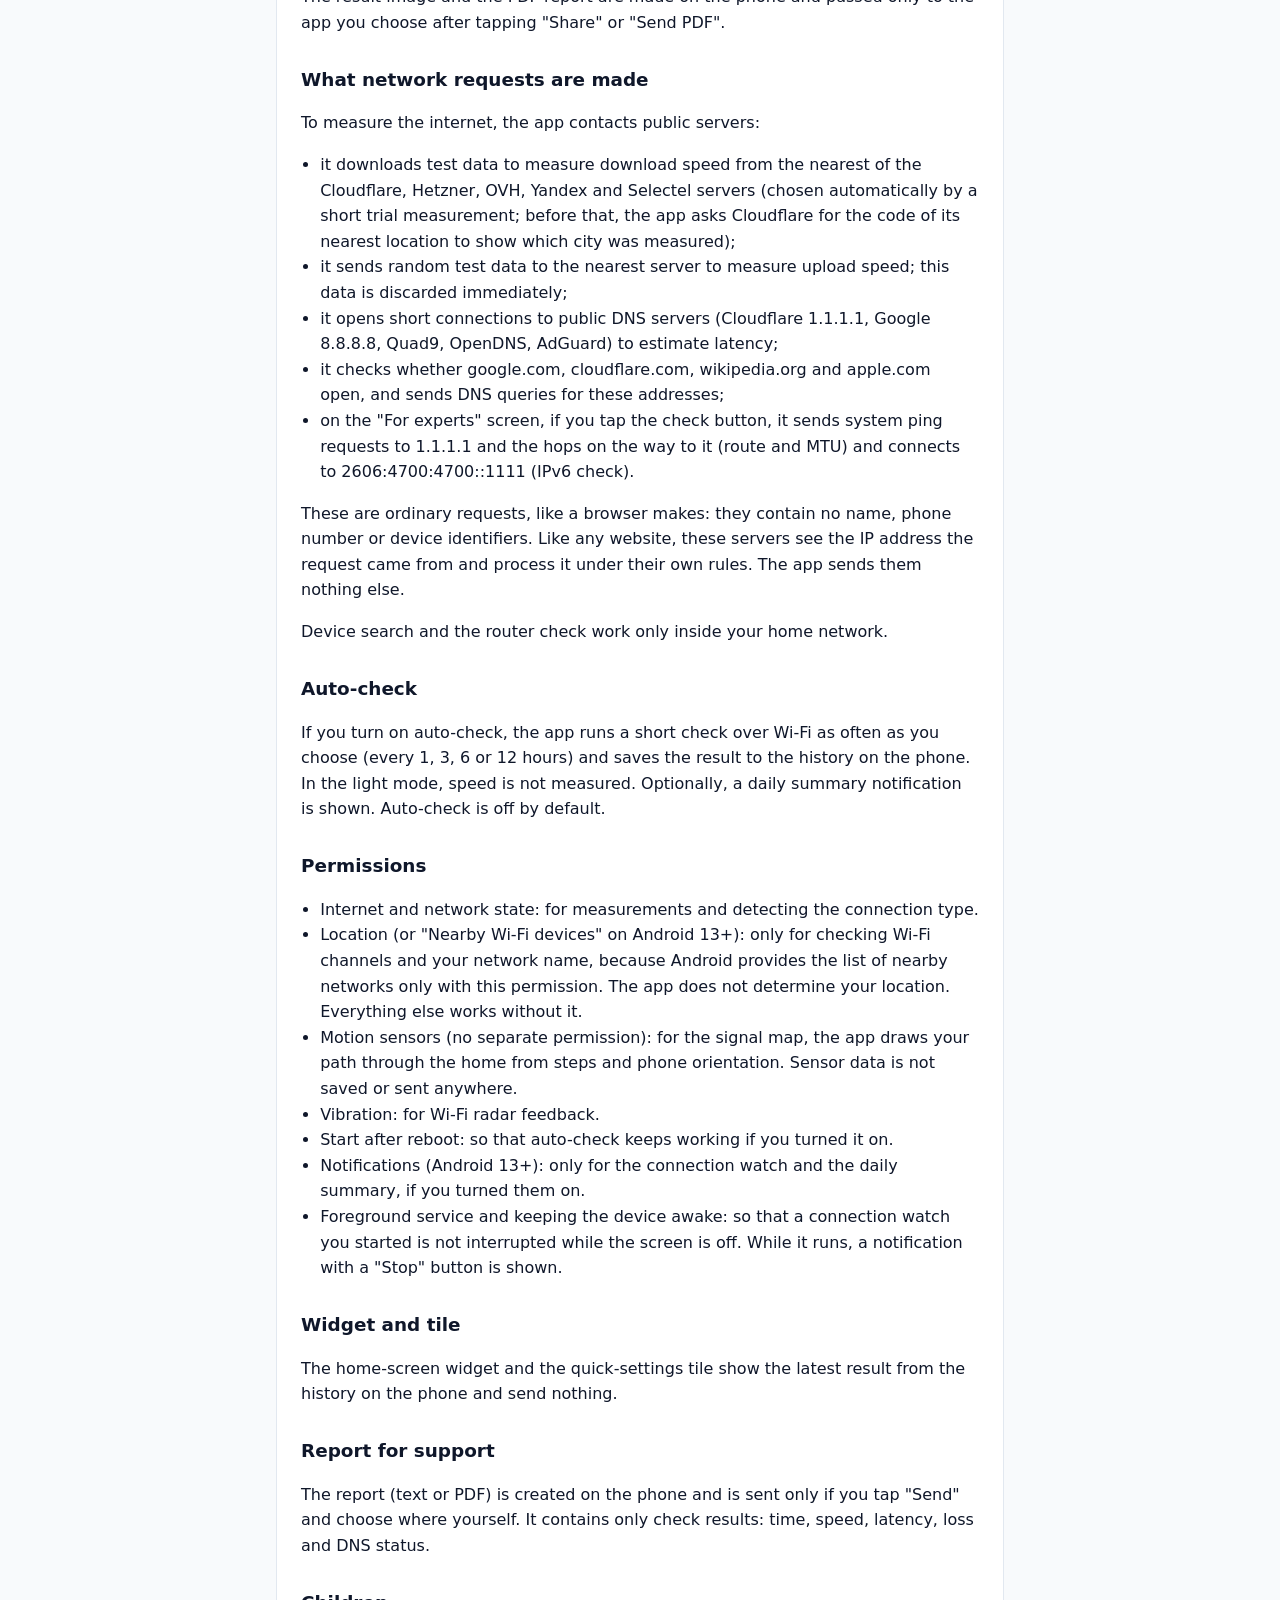
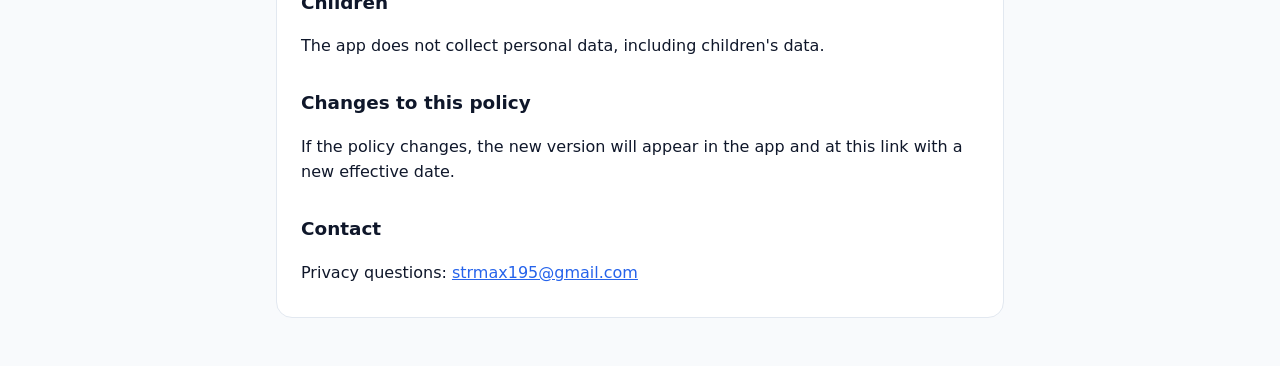
==== commit b2ceb779: "Сайт переехал на /site/, политика остаётся на прежнем адресе без изменений Co-Authored-By: Claude Op" ====
--- a/index.html
+++ b/index.html
@@ -2,336 +2,153 @@
 <html lang="ru">
 <head>
 <meta charset="utf-8">
-<meta name="viewport" content="width=device-width, initial-scale=1, viewport-fit=cover">
-<title>Интернет Доктор — найдёт, почему тормозит интернет</title>
-<meta name="description" content="Приложение для Android: одна кнопка, и через 20 секунд понятно, в чём дело — Wi‑Fi, роутер или провайдер. И что сделать. Без регистрации, рекламы и трекеров.">
-<meta name="theme-color" content="#f6f8fc" media="(prefers-color-scheme: light)">
-<meta name="theme-color" content="#0a1020" media="(prefers-color-scheme: dark)">
-<link rel="canonical" href="https://strmax195-hue.github.io/internet-doctor-privacy/">
-<link rel="alternate" hreflang="ru" href="https://strmax195-hue.github.io/internet-doctor-privacy/">
-<link rel="alternate" hreflang="en" href="https://strmax195-hue.github.io/internet-doctor-privacy/en/">
-<link rel="alternate" hreflang="x-default" href="https://strmax195-hue.github.io/internet-doctor-privacy/en/">
-<meta property="og:type" content="website">
-<meta property="og:title" content="Интернет Доктор — найдёт, почему тормозит интернет">
-<meta property="og:description" content="Приложение для Android: одна кнопка, и через 20 секунд понятно, в чём дело — Wi‑Fi, роутер или провайдер. И что сделать. Без регистрации, рекламы и трекеров.">
-<meta property="og:url" content="https://strmax195-hue.github.io/internet-doctor-privacy/">
-<meta property="og:image" content="https://strmax195-hue.github.io/internet-doctor-privacy/assets/img/og-ru.jpg">
-<meta property="og:image:width" content="1200">
-<meta property="og:image:height" content="630">
-<meta property="og:locale" content="ru_RU">
-<meta name="twitter:card" content="summary_large_image">
-<link rel="icon" href="./assets/img/icon.svg" type="image/svg+xml">
-<link rel="icon" href="./assets/img/icon-192.png" type="image/png" sizes="192x192">
-<link rel="apple-touch-icon" href="./assets/img/apple-touch-icon.png">
-<link rel="stylesheet" href="./assets/site.css?v=1.3">
-<script type="application/ld+json">{"@context": "https://schema.org", "@type": "SoftwareApplication", "name": "Интернет Доктор", "operatingSystem": "Android 8.0+", "applicationCategory": "UtilitiesApplication", "description": "Приложение для Android: одна кнопка, и через 20 секунд понятно, в чём дело — Wi‑Fi, роутер или провайдер. И что сделать. Без регистрации, рекламы и трекеров.", "softwareVersion": "1.3.0", "offers": {"@type": "Offer", "price": "0", "priceCurrency": "USD"}, "url": "https://strmax195-hue.github.io/internet-doctor-privacy/", "image": "https://strmax195-hue.github.io/internet-doctor-privacy/assets/img/og-ru.jpg", "inLanguage": "ru"}</script>
+<meta name="viewport" content="width=device-width, initial-scale=1">
+<title>Интернет Доктор — политика конфиденциальности / Internet Doctor — privacy policy</title>
+<style>
+:root { --bg:#f8fafc; --card:#fff; --text:#0f172a; --muted:#475569; --accent:#2563eb; --line:#e2e8f0; }
+@media (prefers-color-scheme: dark) { :root { --bg:#0b1220; --card:#111a2e; --text:#e2e8f0; --muted:#94a3b8; --accent:#60a5fa; --line:#1e293b; } }
+* { box-sizing:border-box; }
+body { margin:0; background:var(--bg); color:var(--text); font:16px/1.6 system-ui,-apple-system,"Segoe UI",Roboto,sans-serif; }
+main { max-width:760px; margin:0 auto; padding:24px 16px 48px; }
+nav { display:flex; gap:12px; justify-content:flex-end; margin-bottom:8px; }
+nav a, a { color:var(--accent); }
+section { background:var(--card); border:1px solid var(--line); border-radius:16px; padding:8px 24px 16px; margin-top:16px; }
+h1 { font-size:1.6rem; line-height:1.25; }
+h2 { font-size:1.15rem; margin-top:1.6em; }
+p, li { color:var(--text); }
+section > p:nth-of-type(1) { color:var(--muted); }
+ul { padding-left:1.2em; }
+</style>
 </head>
-<body data-lang="ru" data-other="en/" data-suggest="This site is also in English" data-suggest-btn="Open">
-<a class="skip" href="#main">К содержанию</a>
-<svg width="0" height="0" class="sprite" aria-hidden="true">
-  <symbol id="i-phone" viewBox="0 0 24 24"><rect x="6" y="2.5" width="12" height="19" rx="2.5"/><path d="M10.5 18.5h3"/></symbol>
-  <symbol id="i-wifi" viewBox="0 0 24 24"><path d="M2.5 9a14 14 0 0 1 19 0"/><path d="M5.5 12.5a9.5 9.5 0 0 1 13 0"/><path d="M8.7 15.9a5 5 0 0 1 6.6 0"/><circle cx="12" cy="19.3" r="1.1" fill="currentColor" stroke="none"/></symbol>
-  <symbol id="i-router" viewBox="0 0 24 24"><rect x="3" y="13" width="18" height="7" rx="2"/><path d="M7 16.5h.01M10.5 16.5h.01"/><path d="M8 9.5a5.5 5.5 0 0 1 8 0"/><path d="M5.5 7a9 9 0 0 1 13 0"/><path d="M12 13v-2"/></symbol>
-  <symbol id="i-dns" viewBox="0 0 24 24"><path d="M5 4.5h11a3 3 0 0 1 3 3v12H8a3 3 0 0 1-3-3z"/><path d="M5 16.5a3 3 0 0 1 3-3h11"/><path d="M9 8h6"/></symbol>
-  <symbol id="i-isp" viewBox="0 0 24 24"><path d="M12 10v11"/><path d="M8.5 21h7"/><path d="M12 10l-3.5 11M12 10l3.5 11"/><path d="M8.2 6.2a5.3 5.3 0 0 0 0 7.6M15.8 6.2a5.3 5.3 0 0 1 0 7.6"/><path d="M5.3 3.4a9.4 9.4 0 0 0 0 13.2M18.7 3.4a9.4 9.4 0 0 1 0 13.2"/><circle cx="12" cy="10" r="1.3" fill="currentColor" stroke="none"/></symbol>
-  <symbol id="i-globe" viewBox="0 0 24 24"><circle cx="12" cy="12" r="9"/><path d="M3 12h18"/><path d="M12 3a14 14 0 0 1 0 18a14 14 0 0 1 0-18z"/></symbol>
-  <symbol id="i-check" viewBox="0 0 24 24"><path d="M5 12.5l4.2 4.2L19 7"/></symbol>
-  <symbol id="i-alert" viewBox="0 0 24 24"><path d="M12 6v7.5"/><circle cx="12" cy="17.8" r="1.2" fill="currentColor" stroke="none"/></symbol>
-  <symbol id="i-x" viewBox="0 0 24 24"><path d="M7 7l10 10M17 7L7 17"/></symbol>
-  <symbol id="i-dash" viewBox="0 0 24 24"><path d="M7.5 12h9"/></symbol>
-  <symbol id="i-pin" viewBox="0 0 24 24"><path d="M12 21s-6.5-6-6.5-11a6.5 6.5 0 0 1 13 0c0 5-6.5 11-6.5 11z"/><circle cx="12" cy="10" r="2.4"/></symbol>
-  <symbol id="i-shield" viewBox="0 0 24 24"><path d="M12 3l7.5 3v5.5c0 4.6-3.1 8.3-7.5 9.5c-4.4-1.2-7.5-4.9-7.5-9.5V6z"/></symbol>
-  <symbol id="i-shield-check" viewBox="0 0 24 24"><path d="M12 3l7.5 3v5.5c0 4.6-3.1 8.3-7.5 9.5c-4.4-1.2-7.5-4.9-7.5-9.5V6z"/><path d="M8.6 12.2l2.4 2.4l4.4-4.6"/></symbol>
-  <symbol id="i-proof" viewBox="0 0 24 24"><circle cx="10.5" cy="10.5" r="6"/><path d="M15 15l5.5 5.5"/><path d="M8 10.6l1.8 1.8l3.2-3.4"/></symbol>
-  <symbol id="i-help" viewBox="0 0 24 24"><circle cx="12" cy="12" r="9"/><path d="M9.6 9.4a2.5 2.5 0 0 1 4.8.9c0 1.7-2.4 2.1-2.4 3.7"/><circle cx="12" cy="17.2" r="1" fill="currentColor" stroke="none"/></symbol>
-  <symbol id="i-radar" viewBox="0 0 24 24"><circle cx="12" cy="12" r="9"/><circle cx="12" cy="12" r="5"/><path d="M12 12l6.4-6.4"/><circle cx="12" cy="12" r="1.2" fill="currentColor" stroke="none"/></symbol>
-  <symbol id="i-channels" viewBox="0 0 24 24"><path d="M3 19c2-9 4-9 6 0"/><path d="M8 19c2.5-12 5.5-12 8 0"/><path d="M15 19c2-8 4-8 6 0"/><path d="M2.5 19.5h19"/></symbol>
-  <symbol id="i-pulse" viewBox="0 0 24 24"><path d="M3 12h4l2.5-6l5 12l2.5-6h4"/></symbol>
-  <symbol id="i-devices" viewBox="0 0 24 24"><rect x="2.5" y="5" width="13" height="9.5" rx="1.5"/><path d="M6 18h6"/><rect x="17" y="8" width="4.5" height="10" rx="1.2"/></symbol>
-  <symbol id="i-refresh" viewBox="0 0 24 24"><path d="M20 11.5A8 8 0 0 0 5.6 7.2"/><path d="M5 3.5v4h4"/><path d="M4 12.5a8 8 0 0 0 14.4 4.3"/><path d="M19 20.5v-4h-4"/></symbol>
-  <symbol id="i-swap" viewBox="0 0 24 24"><path d="M4 8h14l-3.5-3.5"/><path d="M20 16H6l3.5 3.5"/></symbol>
-  <symbol id="i-bell" viewBox="0 0 24 24"><path d="M6 16.5V11a6 6 0 0 1 12 0v5.5l1.5 1.5h-15z"/><path d="M10 20.5a2 2 0 0 0 4 0"/></symbol>
-  <symbol id="i-widget" viewBox="0 0 24 24"><rect x="3.5" y="3.5" width="7" height="7" rx="2"/><rect x="13.5" y="3.5" width="7" height="7" rx="2"/><rect x="3.5" y="13.5" width="17" height="7" rx="2"/></symbol>
-  <symbol id="i-terminal" viewBox="0 0 24 24"><rect x="2.5" y="4" width="19" height="16" rx="2.5"/><path d="M6.5 9.5l3 2.5l-3 2.5M12 15h5"/></symbol>
-  <symbol id="i-lang" viewBox="0 0 24 24"><path d="M4 5.5h9M8.5 3.5v2M6 5.5c.7 3.4 3 6 6 7.5M11 5.5c-.8 4-3.3 7-7 8.5"/><path d="M12.5 20.5l4-10l4 10M14 17h5"/></symbol>
-  <symbol id="i-user-off" viewBox="0 0 24 24"><circle cx="12" cy="8" r="3.8"/><path d="M4.5 20.5a7.5 7.5 0 0 1 11.6-6.3"/><path d="M17 16l4 4M21 16l-4 4"/></symbol>
-  <symbol id="i-eye-off" viewBox="0 0 24 24"><path d="M3 3l18 18"/><path d="M10.6 5.6A9.7 9.7 0 0 1 12 5.5c5.5 0 9 6.5 9 6.5a17 17 0 0 1-2.6 3.4M6.3 7.3C4.2 8.8 3 12 3 12s3.5 6.5 9 6.5a8.6 8.6 0 0 0 4.2-1.1"/><path d="M9.9 10a3 3 0 0 0 4.1 4.1"/></symbol>
-  <symbol id="i-device" viewBox="0 0 24 24"><rect x="6" y="2.5" width="12" height="19" rx="2.5"/><path d="M9.5 12l1.8 1.8L14.7 10"/></symbol>
-  <symbol id="i-cloud-off" viewBox="0 0 24 24"><path d="M3 3l18 18"/><path d="M8.5 6.6A6 6 0 0 1 17.6 10a4 4 0 0 1 3 5.6M17 18.5H7a4.5 4.5 0 0 1-1.4-8.8"/></symbol>
-  <symbol id="i-trash" viewBox="0 0 24 24"><path d="M4 6.5h16M9.5 6.5V4h5v2.5M6.5 6.5l.9 13.5h9.2l.9-13.5"/></symbol>
-  <symbol id="i-download" viewBox="0 0 24 24"><path d="M12 3.5v12M7 11l5 5l5-5"/><path d="M4.5 20.5h15"/></symbol>
-  <symbol id="i-arrow" viewBox="0 0 24 24"><path d="M5 12h14M13 6l6 6l-6 6"/></symbol>
-  <symbol id="i-chevron" viewBox="0 0 24 24"><path d="M9 6l6 6l-6 6"/></symbol>
-  <symbol id="i-play" viewBox="0 0 24 24"><path d="M20 12a8 8 0 1 1-2.3-5.6"/><path d="M20 4.5v4h-4"/></symbol>
-  <symbol id="i-spark" viewBox="0 0 24 24"><path d="M12 3l1.8 5.2L19 10l-5.2 1.8L12 17l-1.8-5.2L5 10l5.2-1.8z"/></symbol>
-  <symbol id="i-menu" viewBox="0 0 24 24"><path d="M4 7h16M4 12h16M4 17h16"/></symbol>
-</svg>
-
-<header class="top" id="top">
-  <div class="wrap top-in">
-    <a class="brand" href="./" aria-label="Интернет Доктор">
-      <img src="./assets/img/icon.svg" width="34" height="34" alt="">
-      <span>Интернет Доктор</span>
-    </a>
-    <nav class="nav" aria-label="Меню">
-      <a href="#how">Как работает</a>
-      <a href="#features">Возможности</a>
-      <a href="#safety">Безопасность</a>
-      <a href="#privacy">Приватность</a>
-      <a href="#faq">Вопросы</a>
-    </nav>
-    <div class="top-act">
-      <a class="lang" href="en/" hreflang="en" lang="en" title="English" data-lang="en"><svg><use href="#i-globe"/></svg>EN</a>
-      <a class="btn btn-sm" href="#get">Скачать</a>
-    </div>
-  </div>
-</header>
-
-<main id="main">
-
-<section class="hero">
-  <div class="hero-bg" aria-hidden="true"><i></i><i></i><i></i><i></i></div>
-  <div class="wrap hero-in">
-    <div class="hero-copy">
-      <a class="pill pill-new reveal" href="#safety"><svg><use href="#i-spark"/></svg>Новое в 1.3 — «Безопасна ли эта сеть?»<svg class="chev"><use href="#i-chevron"/></svg></a>
-      <h1 class="reveal">Найдёт, почему <span class="grad">тормозит интернет</span></h1>
-      <p class="lead reveal">Одна кнопка — и через 20 секунд понятный ответ: дело в Wi‑Fi, в роутере или у провайдера. И что с этим сделать, по шагам.</p>
-      <div class="stores reveal" id="get">
-        <a class="store" href="https://www.rustore.ru/catalog/app/builtbysolo.internetdoctor" rel="noopener"><span class="store-ico store-ru" aria-hidden="true">R</span><span><small>Скачать в</small>RuStore</span></a><a class="store" href="https://play.google.com/store/apps/details?id=builtbysolo.internetdoctor" rel="noopener"><span class="store-ico store-gp" aria-hidden="true"><svg><use href="#i-download"/></svg></span><span><small>Доступно в</small>Google Play</span></a>
-      </div>
-      <p class="note reveal">Бесплатно · Android 8 и новее · меньше 2 МБ</p>
-      <ul class="chips reveal">
-        <li><svg><use href="#i-user-off"/></svg>Без регистрации</li>
-        <li><svg><use href="#i-eye-off"/></svg>Без рекламы</li>
-        <li><svg><use href="#i-device"/></svg>Всё на телефоне</li>
-      </ul>
-    </div>
-    <div class="hero-art reveal">
-      <div class="phone phone-hero">
-        <img src="./assets/img/result-ru.webp" width="760" height="1340" alt="Экран результата: «Wi‑Fi слабый, проблема внутри домашней сети», ниже скорость, задержка и стабильность" fetchpriority="high">
-      </div>
-      <div class="float float-1"><span class="dot ok"></span><div><b>Задержка 63 мс</b><small>хорошо</small></div></div>
-      <div class="float float-2"><span class="ico"><svg><use href="#i-pin"/></svg></span><div><b>Провайдер в порядке</b><small>проблема дома</small></div></div>
-    </div>
-  </div>
+<body>
+<main>
+<nav><a href="#ru">Русский</a><a href="#en">English</a></nav>
+<section id="ru" lang="ru">
+<h1>Политика конфиденциальности приложения «Интернет Доктор»</h1>
+<p>Дата вступления в силу: 28 сентября 2026 года (версия приложения 1.1.0).</p>
+<p>Коротко: приложение не собирает о вас никаких данных. Всё, что оно измеряет и запоминает, остаётся на вашем телефоне.</p>
+<h2>Кто отвечает за приложение</h2>
+<p>Приложение «Интернет Доктор» разработано и распространяется частным разработчиком. По всем вопросам о конфиденциальности пишите на <a href="mailto:strmax195@gmail.com">strmax195@gmail.com</a>.</p>
+<h2>Что приложение не делает</h2>
+<ul>
+<li>Не требует регистрации и не создаёт аккаунтов.</li>
+<li>Не содержит аналитических SDK, рекламных и прочих трекеров.</li>
+<li>Не передаёт разработчику и третьим лицам результаты проверок, историю или сведения об устройстве.</li>
+<li>Не определяет ваше местоположение и не запрашивает номер телефона, контакты и фото. К файлам обращается, только когда вы сами выбираете файл: чтобы сохранить или восстановить копию данных или сохранить таблицу истории.</li>
+<li>Не показывает рекламу.</li>
+</ul>
+<h2>Какие данные хранятся на телефоне</h2>
+<ul>
+<li>История проверок: время, тип подключения, скорость, задержка, потери, краткий итог.</li>
+<li>Карты сигнала: пройденный путь в относительных метрах (без адреса и координат) и уровень сигнала Wi-Fi и мобильной сети в точках пути.</li>
+<li>Места, сохранённые в Wi-Fi радаре, и подписи устройств домашней сети — только те названия, которые вы задали сами.</li>
+<li>Настройки приложения, в том числе выбранный язык.</li>
+</ul>
+<ul>
+<li>Цифры последней проверки (без имени сети) — чтобы результат открылся, если система выгрузит приложение из памяти.</li>
+<li>Объём трафика, израсходованного приложением за месяц, — чтобы показать его в «Приватности».</li>
+</ul>
+<p>Эти данные хранятся только в памяти приложения на вашем телефоне. Они исключены из облачных резервных копий и переноса на другое устройство. Удалить их можно в приложении («Приватность → Удалить все данные») или удалив приложение.</p>
+<h2>Копия данных, таблица и картинки</h2>
+<p>В разделе «Приватность → Ваши данные» можно сохранить копию истории, карт и подписей в файл, восстановить данные из такого файла и выгрузить историю в таблицу CSV. Файл сохраняется туда, куда вы сами укажете (на телефон или в облачное хранилище, которое вы выбрали в системном окне). Приложение не отправляет эти файлы разработчику.</p>
+<p>Картинку с результатом и PDF-отчёт приложение делает на телефоне и передаёт только в то приложение, которое вы выберете, нажав «Поделиться» или «Отправить PDF».</p>
+<h2>Какие сетевые запросы выполняются</h2>
+<p>Чтобы измерить интернет, приложение обращается к общедоступным серверам:</p>
+<ul>
+<li>скачивает тестовые данные для замера скорости загрузки с ближайшего из серверов Cloudflare, Hetzner, OVH, Yandex и Selectel (сервер выбирается автоматически по короткому пробному замеру; перед этим приложение узнаёт у Cloudflare код ближайшего узла, чтобы показать, до какого города мерили);</li>
+<li>отправляет случайные тестовые данные для замера скорости отдачи на ближайший сервер; эти данные сразу отбрасываются;</li>
+<li>устанавливает короткие соединения с публичными DNS-серверами (Cloudflare 1.1.1.1, Google 8.8.8.8, Quad9, OpenDNS, AdGuard) для оценки задержки;</li>
+<li>проверяет, открываются ли google.com, cloudflare.com, wikipedia.org и apple.com, и отправляет DNS-запросы для этих адресов;</li>
+<li>на экране «Для специалистов», если вы нажмёте кнопку проверки, — отправляет системные ping-запросы к 1.1.1.1 и узлам по пути к нему (маршрут и MTU) и соединяется с 2606:4700:4700::1111 (проверка IPv6).</li>
+</ul>
+<p>Это обычные запросы, как у браузера: в них нет вашего имени, номера телефона или идентификаторов устройства. Как и любой сайт, эти серверы видят IP-адрес, с которого пришёл запрос, и обрабатывают его по своим правилам. Приложение не передаёт им никаких других сведений.</p>
+<p>Поиск устройств в сети и проверка роутера работают только внутри вашей домашней сети.</p>
+<h2>Автопроверка</h2>
+<p>Если вы включите автопроверку, приложение с выбранной вами частотой (раз в 1, 3, 6 или 12 часов) выполняет короткую проверку по Wi-Fi и сохраняет результат в историю на телефоне. В экономном режиме скорость не замеряется. По желанию раз в день приходит уведомление со сводкой. По умолчанию автопроверка выключена.</p>
+<h2>Разрешения</h2>
+<ul>
+<li>Интернет и состояние сети — для замеров и определения типа подключения.</li>
+<li>Геолокация (или «Устройства Wi-Fi поблизости» на Android 13+) — только для проверки каналов Wi-Fi и названия вашей сети: Android выдаёт список соседних сетей лишь с этим разрешением. Приложение не определяет ваше местоположение. Без разрешения остальные функции работают.</li>
+<li>Датчики движения (без отдельного разрешения) — для карты сигнала: по шагам и повороту телефона приложение рисует путь по квартире. Данные датчиков не сохраняются и никуда не передаются.</li>
+<li>Вибрация — для отклика Wi-Fi радара.</li>
+<li>Запуск после перезагрузки — чтобы автопроверка продолжала работать, если вы её включили.</li>
+<li>Уведомления (Android 13+) — только для наблюдения за связью и дневной сводки, если вы их включили.</li>
+<li>Фоновая служба и запрет сна — чтобы наблюдение за связью, которое вы запустили, не прерывалось при выключенном экране. Пока оно идёт, видно уведомление с кнопкой «Остановить».</li>
+</ul>
+<h2>Виджет и плитка</h2>
+<p>Виджет на рабочем столе и плитка в быстрых настройках показывают итог последней проверки из истории на телефоне и ничего не отправляют.</p>
+<h2>Отчёт для техподдержки</h2>
+<p>Отчёт (текст или PDF) формируется на телефоне и отправляется, только если вы сами нажмёте «Отправить» и выберете, куда. В отчёте есть только результаты проверки: время, скорость, задержка, потери, состояние DNS.</p>
+<h2>Дети</h2>
+<p>Приложение не собирает персональные данные, в том числе данные детей.</p>
+<h2>Изменения политики</h2>
+<p>Если политика изменится, новая версия появится в приложении и по этой ссылке с новой датой вступления в силу.</p>
+<h2>Контакты</h2>
+<p>Вопросы о конфиденциальности: <a href="mailto:strmax195@gmail.com">strmax195@gmail.com</a></p>
 </section>
-
-<section class="how" id="how">
-  <div class="wrap">
-    <div class="head center">
-      <p class="kicker">Как он думает</p>
-      <h2>Проверяет всю цепочку и находит слабое звено</h2>
-      <p class="lead">Телефон, Wi‑Fi, роутер, DNS, провайдер, интернет. Приложение проходит их по очереди и показывает, где именно сбой. Выберите ситуацию:</p>
-    </div>
-    <div class="demo" id="demo" data-todo="Что сделать" data-enough="Хватит ли интернета" data-demo="{&quot;wifi&quot;: {&quot;nodes&quot;: &quot;ok warn ok ok ok ok&quot;, &quot;tone&quot;: &quot;warn&quot;, &quot;eyebrow&quot;: &quot;Есть замечание&quot;, &quot;title&quot;: &quot;Wi‑Fi слабый&quot;, &quot;text&quot;: &quot;Интернет от провайдера работает нормально. Скорость падает из-за качества сигнала между телефоном и роутером.&quot;, &quot;where&quot;: &quot;Проблема внутри домашней сети&quot;, &quot;steps&quot;: [&quot;Подойдите ближе к роутеру&quot;, &quot;Переставьте роутер выше и ближе к центру квартиры — не на пол, не в шкаф и не за телевизор&quot;, &quot;Найдите места со слабым сигналом на «Карте сигнала»&quot;]}, &quot;isp&quot;: {&quot;nodes&quot;: &quot;ok ok ok na bad na&quot;, &quot;tone&quot;: &quot;bad&quot;, &quot;eyebrow&quot;: &quot;Проблема найдена&quot;, &quot;title&quot;: &quot;Похоже на проблему провайдера&quot;, &quot;text&quot;: &quot;Wi‑Fi соединение с роутером стабильное, но доступа во внешний интернет нет. Значит, обрыв где-то между роутером и провайдером.&quot;, &quot;where&quot;: &quot;Проблема не в телефоне и не в Wi‑Fi&quot;, &quot;steps&quot;: [&quot;Перезагрузите роутер — иногда он теряет связь с провайдером&quot;, &quot;Проверьте баланс в личном кабинете провайдера&quot;, &quot;Позвоните провайдеру и отправьте отчёт из приложения — там все нужные данные&quot;]}, &quot;dns&quot;: {&quot;nodes&quot;: &quot;ok ok ok bad ok ok&quot;, &quot;tone&quot;: &quot;bad&quot;, &quot;eyebrow&quot;: &quot;Проблема найдена&quot;, &quot;title&quot;: &quot;Похоже, проблема с DNS&quot;, &quot;text&quot;: &quot;Интернет есть, но телефон не может узнать адреса сайтов — поэтому они не открываются.&quot;, &quot;where&quot;: &quot;Проблема не в телефоне и не в Wi‑Fi&quot;, &quot;steps&quot;: [&quot;Перезагрузите роутер&quot;, &quot;В настройках телефона включите «Частный DNS» и укажите адрес надёжного DNS-сервера&quot;, &quot;Если не помогло — сообщите провайдеру, что не работает DNS&quot;]}, &quot;ok&quot;: {&quot;nodes&quot;: &quot;ok ok ok ok ok ok&quot;, &quot;tone&quot;: &quot;ok&quot;, &quot;eyebrow&quot;: &quot;Всё в порядке&quot;, &quot;title&quot;: &quot;Интернет работает отлично&quot;, &quot;text&quot;: &quot;Загрузка 87 Мбит/с, задержка 25 мс, потерь нет.&quot;, &quot;where&quot;: &quot;&quot;, &quot;enough&quot;: [&quot;Видеозвонки — связь отличная&quot;, &quot;Онлайн-игры — отлично&quot;, &quot;Видео 4K — подходит&quot;]}}">
-      <div class="tabs" role="tablist">
-        <button role="tab" aria-selected="true" data-sc="wifi">Слабый Wi‑Fi</button>
-        <button role="tab" aria-selected="false" data-sc="isp">Сбой у провайдера</button>
-        <button role="tab" aria-selected="false" data-sc="dns">Сайты не открываются</button>
-        <button role="tab" aria-selected="false" data-sc="ok">Всё отлично</button>
-      </div>
-      <div class="demo-card">
-        <ol class="chain" aria-hidden="true">
-          <li data-n="0"><span class="node"><svg><use href="#i-phone"/></svg><em class="badge"></em></span><span class="lbl">Телефон</span></li>
-          <li data-n="1"><span class="node"><svg><use href="#i-wifi"/></svg><em class="badge"></em></span><span class="lbl">Wi‑Fi</span></li>
-          <li data-n="2"><span class="node"><svg><use href="#i-router"/></svg><em class="badge"></em></span><span class="lbl">Роутер</span></li>
-          <li data-n="3"><span class="node"><svg><use href="#i-dns"/></svg><em class="badge"></em></span><span class="lbl">DNS</span></li>
-          <li data-n="4"><span class="node"><svg><use href="#i-isp"/></svg><em class="badge"></em></span><span class="lbl">Провайдер</span></li>
-          <li data-n="5"><span class="node"><svg><use href="#i-globe"/></svg><em class="badge"></em></span><span class="lbl">Интернет</span></li>
-        </ol>
-        <div class="verdict" aria-live="polite">
-          <div class="v-wait"><span class="spin"></span>Проверяем…</div>
-          <div class="v-body" hidden>
-            <div class="v-main">
-              <div class="v-top"><span class="v-ico"></span><span class="v-eyebrow"></span></div>
-              <h3 class="v-title"></h3>
-              <p class="v-text"></p>
-              <p class="v-where"><svg><use href="#i-pin"/></svg><span></span></p>
-            </div>
-            <div class="v-side">
-              <p class="v-side-h"></p>
-              <ol class="v-steps"></ol>
-              <button class="replay" type="button"><svg><use href="#i-play"/></svg>Проверить ещё раз</button>
-            </div>
-          </div>
-        </div>
-      </div>
-      <p class="fine center">Не ведётся на случайный хороший результат: задержку меряет до и после теста скорости, а доступ проверяет по нескольким независимым узлам.</p>
-    </div>
-  </div>
+<section id="en" lang="en">
+<h1>Privacy policy of the Internet Doctor app</h1>
+<p>Effective date: 28 September 2026 (app version 1.1.0).</p>
+<p>In short: the app does not collect any data about you. Everything it measures and remembers stays on your phone.</p>
+<h2>Who is responsible for the app</h2>
+<p>The Internet Doctor app is developed and distributed by a private developer. For any privacy questions, write to <a href="mailto:strmax195@gmail.com">strmax195@gmail.com</a>.</p>
+<h2>What the app does not do</h2>
+<ul>
+<li>It does not require sign-up and does not create accounts.</li>
+<li>It contains no analytics SDKs, ad trackers or other trackers.</li>
+<li>It does not send check results, history or device information to the developer or third parties.</li>
+<li>It does not determine your location and does not ask for your phone number, contacts or photos. It accesses files only when you pick a file yourself: to save or restore a backup or to save the history spreadsheet.</li>
+<li>It does not show ads.</li>
+</ul>
+<h2>What data is stored on the phone</h2>
+<ul>
+<li>Check history: time, connection type, speed, latency, loss, short result.</li>
+<li>Signal maps: the walked path in relative metres (no address or coordinates) and the Wi-Fi and mobile signal levels along it.</li>
+<li>Places saved in the Wi-Fi radar and home network device labels: only the names you entered yourself.</li>
+<li>App settings, including the chosen language.</li>
+</ul>
+<ul>
+<li>The numbers of the latest check (without the network name), so the result opens again if the system unloads the app.</li>
+<li>The amount of data the app used this month, to show it under "Privacy".</li>
+</ul>
+<p>This data is stored only in the app's storage on your phone. It is excluded from cloud backups and device transfer. You can delete it in the app ("Privacy → Delete all data") or by uninstalling the app.</p>
+<h2>Backup, spreadsheet and images</h2>
+<p>Under "Privacy → Your data" you can save a backup of the history, maps and labels to a file, restore data from such a file and export the history to a CSV spreadsheet. The file is saved where you choose (on the phone or in the cloud storage you pick in the system dialog). The app does not send these files to the developer.</p>
+<p>The result image and the PDF report are made on the phone and passed only to the app you choose after tapping "Share" or "Send PDF".</p>
+<h2>What network requests are made</h2>
+<p>To measure the internet, the app contacts public servers:</p>
+<ul>
+<li>it downloads test data to measure download speed from the nearest of the Cloudflare, Hetzner, OVH, Yandex and Selectel servers (chosen automatically by a short trial measurement; before that, the app asks Cloudflare for the code of its nearest location to show which city was measured);</li>
+<li>it sends random test data to the nearest server to measure upload speed; this data is discarded immediately;</li>
+<li>it opens short connections to public DNS servers (Cloudflare 1.1.1.1, Google 8.8.8.8, Quad9, OpenDNS, AdGuard) to estimate latency;</li>
+<li>it checks whether google.com, cloudflare.com, wikipedia.org and apple.com open, and sends DNS queries for these addresses;</li>
+<li>on the "For experts" screen, if you tap the check button, it sends system ping requests to 1.1.1.1 and the hops on the way to it (route and MTU) and connects to 2606:4700:4700::1111 (IPv6 check).</li>
+</ul>
+<p>These are ordinary requests, like a browser makes: they contain no name, phone number or device identifiers. Like any website, these servers see the IP address the request came from and process it under their own rules. The app sends them nothing else.</p>
+<p>Device search and the router check work only inside your home network.</p>
+<h2>Auto-check</h2>
+<p>If you turn on auto-check, the app runs a short check over Wi-Fi as often as you choose (every 1, 3, 6 or 12 hours) and saves the result to the history on the phone. In the light mode, speed is not measured. Optionally, a daily summary notification is shown. Auto-check is off by default.</p>
+<h2>Permissions</h2>
+<ul>
+<li>Internet and network state: for measurements and detecting the connection type.</li>
+<li>Location (or "Nearby Wi-Fi devices" on Android 13+): only for checking Wi-Fi channels and your network name, because Android provides the list of nearby networks only with this permission. The app does not determine your location. Everything else works without it.</li>
+<li>Motion sensors (no separate permission): for the signal map, the app draws your path through the home from steps and phone orientation. Sensor data is not saved or sent anywhere.</li>
+<li>Vibration: for Wi-Fi radar feedback.</li>
+<li>Start after reboot: so that auto-check keeps working if you turned it on.</li>
+<li>Notifications (Android 13+): only for the connection watch and the daily summary, if you turned them on.</li>
+<li>Foreground service and keeping the device awake: so that a connection watch you started is not interrupted while the screen is off. While it runs, a notification with a "Stop" button is shown.</li>
+</ul>
+<h2>Widget and tile</h2>
+<p>The home-screen widget and the quick-settings tile show the latest result from the history on the phone and send nothing.</p>
+<h2>Report for support</h2>
+<p>The report (text or PDF) is created on the phone and is sent only if you tap "Send" and choose where yourself. It contains only check results: time, speed, latency, loss and DNS status.</p>
+<h2>Children</h2>
+<p>The app does not collect personal data, including children's data.</p>
+<h2>Changes to this policy</h2>
+<p>If the policy changes, the new version will appear in the app and at this link with a new effective date.</p>
+<h2>Contact</h2>
+<p>Privacy questions: <a href="mailto:strmax195@gmail.com">strmax195@gmail.com</a></p>
 </section>
-
-<section class="features" id="features">
-  <div class="wrap">
-    <article class="feat reveal">
-      <div class="feat-copy">
-        <p class="kicker">Хватит ли интернета</p>
-        <h2>Не мегабиты, а ответ: потянет или нет</h2>
-        <p class="lead">Скорость загрузки и отдачи, задержка и стабильность — сразу с выводом для того, что вам важно.</p>
-        <ul class="ticks">
-          <li><b>Видеозвонки</b> — будет ли связь без зависаний</li><li><b>Онлайн-игры</b> — не будет ли задержек в игре</li><li><b>Видео в Full HD и 4K</b> — пойдёт ли без буферизации</li><li><b>Сравнение с обычной скоростью</b> — «обычно у вас 87 Мбит/с, сейчас 21»</li>
-        </ul>
-      </div>
-      <div class="feat-art"><div class="phone"><img src="./assets/img/enough-ru.webp" width="760" height="1340" alt="Экран «Хватит ли интернета»: видеозвонки, онлайн-игры и видео 4K с выводами" loading="lazy"></div></div>
-    </article>
-
-    <article class="feat feat-rev reveal">
-      <div class="feat-copy">
-        <p class="kicker">Карта сигнала</p>
-        <h2>Пройдитесь по квартире — карта нарисуется сама</h2>
-        <p class="lead">Не нужно чертить план. Приложение строит путь по шагам и компасу, отмечает, где сигнал хороший, а где его нет, и подсказывает, куда лучше поставить роутер.</p>
-        <ul class="ticks">
-          <li>Wi‑Fi и мобильная сеть на одной карте</li><li>Мёртвые зоны видно сразу</li><li>Совет, куда переставить роутер</li>
-        </ul>
-      </div>
-      <div class="feat-art"><div class="phone"><img src="./assets/img/map-ru.webp" width="760" height="1340" alt="Карта сигнала квартиры: зелёные и красные зоны, отмечено, куда поставить роутер" loading="lazy"></div></div>
-    </article>
-
-    <article class="feat reveal">
-      <div class="feat-copy">
-        <p class="kicker">История</p>
-        <h2>Покажет, когда интернет работает хуже</h2>
-        <p class="lead">Каждая проверка сохраняется на телефоне. Приложение само замечает закономерности: «интернет чаще ухудшается вечером, с 21:00 до 23:00».</p>
-        <ul class="ticks">
-          <li>Автопроверка раз в 1, 3, 6 или 12 часов</li><li>Отдельно для Wi‑Fi и мобильной сети</li><li>Отчёт для техподдержки провайдера одной кнопкой, в том числе в PDF</li>
-        </ul>
-      </div>
-      <div class="feat-art"><div class="phone"><img src="./assets/img/history-ru.webp" width="760" height="1340" alt="История за неделю: интернет чаще ухудшается вечером, с 21:00 до 23:00" loading="lazy"></div></div>
-    </article>
-  </div>
-</section>
-
-<section class="safety" id="safety">
-  <div class="wrap safety-in">
-    <div class="safety-copy reveal">
-      <p class="kicker kicker-new"><svg><use href="#i-spark"/></svg>Новое в 1.3</p>
-      <h2>Можно ли вводить пароли в этом Wi‑Fi?</h2>
-      <p class="lead">В кафе, гостинице, аэропорту или дома. Приложение смотрит, чем защищена сеть, нет ли рядом двойника с тем же именем, не подменяют ли сайты и ответы DNS.</p>
-      <div class="principles">
-        <div><span class="p-ico"><svg><use href="#i-proof"/></svg></span><b>Только доказанное</b><p>Приложение сообщает о проблеме, только когда может её показать. Никаких страшилок «на всякий случай».</p></div>
-        <div><span class="p-ico"><svg><use href="#i-help"/></svg></span><b>Честно о том, чего не знаем</b><p>Если что-то проверить не удалось, так и будет написано, а не «всё хорошо».</p></div>
-        <div><span class="p-ico"><svg><use href="#i-shield"/></svg></span><b>«Ничего не найдено» — не «безопасно»</b><p>Чистый результат значит, что признаков атаки нет. Обещать большего никто честно не может.</p></div>
-      </div>
-    </div>
-    <div class="safety-art reveal" aria-hidden="true">
-      <div class="phone phone-ui">
-        <div class="ui">
-          <div class="ui-status"><span>12:30</span><i></i><span class="ui-sig"><svg><use href="#i-wifi"/></svg></span></div>
-          <div class="ui-bar"><span class="ui-back"><svg><use href="#i-chevron"/></svg></span>Безопасность сети</div>
-          <div class="ui-hero">
-            <div class="ui-row"><span class="ui-circ warn"><svg><use href="#i-alert"/></svg></span><span class="ui-pill">Есть замечания</span></div>
-            <b>У сети есть слабые места</b>
-            <span>Защита WPA2, но включён WPS</span>
-          </div>
-          <p class="ui-h">Что проверили</p>
-          <ul class="ui-list">
-            <li><span class="ui-dot warn"><svg><use href="#i-alert"/></svg></span><div><small>Защита Wi‑Fi</small>WPA2, но включён WPS</div></li>
-            <li><span class="ui-dot ok"><svg><use href="#i-check"/></svg></span><div><small>Похожие сети</small>Двойников с более слабой защитой рядом нет</div></li>
-            <li><span class="ui-dot ok"><svg><use href="#i-check"/></svg></span><div><small>Ответы DNS</small>DNS отвечает честно</div></li>
-            <li><span class="ui-dot ok"><svg><use href="#i-check"/></svg></span><div><small>Подлинность сайтов</small>Сайты доказали, что настоящие</div></li>
-            <li><span class="ui-dot ok"><svg><use href="#i-check"/></svg></span><div><small>Незашифрованные страницы</small>Страницы приходят без изменений</div></li>
-          </ul>
-        </div>
-      </div>
-    </div>
-  </div>
-</section>
-
-<section class="more">
-  <div class="wrap">
-    <div class="head center reveal">
-      <p class="kicker">Все проверки под рукой</p>
-      <h2>И ещё много полезного</h2>
-    </div>
-    <div class="bento">
-      <div class="tile reveal t-wide"><span class="t-ico"><svg><use href="#i-radar"/></svg></span><h3>Wi‑Fi радар</h3><p>Ходите с телефоном — сигнал меняется на глазах. Со звуком и вибрацией «теплее-холоднее».</p><div class="radar" aria-hidden="true"><i></i><i></i><i></i><b></b></div></div>
-      <div class="tile reveal"><span class="t-ico"><svg><use href="#i-channels"/></svg></span><h3>Каналы Wi‑Fi</h3><p>Не мешают ли соседские сети и какой канал свободнее: «Ваш канал перегружен. Попробуйте 11».</p></div>
-      <div class="tile reveal"><span class="t-ico"><svg><use href="#i-pulse"/></svg></span><h3>Наблюдение за связью</h3><p>Работает при выключенном экране и записывает каждый обрыв: «20:17 — потеря связи 12 сек».</p></div>
-      <div class="tile reveal"><span class="t-ico"><svg><use href="#i-devices"/></svg></span><h3>Устройства в сети</h3><p>Сколько устройств сейчас в домашней сети. Можно подписать свои.</p></div>
-      <div class="tile reveal"><span class="t-ico"><svg><use href="#i-refresh"/></svg></span><h3>До и после перезагрузки</h3><p>Помогла ли перезагрузка роутера — сравнение в цифрах.</p></div>
-      <div class="tile reveal"><span class="t-ico"><svg><use href="#i-swap"/></svg></span><h3>Wi‑Fi или мобильный</h3><p>Что сейчас быстрее: домашний Wi‑Fi или мобильный интернет.</p></div>
-      <div class="tile reveal"><span class="t-ico"><svg><use href="#i-bell"/></svg></span><h3>Напомнить через 10 минут</h3><p>Если сбой у провайдера, приложение напомнит проверить ещё раз.</p></div>
-      <div class="tile reveal"><span class="t-ico"><svg><use href="#i-widget"/></svg></span><h3>Виджет и плитка</h3><p>Последний результат на рабочем столе и проверка из шторки.</p></div>
-      <div class="tile reveal"><span class="t-ico"><svg><use href="#i-terminal"/></svg></span><h3>Для специалистов</h3><p>Адреса, шлюз, DNS, IPv6, маршрут и MTU. Всё копируется одной кнопкой.</p></div>
-      <div class="tile reveal t-wide t-lang"><span class="t-ico"><svg><use href="#i-lang"/></svg></span><h3>37 языков</h3><p>От арабского до японского, с письмом справа налево. Светлая и тёмная тема.</p><div class="langs" aria-hidden="true"><span>Русский</span><span>English</span><span>Deutsch</span><span>Español</span><span>Français</span><span>Português</span><span>Türkçe</span><span>العربية</span><span>हिन्दी</span><span>日本語</span><span>한국어</span><span>中文</span><span>Українська</span><span>Polski</span><span>Italiano</span><span>Bahasa</span><span>Tiếng Việt</span><span>فارسی</span><span>עברית</span><span>Қазақ</span></div></div>
-    </div>
-  </div>
-</section>
-
-<section class="privacy" id="privacy">
-  <div class="wrap">
-    <div class="priv reveal">
-      <div class="priv-copy">
-        <span class="priv-shield"><svg><use href="#i-shield-check"/></svg></span>
-        <p class="kicker">Приватность</p>
-        <h2>Ваш интернет — ваше дело</h2>
-        <p class="lead">Всё считается прямо на телефоне. Нам не нужно знать, кто вы и где вы.</p>
-        <a class="link" href="./privacy/">Политика конфиденциальности<svg><use href="#i-arrow"/></svg></a>
-      </div>
-      <ul class="priv-list">
-        <li><svg><use href="#i-user-off"/></svg>Без регистрации и аккаунтов</li>
-        <li><svg><use href="#i-eye-off"/></svg>Без рекламы, аналитики и трекеров</li>
-        <li><svg><use href="#i-device"/></svg>История и карты хранятся только на телефоне</li>
-        <li><svg><use href="#i-cloud-off"/></svg>Данные не попадают даже в облачные копии</li>
-        <li><svg><use href="#i-trash"/></svg>Всё удаляется одной кнопкой</li>
-        <li class="priv-site">И этот сайт тоже: без cookies, счётчиков посещений и сторонних шрифтов.</li>
-      </ul>
-    </div>
-    <dl class="stats reveal">
-      <div><dt data-count="20">20</dt><dd>секунд до ответа</dd></div>
-      <div><dt data-count="37">37</dt><dd>языков</dd></div>
-      <div><dt>0</dt><dd>трекеров</dd></div>
-      <div><dt>1,7</dt><dd>МБ — размер приложения</dd></div>
-    </dl>
-  </div>
-</section>
-
-<section class="faq" id="faq">
-  <div class="wrap faq-in">
-    <h2 class="reveal">Вопросы</h2>
-    <div class="qa reveal">
-      <details><summary>Это бесплатно?</summary><p>Да. В приложении нет рекламы и платных функций.</p></details>
-      <details><summary>Чем это лучше обычного теста скорости?</summary><p>Тест скорости показывает цифру. Интернет Доктор объясняет, откуда она взялась: слабый Wi‑Fi, завис роутер, сбоит DNS или проблема у провайдера, — и говорит, что сделать. Ещё он проверяет стабильность, а не только скорость.</p></details>
-      <details><summary>Нужно ли разбираться в сетях?</summary><p>Нет. Ответы написаны обычными словами. Цифры для специалистов спрятаны под «Подробнее», если они вам понадобятся.</p></details>
-      <details><summary>Зачем приложению геолокация?</summary><p>Android показывает список соседних сетей Wi‑Fi только с этим разрешением. Оно нужно для проверки каналов и названия сети. Ваше местоположение приложение не определяет, а без разрешения всё остальное работает.</p></details>
-      <details><summary>Что с мобильным интернетом?</summary><p>Всё работает. Приложение понимает, что роутера нет, и даёт советы для мобильной сети: про сигнал, оператора и баланс.</p></details>
-      <details><summary>Есть ли версия для iPhone?</summary><p>Пока только Android, начиная с версии 8.</p></details>
-      <details><summary>Как связаться с разработчиком?</summary><p>Пишите на <a href="mailto:strmax195@gmail.com">strmax195@gmail.com</a>. В приложении есть кнопка «Отправить разработчику», если что-то пошло не так.</p></details>
-    </div>
-  </div>
-</section>
-
-<section class="cta">
-  <div class="wrap">
-    <div class="cta-box reveal">
-      <div class="hero-bg" aria-hidden="true"><i></i><i></i><i></i><i></i></div>
-      <img src="./assets/img/icon.svg" width="76" height="76" alt="" class="cta-icon">
-      <h2>Узнайте, что с вашим интернетом</h2>
-      <p class="lead">Двадцать секунд — и вы знаете, кому звонить и что делать.</p>
-      <div class="stores stores-inv">
-        <a class="store" href="https://www.rustore.ru/catalog/app/builtbysolo.internetdoctor" rel="noopener"><span class="store-ico store-ru" aria-hidden="true">R</span><span><small>Скачать в</small>RuStore</span></a><a class="store" href="https://play.google.com/store/apps/details?id=builtbysolo.internetdoctor" rel="noopener"><span class="store-ico store-gp" aria-hidden="true"><svg><use href="#i-download"/></svg></span><span><small>Доступно в</small>Google Play</span></a>
-      </div>
-    </div>
-  </div>
-</section>
-
 </main>
-
-<footer class="foot">
-  <div class="wrap foot-in">
-    <div class="foot-brand">
-      <img src="./assets/img/icon.svg" width="28" height="28" alt="">
-      <div><b>Интернет Доктор</b><small>Сделано одним разработчиком для людей по всему миру.</small></div>
-    </div>
-    <nav class="foot-nav">
-      <a href="./privacy/">Политика конфиденциальности</a>
-      <a href="mailto:strmax195@gmail.com">Связаться</a>
-      <a href="en/" lang="en" data-lang="en">English</a>
-    </nav>
-    <small class="copy">© 2026 Интернет Доктор</small>
-  </div>
-</footer>
-
-<script src="./assets/site.js?v=1.3" defer></script>
 </body>
 </html>
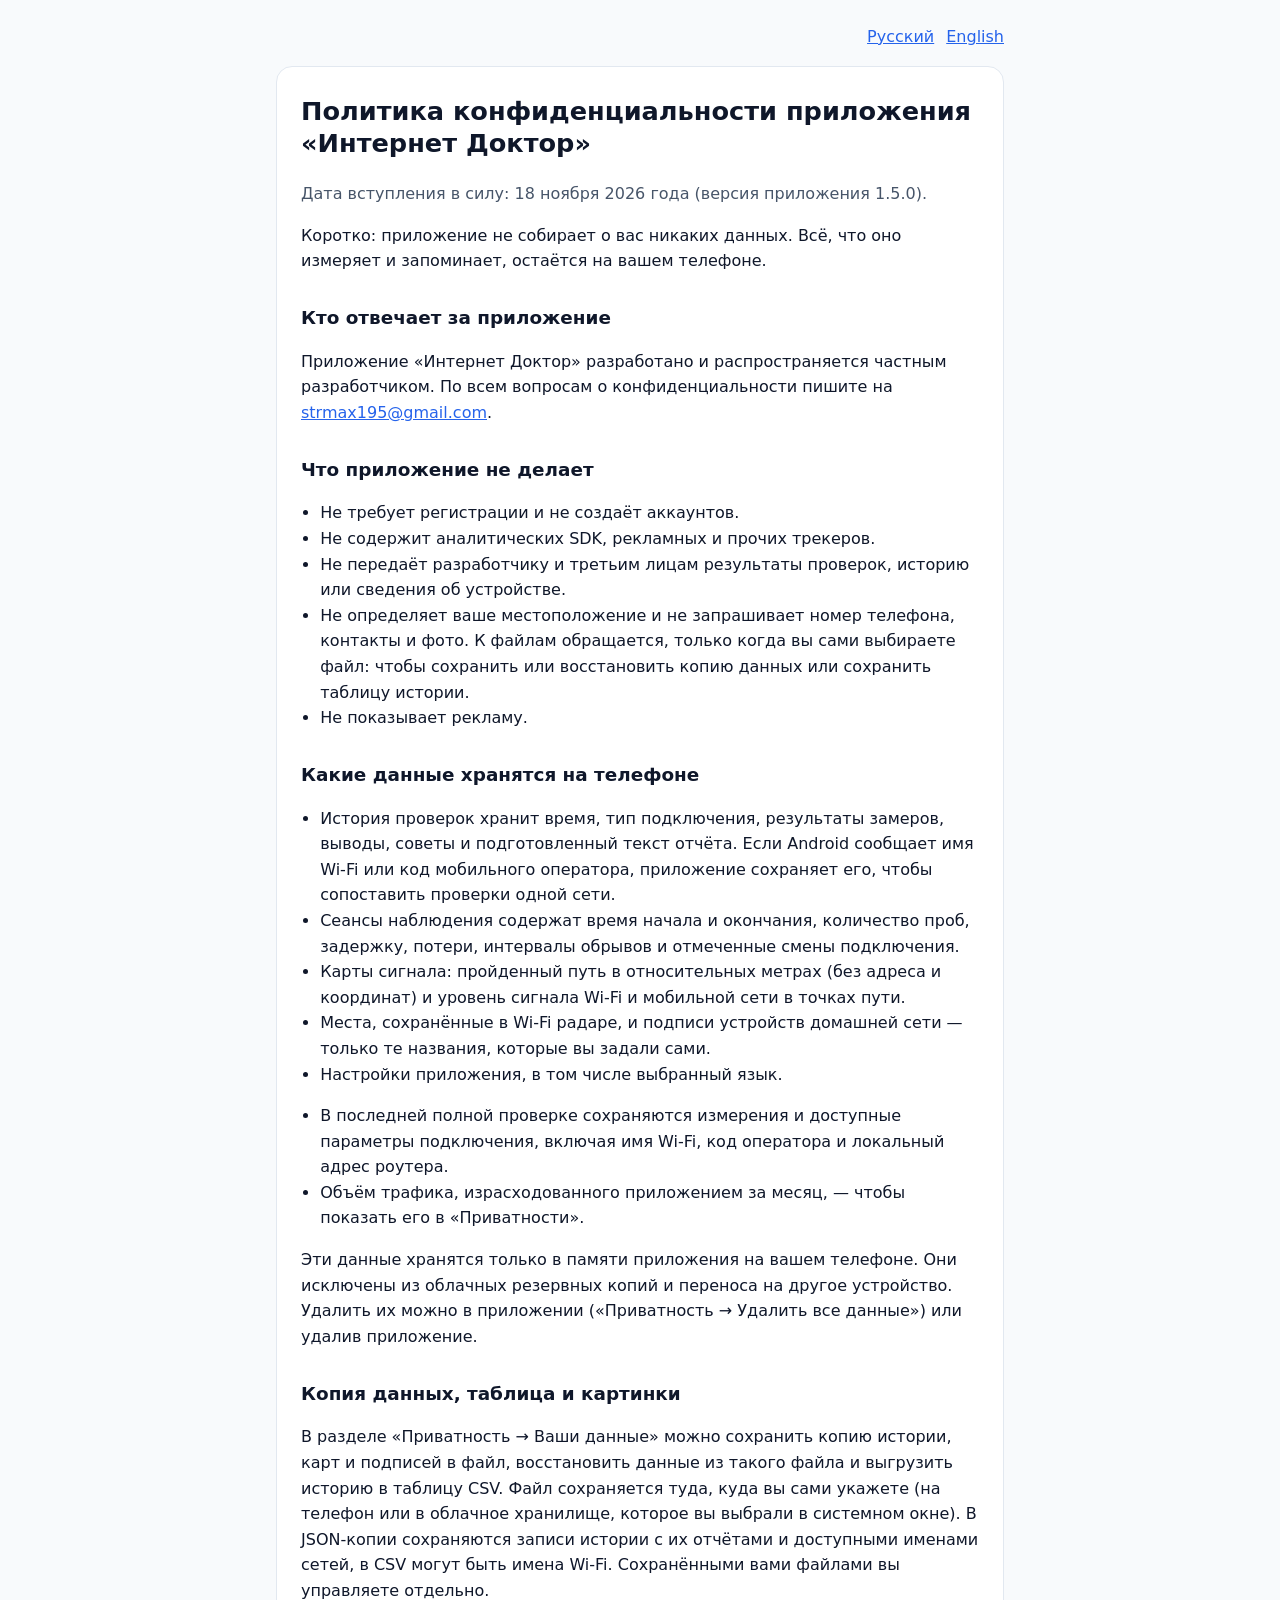
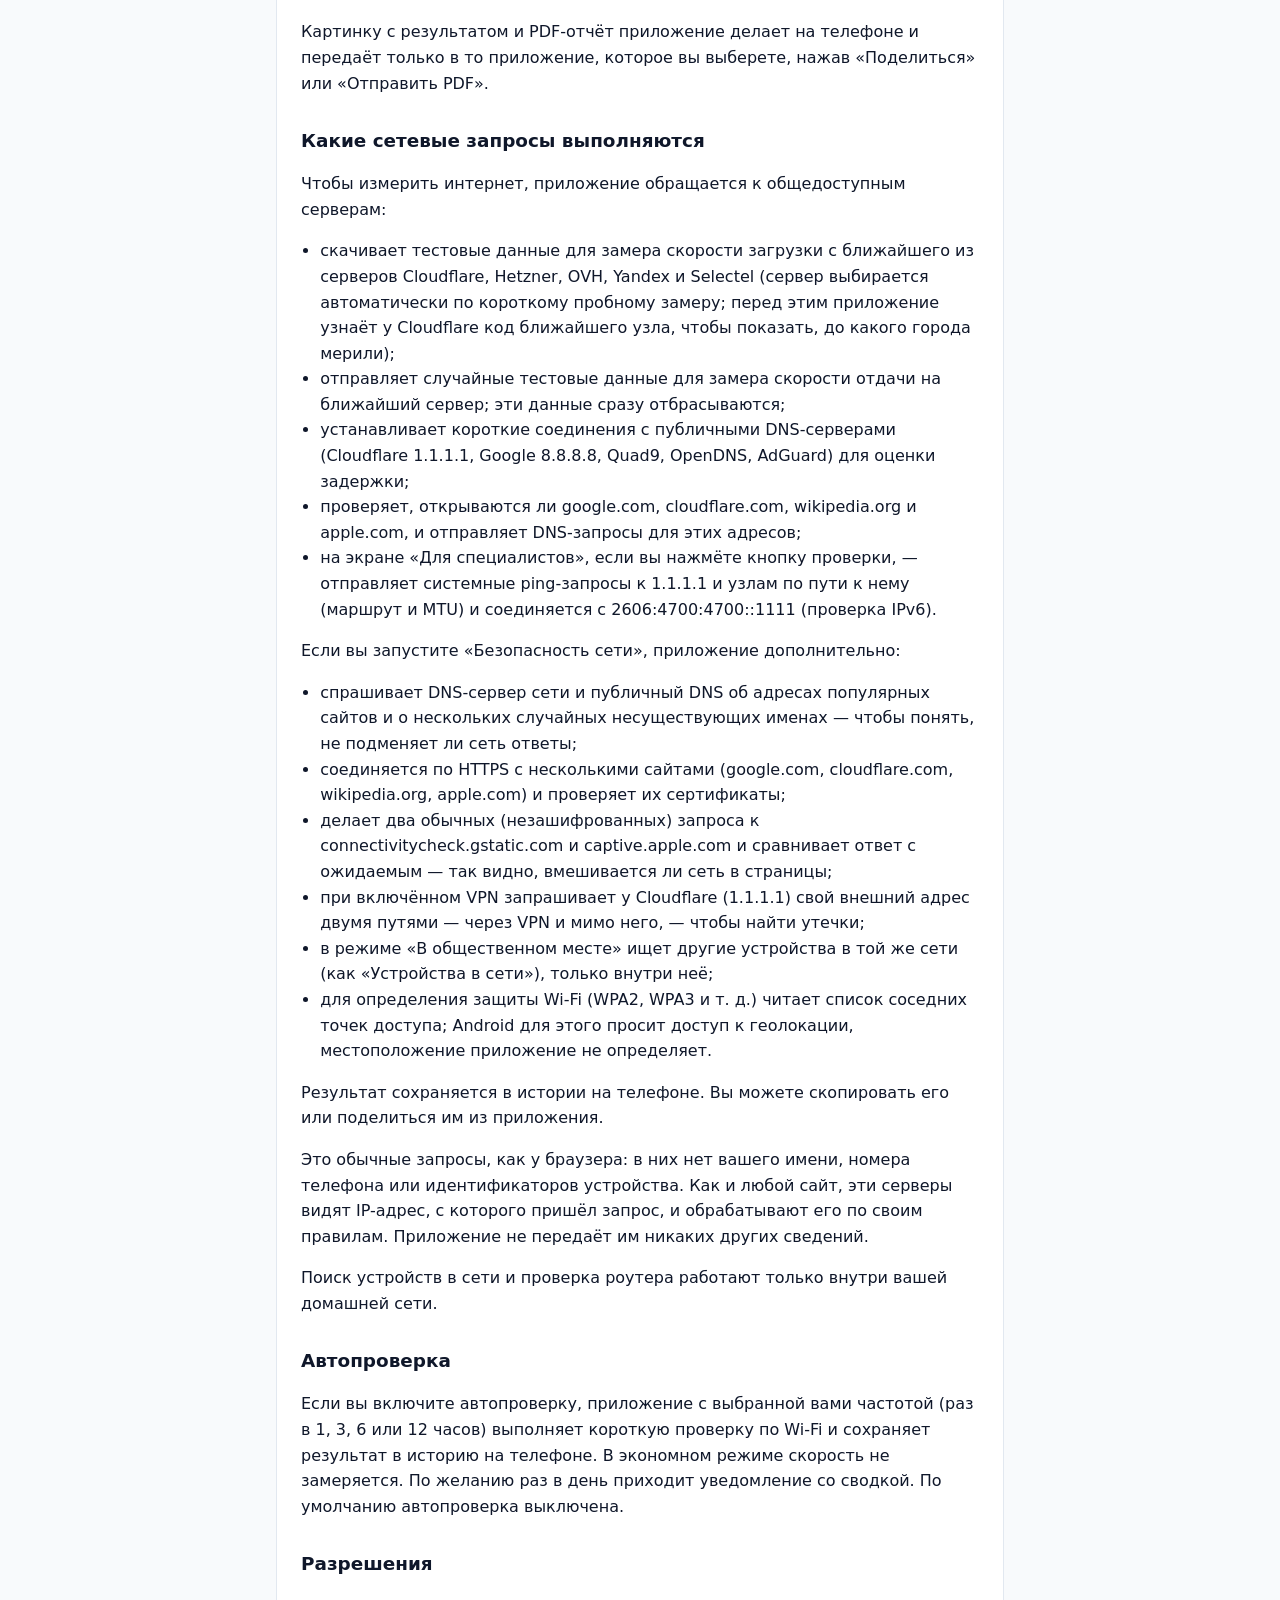
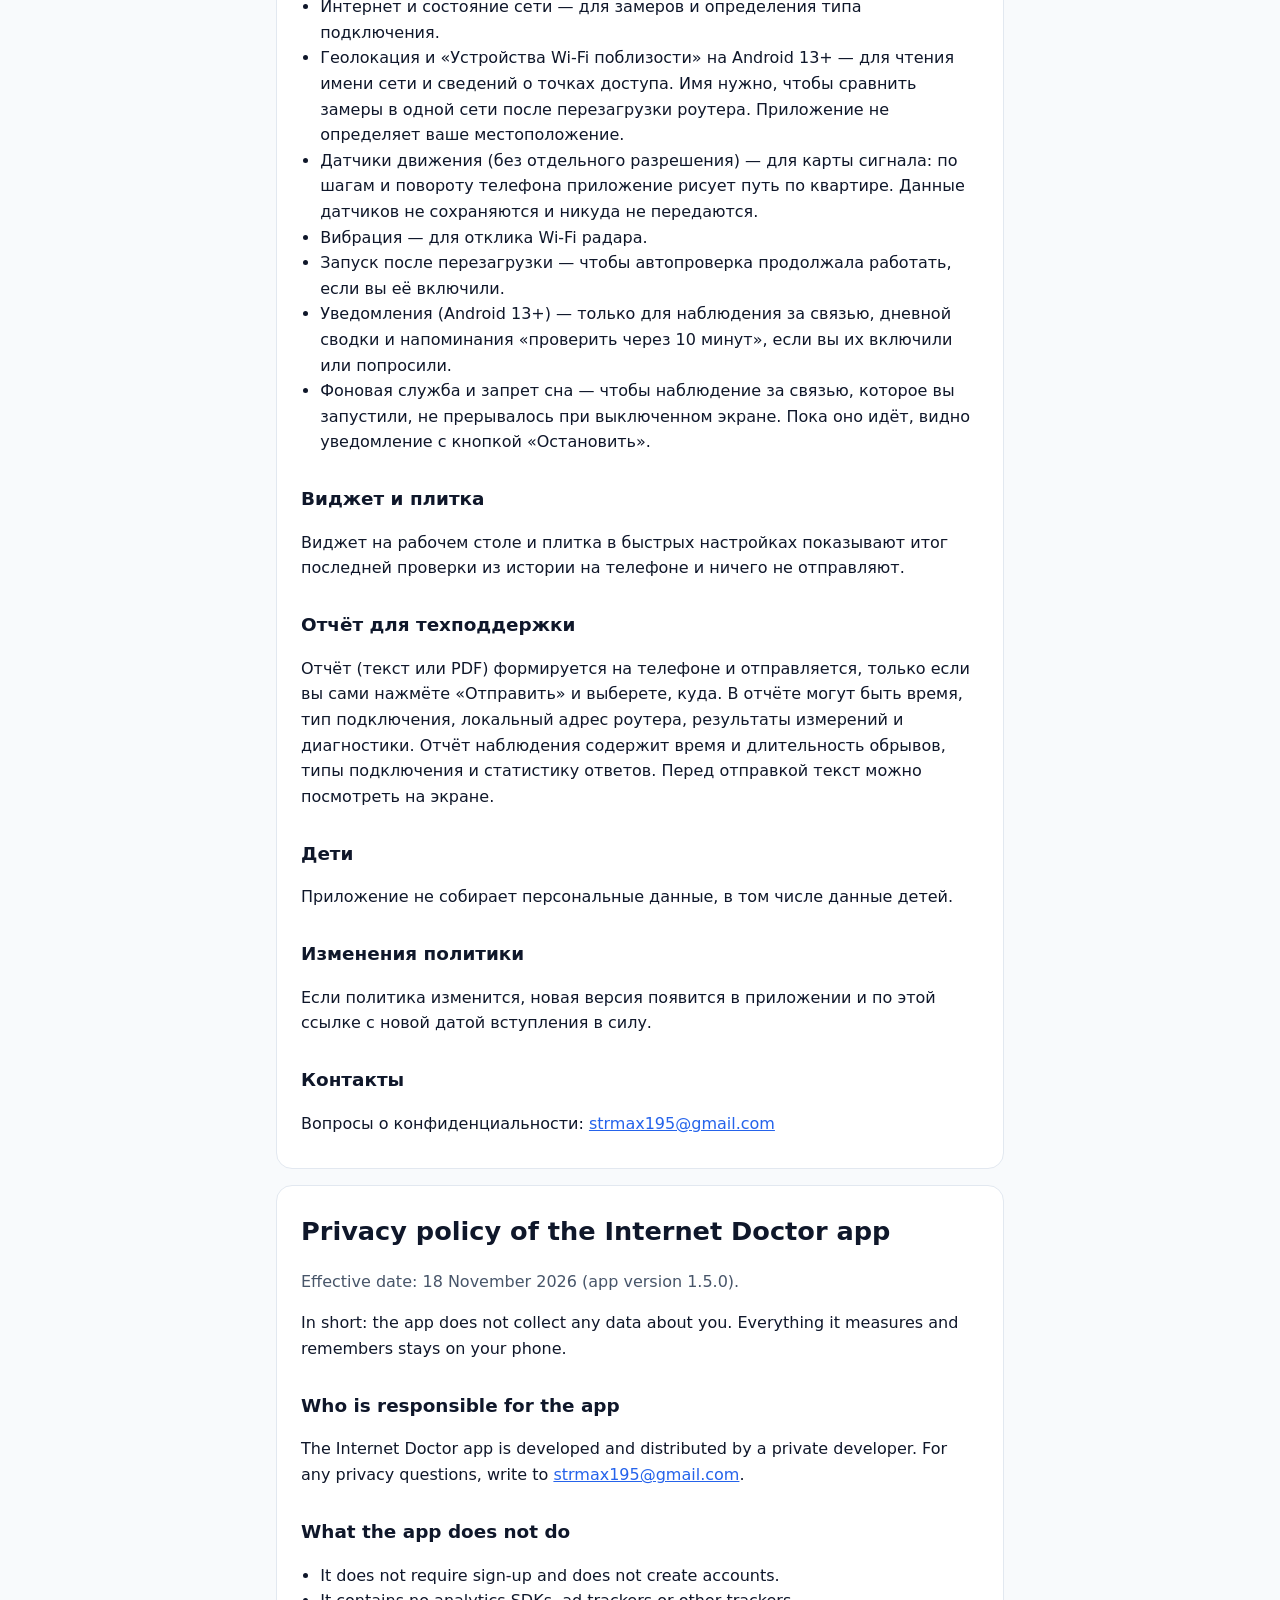
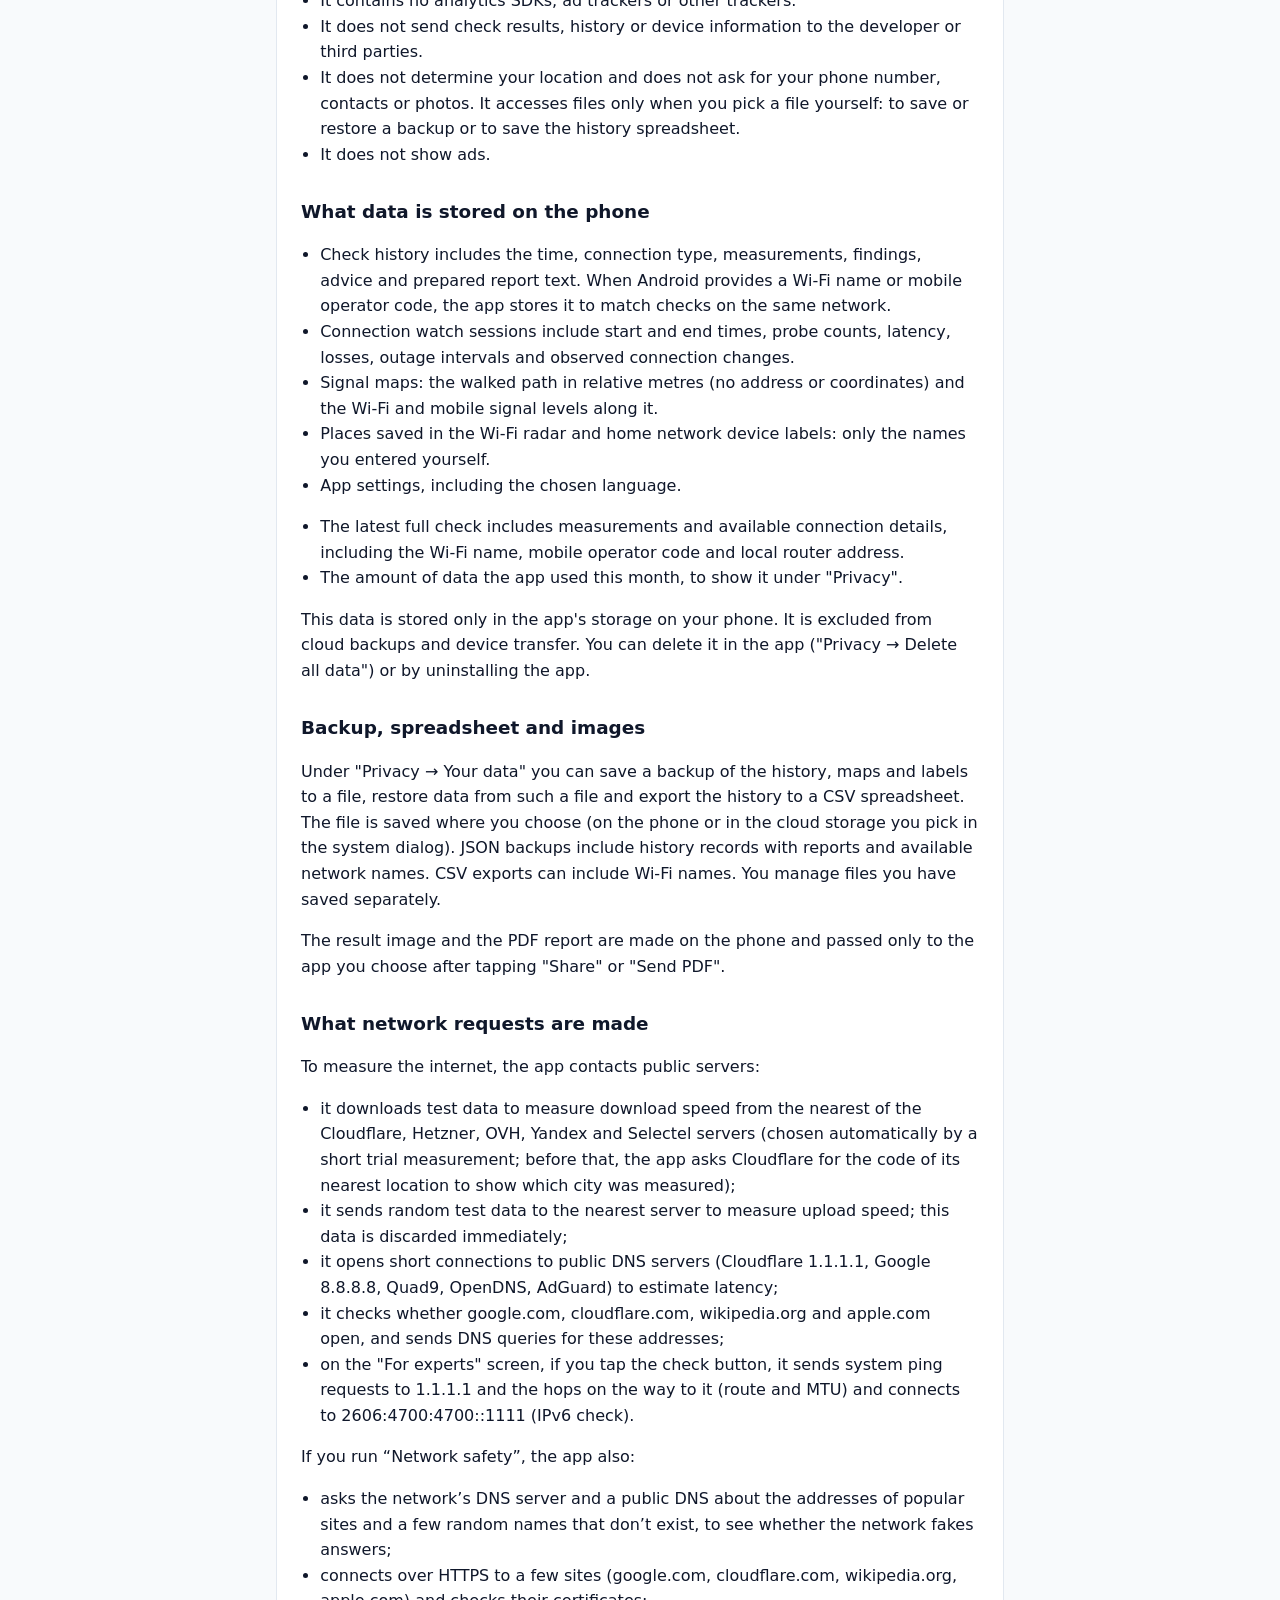
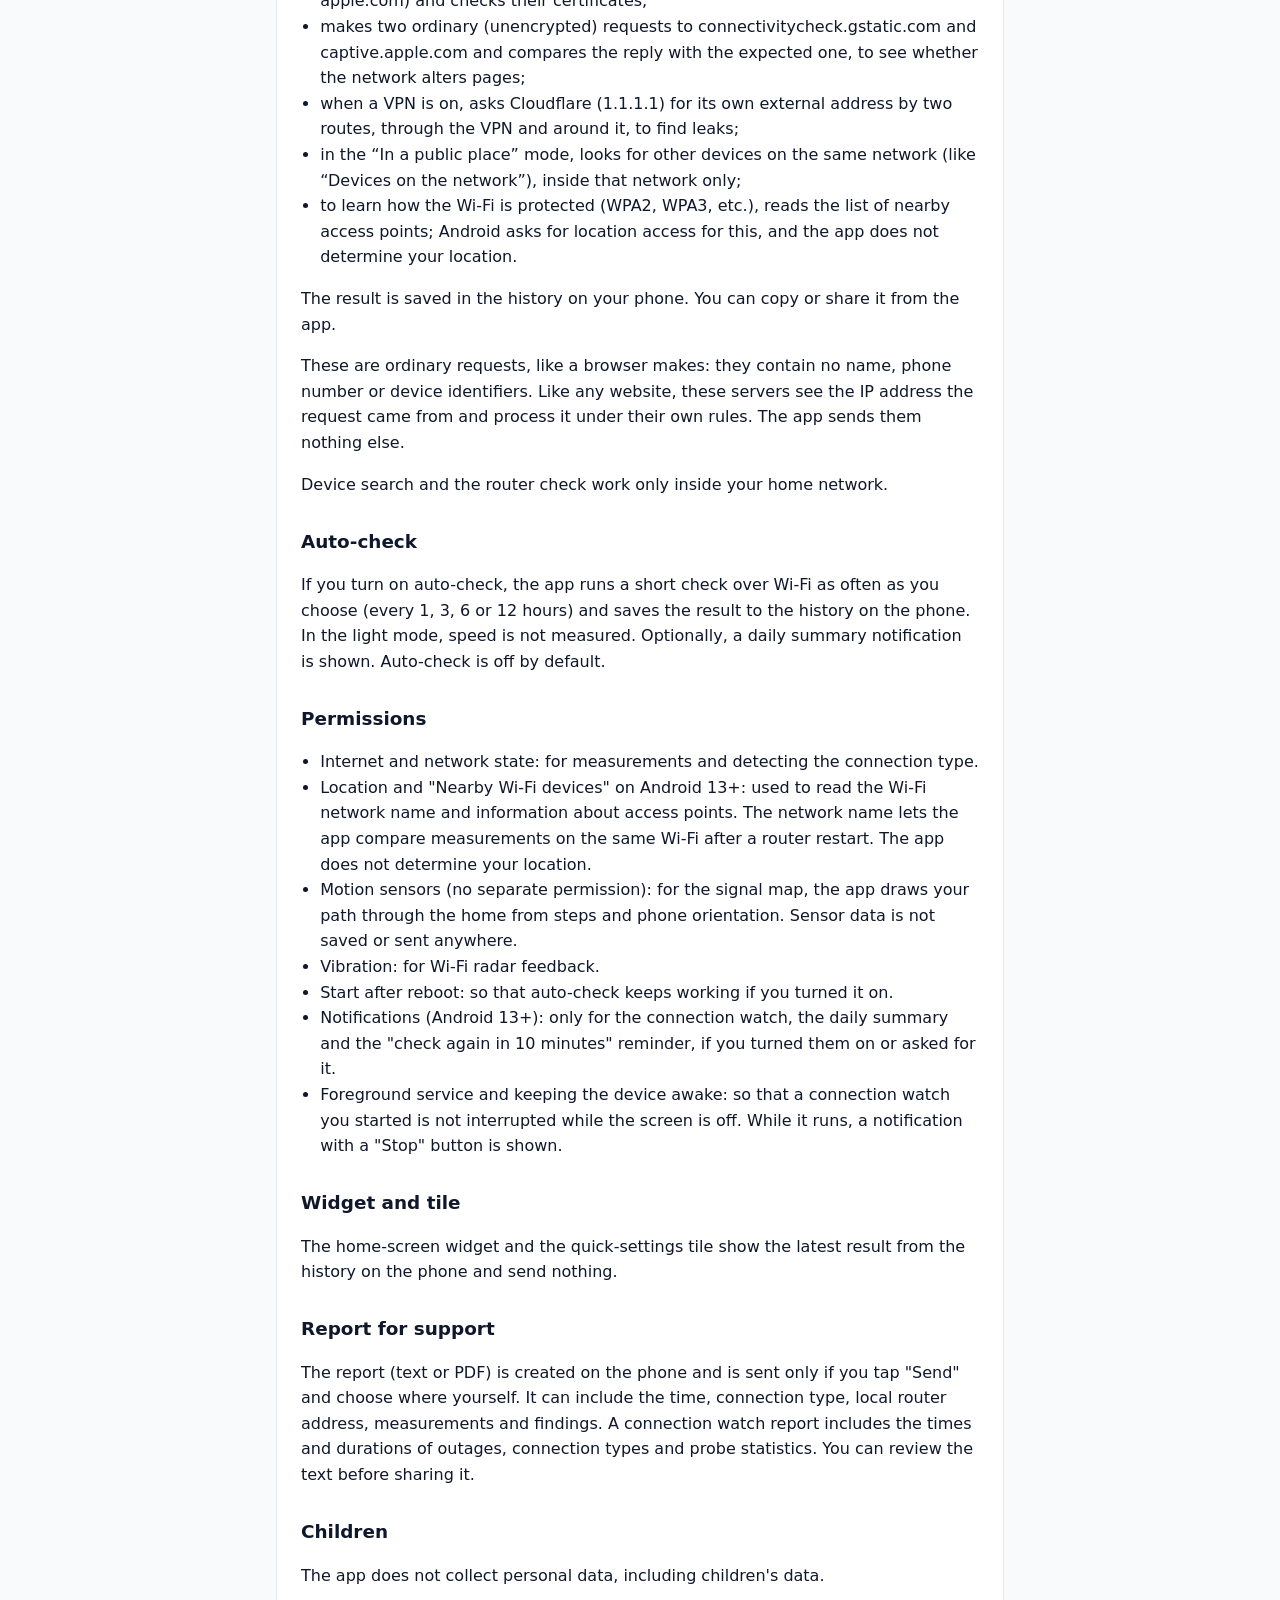
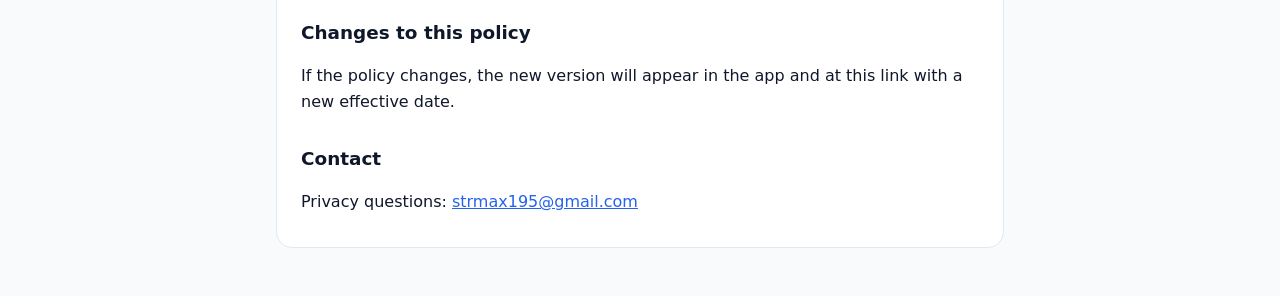
==== commit 61c6f6e5: "Update privacy policy for Internet Doctor 1.5.0 Co-Authored-By: Codex Sonnet 5.5 <noreply@anthropic." ====
--- a/index.html
+++ b/index.html
@@ -25,7 +25,7 @@
 <nav><a href="#ru">Русский</a><a href="#en">English</a></nav>
 <section id="ru" lang="ru">
 <h1>Политика конфиденциальности приложения «Интернет Доктор»</h1>
-<p>Дата вступления в силу: 28 сентября 2026 года (версия приложения 1.1.0).</p>
+<p>Дата вступления в силу: 18 ноября 2026 года (версия приложения 1.5.0).</p>
 <p>Коротко: приложение не собирает о вас никаких данных. Всё, что оно измеряет и запоминает, остаётся на вашем телефоне.</p>
 <h2>Кто отвечает за приложение</h2>
 <p>Приложение «Интернет Доктор» разработано и распространяется частным разработчиком. По всем вопросам о конфиденциальности пишите на <a href="mailto:strmax195@gmail.com">strmax195@gmail.com</a>.</p>
@@ -39,18 +39,19 @@
 </ul>
 <h2>Какие данные хранятся на телефоне</h2>
 <ul>
-<li>История проверок: время, тип подключения, скорость, задержка, потери, краткий итог.</li>
+<li>История проверок хранит время, тип подключения, результаты замеров, выводы, советы и подготовленный текст отчёта. Если Android сообщает имя Wi-Fi или код мобильного оператора, приложение сохраняет его, чтобы сопоставить проверки одной сети.</li>
+<li>Сеансы наблюдения содержат время начала и окончания, количество проб, задержку, потери, интервалы обрывов и отмеченные смены подключения.</li>
 <li>Карты сигнала: пройденный путь в относительных метрах (без адреса и координат) и уровень сигнала Wi-Fi и мобильной сети в точках пути.</li>
 <li>Места, сохранённые в Wi-Fi радаре, и подписи устройств домашней сети — только те названия, которые вы задали сами.</li>
 <li>Настройки приложения, в том числе выбранный язык.</li>
 </ul>
 <ul>
-<li>Цифры последней проверки (без имени сети) — чтобы результат открылся, если система выгрузит приложение из памяти.</li>
+<li>В последней полной проверке сохраняются измерения и доступные параметры подключения, включая имя Wi-Fi, код оператора и локальный адрес роутера.</li>
 <li>Объём трафика, израсходованного приложением за месяц, — чтобы показать его в «Приватности».</li>
 </ul>
 <p>Эти данные хранятся только в памяти приложения на вашем телефоне. Они исключены из облачных резервных копий и переноса на другое устройство. Удалить их можно в приложении («Приватность → Удалить все данные») или удалив приложение.</p>
 <h2>Копия данных, таблица и картинки</h2>
-<p>В разделе «Приватность → Ваши данные» можно сохранить копию истории, карт и подписей в файл, восстановить данные из такого файла и выгрузить историю в таблицу CSV. Файл сохраняется туда, куда вы сами укажете (на телефон или в облачное хранилище, которое вы выбрали в системном окне). Приложение не отправляет эти файлы разработчику.</p>
+<p>В разделе «Приватность → Ваши данные» можно сохранить копию истории, карт и подписей в файл, восстановить данные из такого файла и выгрузить историю в таблицу CSV. Файл сохраняется туда, куда вы сами укажете (на телефон или в облачное хранилище, которое вы выбрали в системном окне). В JSON-копии сохраняются записи истории с их отчётами и доступными именами сетей, в CSV могут быть имена Wi-Fi. Сохранёнными вами файлами вы управляете отдельно.</p>
 <p>Картинку с результатом и PDF-отчёт приложение делает на телефоне и передаёт только в то приложение, которое вы выберете, нажав «Поделиться» или «Отправить PDF».</p>
 <h2>Какие сетевые запросы выполняются</h2>
 <p>Чтобы измерить интернет, приложение обращается к общедоступным серверам:</p>
@@ -61,6 +62,16 @@
 <li>проверяет, открываются ли google.com, cloudflare.com, wikipedia.org и apple.com, и отправляет DNS-запросы для этих адресов;</li>
 <li>на экране «Для специалистов», если вы нажмёте кнопку проверки, — отправляет системные ping-запросы к 1.1.1.1 и узлам по пути к нему (маршрут и MTU) и соединяется с 2606:4700:4700::1111 (проверка IPv6).</li>
 </ul>
+<p>Если вы запустите «Безопасность сети», приложение дополнительно:</p>
+<ul>
+<li>спрашивает DNS-сервер сети и публичный DNS об адресах популярных сайтов и о нескольких случайных несуществующих именах — чтобы понять, не подменяет ли сеть ответы;</li>
+<li>соединяется по HTTPS с несколькими сайтами (google.com, cloudflare.com, wikipedia.org, apple.com) и проверяет их сертификаты;</li>
+<li>делает два обычных (незашифрованных) запроса к connectivitycheck.gstatic.com и captive.apple.com и сравнивает ответ с ожидаемым — так видно, вмешивается ли сеть в страницы;</li>
+<li>при включённом VPN запрашивает у Cloudflare (1.1.1.1) свой внешний адрес двумя путями — через VPN и мимо него, — чтобы найти утечки;</li>
+<li>в режиме «В общественном месте» ищет другие устройства в той же сети (как «Устройства в сети»), только внутри неё;</li>
+<li>для определения защиты Wi‑Fi (WPA2, WPA3 и т. д.) читает список соседних точек доступа; Android для этого просит доступ к геолокации, местоположение приложение не определяет.</li>
+</ul>
+<p>Результат сохраняется в истории на телефоне. Вы можете скопировать его или поделиться им из приложения.</p>
 <p>Это обычные запросы, как у браузера: в них нет вашего имени, номера телефона или идентификаторов устройства. Как и любой сайт, эти серверы видят IP-адрес, с которого пришёл запрос, и обрабатывают его по своим правилам. Приложение не передаёт им никаких других сведений.</p>
 <p>Поиск устройств в сети и проверка роутера работают только внутри вашей домашней сети.</p>
 <h2>Автопроверка</h2>
@@ -68,17 +79,17 @@
 <h2>Разрешения</h2>
 <ul>
 <li>Интернет и состояние сети — для замеров и определения типа подключения.</li>
-<li>Геолокация (или «Устройства Wi-Fi поблизости» на Android 13+) — только для проверки каналов Wi-Fi и названия вашей сети: Android выдаёт список соседних сетей лишь с этим разрешением. Приложение не определяет ваше местоположение. Без разрешения остальные функции работают.</li>
+<li>Геолокация и «Устройства Wi-Fi поблизости» на Android 13+ — для чтения имени сети и сведений о точках доступа. Имя нужно, чтобы сравнить замеры в одной сети после перезагрузки роутера. Приложение не определяет ваше местоположение.</li>
 <li>Датчики движения (без отдельного разрешения) — для карты сигнала: по шагам и повороту телефона приложение рисует путь по квартире. Данные датчиков не сохраняются и никуда не передаются.</li>
 <li>Вибрация — для отклика Wi-Fi радара.</li>
 <li>Запуск после перезагрузки — чтобы автопроверка продолжала работать, если вы её включили.</li>
-<li>Уведомления (Android 13+) — только для наблюдения за связью и дневной сводки, если вы их включили.</li>
+<li>Уведомления (Android 13+) — только для наблюдения за связью, дневной сводки и напоминания «проверить через 10 минут», если вы их включили или попросили.</li>
 <li>Фоновая служба и запрет сна — чтобы наблюдение за связью, которое вы запустили, не прерывалось при выключенном экране. Пока оно идёт, видно уведомление с кнопкой «Остановить».</li>
 </ul>
 <h2>Виджет и плитка</h2>
 <p>Виджет на рабочем столе и плитка в быстрых настройках показывают итог последней проверки из истории на телефоне и ничего не отправляют.</p>
 <h2>Отчёт для техподдержки</h2>
-<p>Отчёт (текст или PDF) формируется на телефоне и отправляется, только если вы сами нажмёте «Отправить» и выберете, куда. В отчёте есть только результаты проверки: время, скорость, задержка, потери, состояние DNS.</p>
+<p>Отчёт (текст или PDF) формируется на телефоне и отправляется, только если вы сами нажмёте «Отправить» и выберете, куда. В отчёте могут быть время, тип подключения, локальный адрес роутера, результаты измерений и диагностики. Отчёт наблюдения содержит время и длительность обрывов, типы подключения и статистику ответов. Перед отправкой текст можно посмотреть на экране.</p>
 <h2>Дети</h2>
 <p>Приложение не собирает персональные данные, в том числе данные детей.</p>
 <h2>Изменения политики</h2>
@@ -88,7 +99,7 @@
 </section>
 <section id="en" lang="en">
 <h1>Privacy policy of the Internet Doctor app</h1>
-<p>Effective date: 28 September 2026 (app version 1.1.0).</p>
+<p>Effective date: 18 November 2026 (app version 1.5.0).</p>
 <p>In short: the app does not collect any data about you. Everything it measures and remembers stays on your phone.</p>
 <h2>Who is responsible for the app</h2>
 <p>The Internet Doctor app is developed and distributed by a private developer. For any privacy questions, write to <a href="mailto:strmax195@gmail.com">strmax195@gmail.com</a>.</p>
@@ -102,18 +113,19 @@
 </ul>
 <h2>What data is stored on the phone</h2>
 <ul>
-<li>Check history: time, connection type, speed, latency, loss, short result.</li>
+<li>Check history includes the time, connection type, measurements, findings, advice and prepared report text. When Android provides a Wi-Fi name or mobile operator code, the app stores it to match checks on the same network.</li>
+<li>Connection watch sessions include start and end times, probe counts, latency, losses, outage intervals and observed connection changes.</li>
 <li>Signal maps: the walked path in relative metres (no address or coordinates) and the Wi-Fi and mobile signal levels along it.</li>
 <li>Places saved in the Wi-Fi radar and home network device labels: only the names you entered yourself.</li>
 <li>App settings, including the chosen language.</li>
 </ul>
 <ul>
-<li>The numbers of the latest check (without the network name), so the result opens again if the system unloads the app.</li>
+<li>The latest full check includes measurements and available connection details, including the Wi-Fi name, mobile operator code and local router address.</li>
 <li>The amount of data the app used this month, to show it under "Privacy".</li>
 </ul>
 <p>This data is stored only in the app's storage on your phone. It is excluded from cloud backups and device transfer. You can delete it in the app ("Privacy → Delete all data") or by uninstalling the app.</p>
 <h2>Backup, spreadsheet and images</h2>
-<p>Under "Privacy → Your data" you can save a backup of the history, maps and labels to a file, restore data from such a file and export the history to a CSV spreadsheet. The file is saved where you choose (on the phone or in the cloud storage you pick in the system dialog). The app does not send these files to the developer.</p>
+<p>Under "Privacy → Your data" you can save a backup of the history, maps and labels to a file, restore data from such a file and export the history to a CSV spreadsheet. The file is saved where you choose (on the phone or in the cloud storage you pick in the system dialog). JSON backups include history records with reports and available network names. CSV exports can include Wi-Fi names. You manage files you have saved separately.</p>
 <p>The result image and the PDF report are made on the phone and passed only to the app you choose after tapping "Share" or "Send PDF".</p>
 <h2>What network requests are made</h2>
 <p>To measure the internet, the app contacts public servers:</p>
@@ -124,6 +136,16 @@
 <li>it checks whether google.com, cloudflare.com, wikipedia.org and apple.com open, and sends DNS queries for these addresses;</li>
 <li>on the "For experts" screen, if you tap the check button, it sends system ping requests to 1.1.1.1 and the hops on the way to it (route and MTU) and connects to 2606:4700:4700::1111 (IPv6 check).</li>
 </ul>
+<p>If you run “Network safety”, the app also:</p>
+<ul>
+<li>asks the network’s DNS server and a public DNS about the addresses of popular sites and a few random names that don’t exist, to see whether the network fakes answers;</li>
+<li>connects over HTTPS to a few sites (google.com, cloudflare.com, wikipedia.org, apple.com) and checks their certificates;</li>
+<li>makes two ordinary (unencrypted) requests to connectivitycheck.gstatic.com and captive.apple.com and compares the reply with the expected one, to see whether the network alters pages;</li>
+<li>when a VPN is on, asks Cloudflare (1.1.1.1) for its own external address by two routes, through the VPN and around it, to find leaks;</li>
+<li>in the “In a public place” mode, looks for other devices on the same network (like “Devices on the network”), inside that network only;</li>
+<li>to learn how the Wi‑Fi is protected (WPA2, WPA3, etc.), reads the list of nearby access points; Android asks for location access for this, and the app does not determine your location.</li>
+</ul>
+<p>The result is saved in the history on your phone. You can copy or share it from the app.</p>
 <p>These are ordinary requests, like a browser makes: they contain no name, phone number or device identifiers. Like any website, these servers see the IP address the request came from and process it under their own rules. The app sends them nothing else.</p>
 <p>Device search and the router check work only inside your home network.</p>
 <h2>Auto-check</h2>
@@ -131,17 +153,17 @@
 <h2>Permissions</h2>
 <ul>
 <li>Internet and network state: for measurements and detecting the connection type.</li>
-<li>Location (or "Nearby Wi-Fi devices" on Android 13+): only for checking Wi-Fi channels and your network name, because Android provides the list of nearby networks only with this permission. The app does not determine your location. Everything else works without it.</li>
+<li>Location and "Nearby Wi-Fi devices" on Android 13+: used to read the Wi-Fi network name and information about access points. The network name lets the app compare measurements on the same Wi-Fi after a router restart. The app does not determine your location.</li>
 <li>Motion sensors (no separate permission): for the signal map, the app draws your path through the home from steps and phone orientation. Sensor data is not saved or sent anywhere.</li>
 <li>Vibration: for Wi-Fi radar feedback.</li>
 <li>Start after reboot: so that auto-check keeps working if you turned it on.</li>
-<li>Notifications (Android 13+): only for the connection watch and the daily summary, if you turned them on.</li>
+<li>Notifications (Android 13+): only for the connection watch, the daily summary and the "check again in 10 minutes" reminder, if you turned them on or asked for it.</li>
 <li>Foreground service and keeping the device awake: so that a connection watch you started is not interrupted while the screen is off. While it runs, a notification with a "Stop" button is shown.</li>
 </ul>
 <h2>Widget and tile</h2>
 <p>The home-screen widget and the quick-settings tile show the latest result from the history on the phone and send nothing.</p>
 <h2>Report for support</h2>
-<p>The report (text or PDF) is created on the phone and is sent only if you tap "Send" and choose where yourself. It contains only check results: time, speed, latency, loss and DNS status.</p>
+<p>The report (text or PDF) is created on the phone and is sent only if you tap "Send" and choose where yourself. It can include the time, connection type, local router address, measurements and findings. A connection watch report includes the times and durations of outages, connection types and probe statistics. You can review the text before sharing it.</p>
 <h2>Children</h2>
 <p>The app does not collect personal data, including children's data.</p>
 <h2>Changes to this policy</h2>
